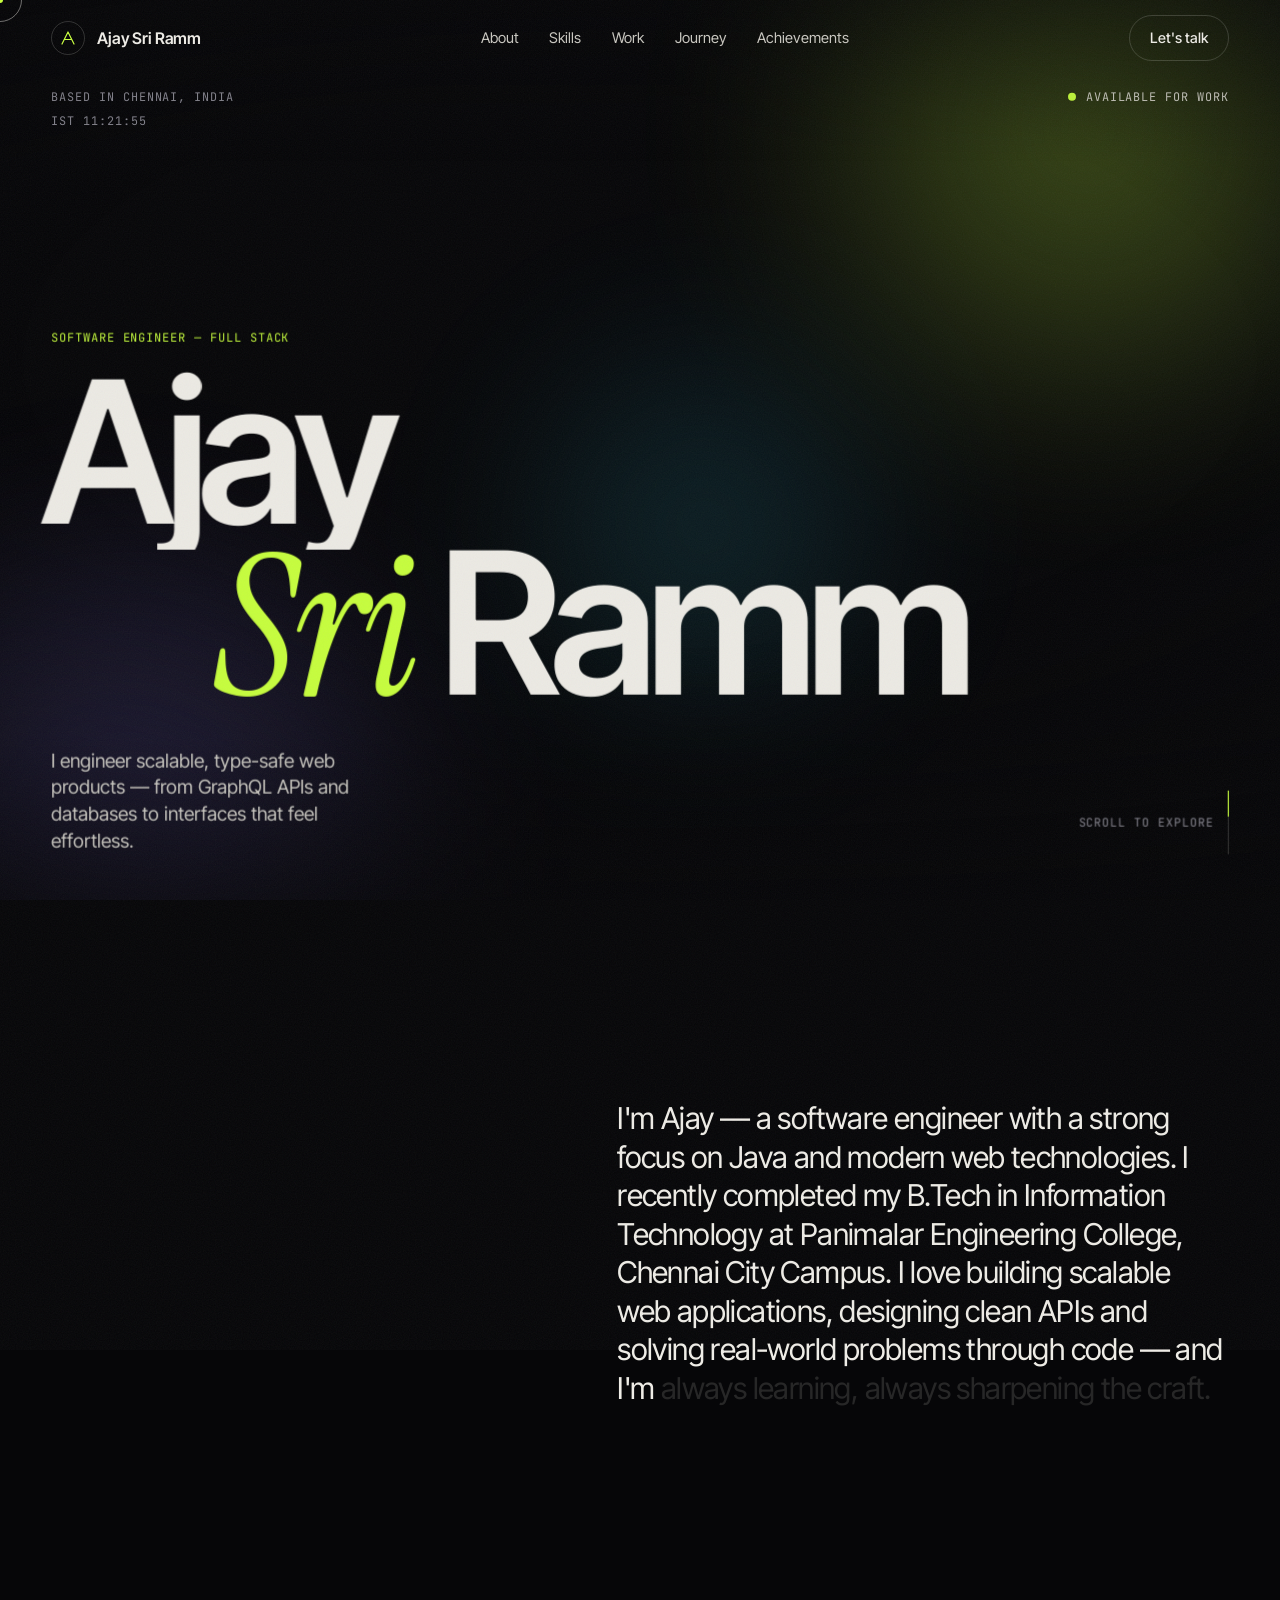
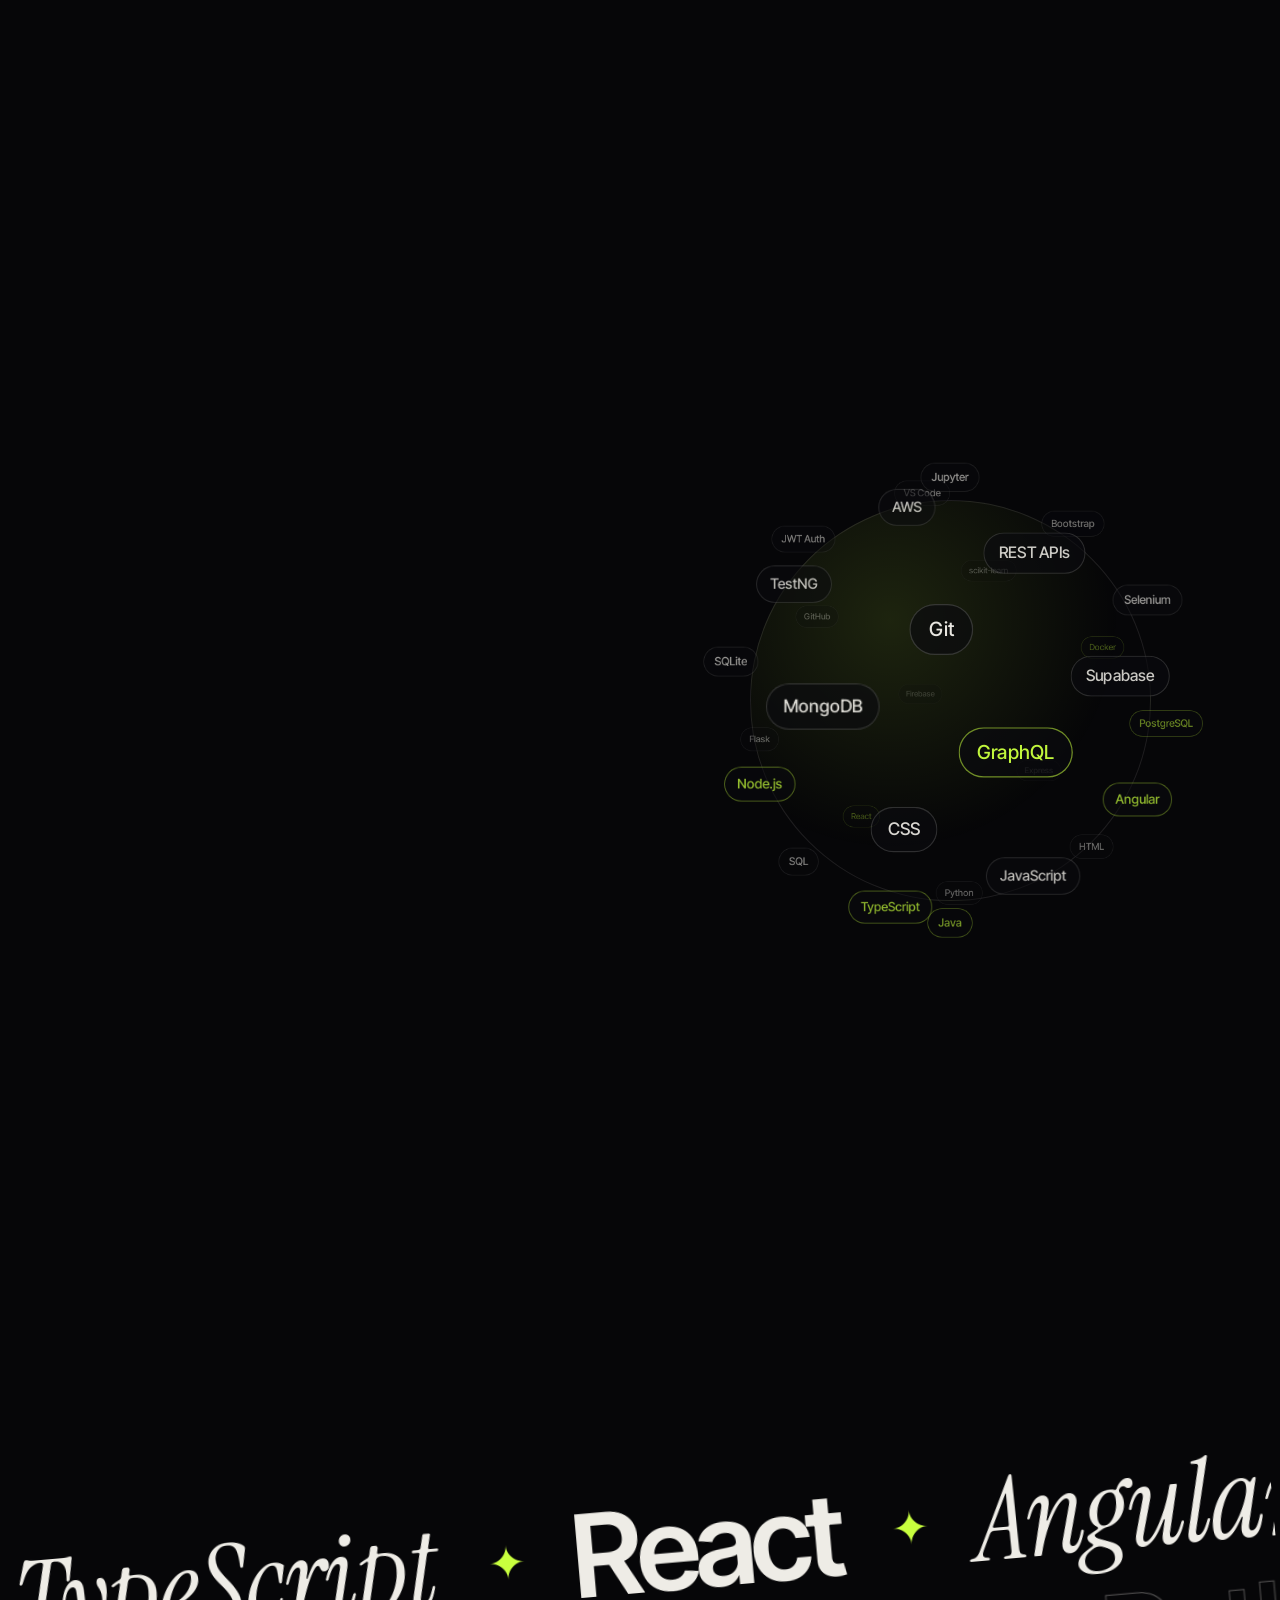
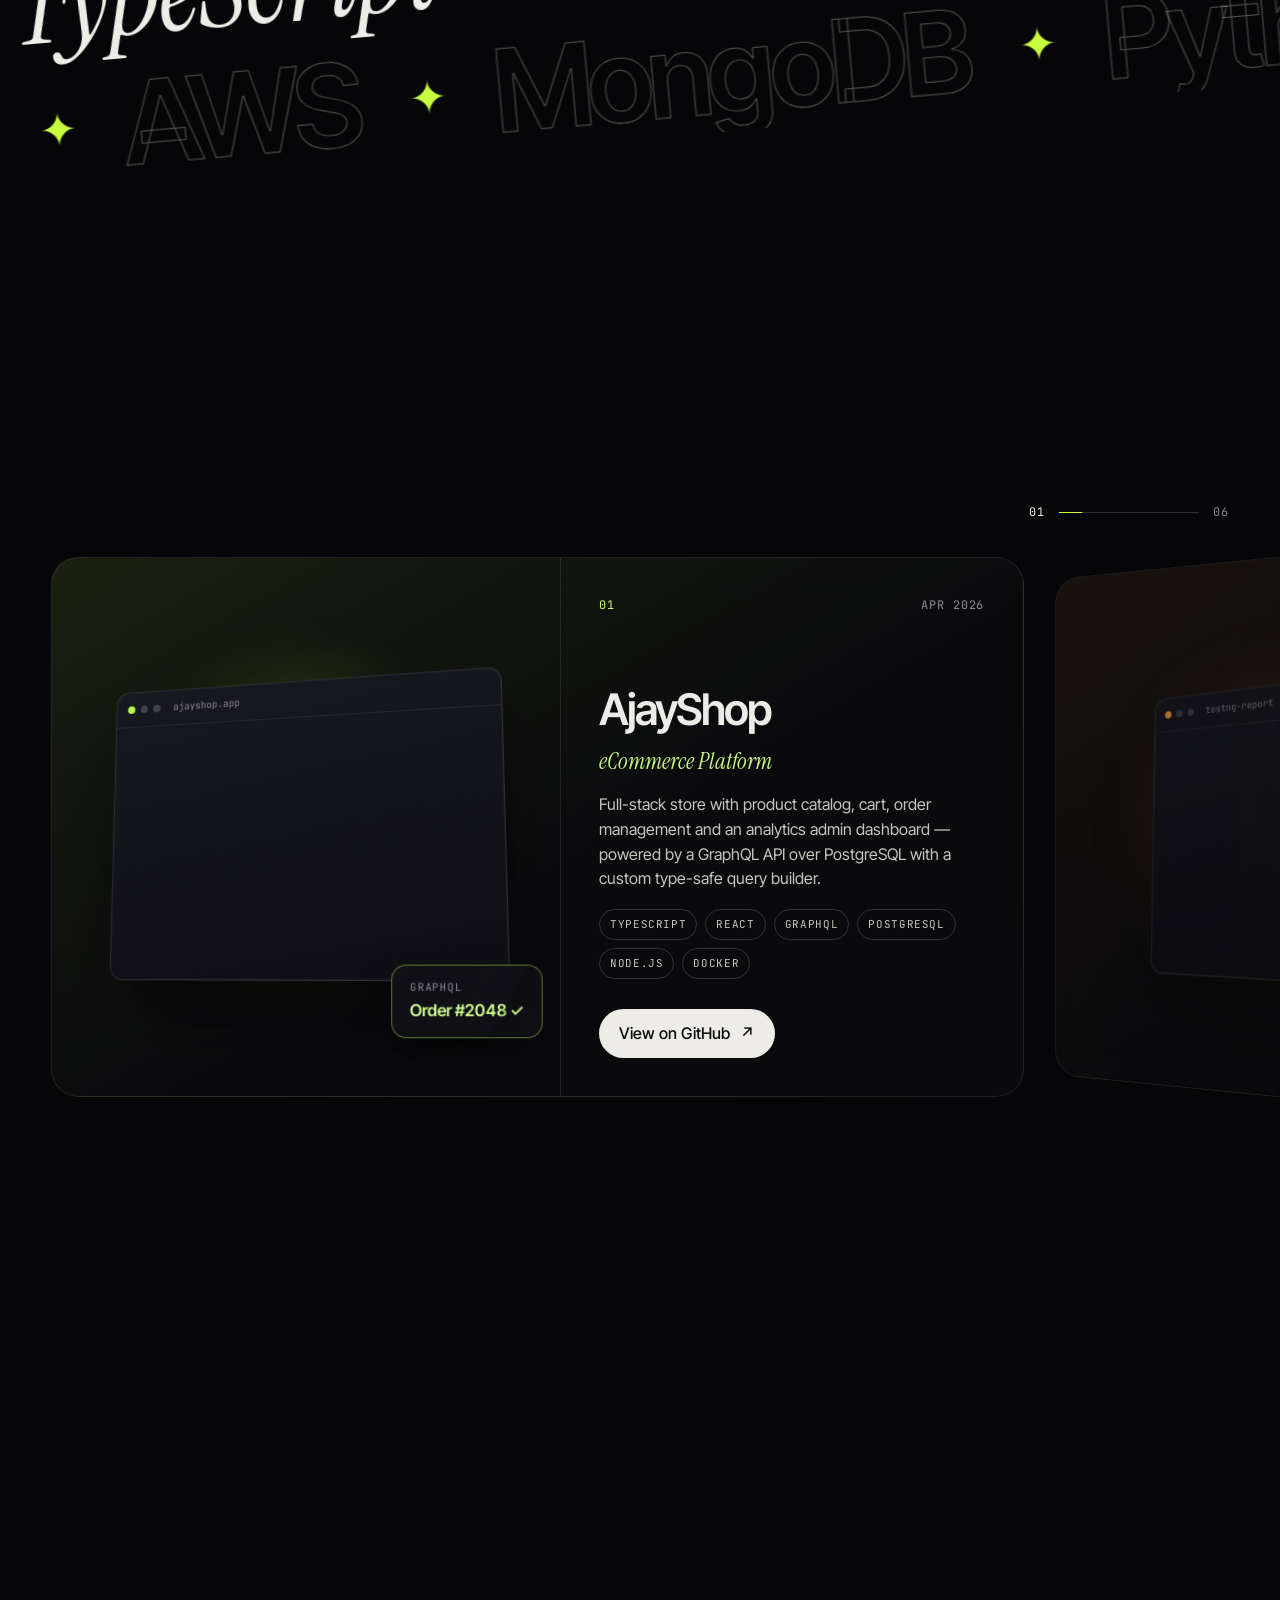
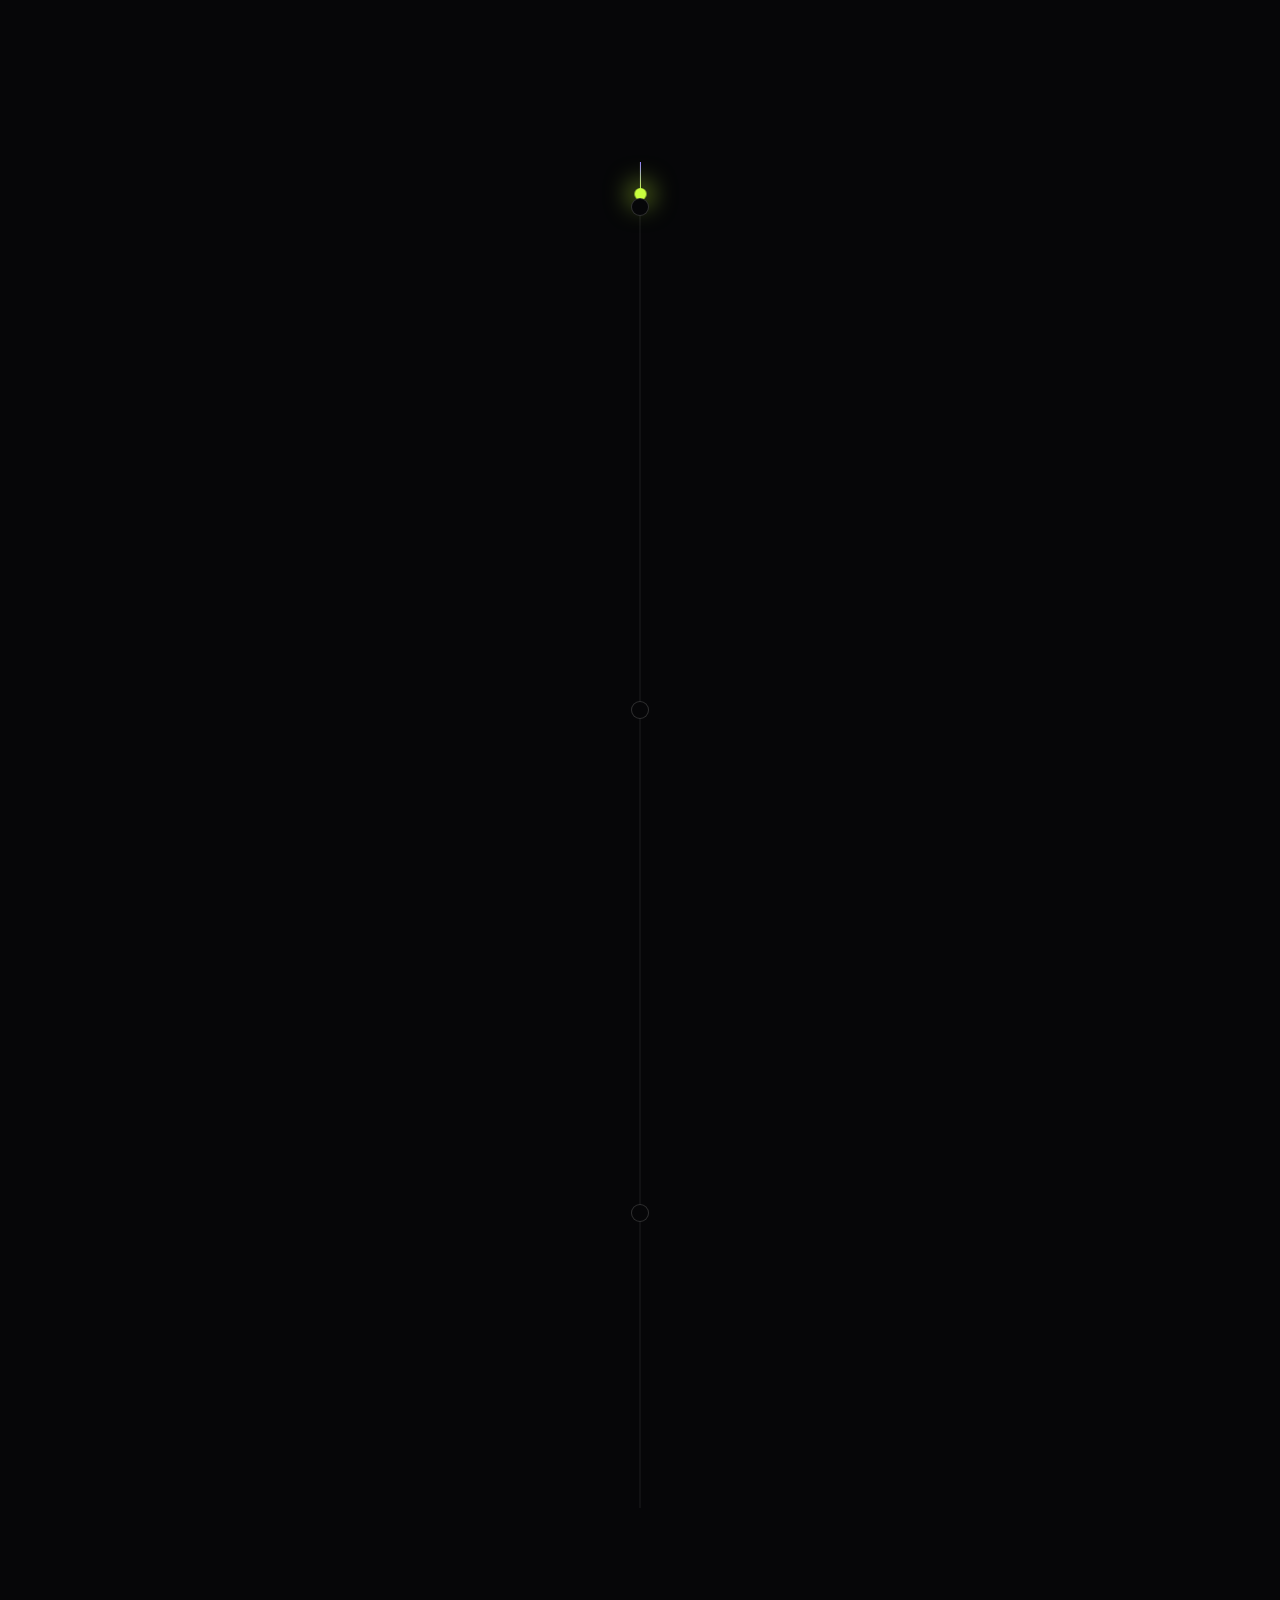
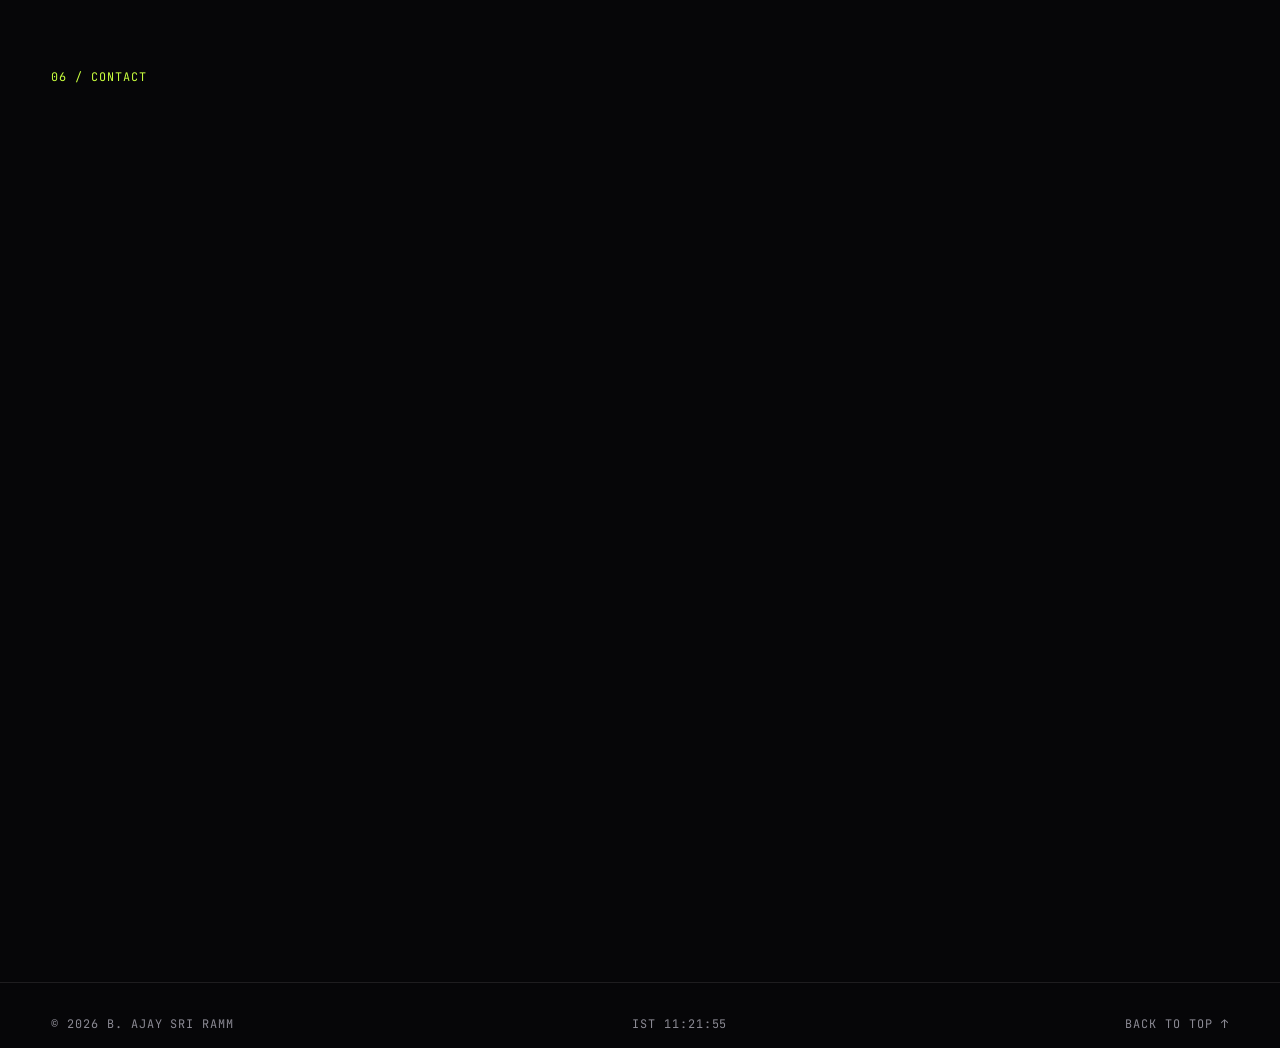
==== index.html @ 09fc5e27 "Build cinematic 3D scroll-animated portfolio site Static site for Cloudflare Pages: Three.js scroll-" ====
<!doctype html>
<html lang="en">
<head>
  <meta charset="utf-8" />
  <meta name="viewport" content="width=device-width, initial-scale=1, viewport-fit=cover" />
  <title>Ajay Sri Ramm — Software Engineer</title>
  <meta name="description" content="B. Ajay Sri Ramm — Software Engineer building scalable full-stack products with Java, TypeScript and modern web technologies." />
  <meta name="theme-color" content="#060608" />
  <meta property="og:title" content="Ajay Sri Ramm — Software Engineer" />
  <meta property="og:description" content="Full-stack software engineer. Java, TypeScript, React, Angular, Node.js, PostgreSQL." />
  <meta property="og:type" content="website" />
  <link rel="icon" href="/favicon.svg" type="image/svg+xml" />

  <link rel="preconnect" href="https://fonts.googleapis.com" />
  <link rel="preconnect" href="https://fonts.gstatic.com" crossorigin />
  <link href="https://fonts.googleapis.com/css2?family=Inter+Tight:wght@300;400;500;600;700&family=Instrument+Serif:ital@0;1&family=JetBrains+Mono:wght@400;500&display=swap" rel="stylesheet" />
  <link rel="stylesheet" href="/assets/css/style.css" />

  <script>
    // Boot flags: run before paint so hidden initial states never flash.
    (function () {
      var d = document.documentElement;
      d.classList.add('js');
      var reduce = window.matchMedia('(prefers-reduced-motion: reduce)').matches;
      if (reduce) d.classList.add('reduced-motion');
      // Safety net: if scripts fail, never leave the visitor stuck behind the loader.
      window.__bootTimer = setTimeout(function () {
        if (!window.__booted) { d.classList.remove('js'); d.classList.add('no-boot'); }
      }, 9000);
    })();
  </script>

  <script type="importmap">
    {
      "imports": {
        "three": "/assets/vendor/three-0.170.0/three.module.min.js",
        "three/addons/": "/assets/vendor/three-0.170.0/addons/"
      }
    }
  </script>
  <link rel="modulepreload" href="/assets/js/main.js" />
</head>
<body>
  <a class="skip-link" href="#main">Skip to content</a>

  <!-- ===== Loader ===== -->
  <div class="loader" id="loader" aria-hidden="true">
    <div class="loader__panels">
      <span></span><span></span><span></span><span></span><span></span>
    </div>
    <div class="loader__inner">
      <div class="loader__top">
        <span class="mono">Portfolio / 2026</span>
        <span class="mono">Software Engineer</span>
      </div>
      <div class="loader__name">
        <span class="loader__word">Ajay</span>
        <span class="loader__word loader__word--serif">Sri&nbsp;Ramm</span>
      </div>
      <div class="loader__bottom">
        <div class="loader__bar"><i></i></div>
        <div class="loader__count"><span id="loaderCount">000</span><sup>%</sup></div>
      </div>
    </div>
  </div>

  <!-- ===== WebGL stage & ambience ===== -->
  <canvas class="stage" id="stage" aria-hidden="true"></canvas>
  <div class="fallback-bg" aria-hidden="true"><i></i><i></i><i></i></div>
  <div class="vignette" aria-hidden="true"></div>
  <div class="grain" aria-hidden="true"></div>

  <!-- ===== Cursor ===== -->
  <div class="cursor" aria-hidden="true">
    <div class="cursor__ring"><span class="cursor__label"></span></div>
    <div class="cursor__dot"></div>
  </div>

  <div class="scroll-progress" aria-hidden="true"><i></i></div>

  <!-- ===== Navigation ===== -->
  <header class="nav" id="nav">
    <a href="#hero" class="nav__logo" data-magnetic aria-label="Back to top">
      <svg viewBox="0 0 40 40" aria-hidden="true"><path d="M8 32 L20 8 L32 32 M13 23 H27" fill="none" stroke="currentColor" stroke-width="2.4" stroke-linecap="round" stroke-linejoin="round"/></svg>
      <span>Ajay&nbsp;Sri&nbsp;Ramm</span>
    </a>
    <nav class="nav__links" aria-label="Primary">
      <a href="#about" data-scramble>About</a>
      <a href="#skills" data-scramble>Skills</a>
      <a href="#work" data-scramble>Work</a>
      <a href="#journey" data-scramble>Journey</a>
      <a href="#achievements" data-scramble>Achievements</a>
    </nav>
    <a href="#contact" class="nav__cta" data-magnetic><span>Let's talk</span><i></i></a>
    <button class="nav__burger" id="burger" aria-label="Open menu" aria-expanded="false" aria-controls="menu">
      <span></span><span></span>
    </button>
  </header>

  <!-- ===== Mobile menu ===== -->
  <div class="menu" id="menu" aria-hidden="true">
    <div class="menu__bg"></div>
    <div class="menu__inner">
      <span class="mono menu__label">Navigation</span>
      <ul class="menu__list">
        <li><a href="#hero"><em>01</em><span>Home</span></a></li>
        <li><a href="#about"><em>02</em><span>About</span></a></li>
        <li><a href="#skills"><em>03</em><span>Skills</span></a></li>
        <li><a href="#work"><em>04</em><span>Work</span></a></li>
        <li><a href="#journey"><em>05</em><span>Journey</span></a></li>
        <li><a href="#achievements"><em>06</em><span>Achievements</span></a></li>
        <li><a href="#contact"><em>07</em><span>Contact</span></a></li>
      </ul>
      <div class="menu__foot">
        <a href="mailto:ajaysriramm90@gmail.com">ajaysriramm90@gmail.com</a>
        <div class="menu__socials">
          <a href="https://www.linkedin.com/in/ajaysriramm" target="_blank" rel="noopener">LinkedIn</a>
          <a href="https://github.com/ajaysriramm90-droid" target="_blank" rel="noopener">GitHub</a>
        </div>
      </div>
    </div>
  </div>

  <main id="main">

    <!-- ===== 01 HERO ===== -->
    <section class="hero" id="hero" data-scene="hero">
      <div class="hero__meta hero__meta--tl mono">
        <span data-intro-fade>Based in Chennai, India</span>
        <span data-intro-fade class="clock" data-clock>IST 00:00:00</span>
      </div>
      <div class="hero__meta hero__meta--tr mono">
        <span data-intro-fade class="status"><i></i>Available for work</span>
      </div>

      <div class="hero__content">
        <p class="hero__eyebrow mono" data-intro-scramble>Software Engineer — Full Stack</p>
        <h1 class="hero__title" aria-label="Ajay Sri Ramm">
          <span class="hero__line"><span class="hero__word" data-hero-split>Ajay</span></span>
          <span class="hero__line hero__line--indent"><span class="hero__word serif" data-hero-split>Sri</span><span class="hero__word" data-hero-split>Ramm</span></span>
        </h1>
        <div class="hero__bottom">
          <p class="hero__lead" data-intro-lines>I engineer scalable, type-safe web products — from GraphQL APIs and databases to interfaces that feel effortless.</p>
          <a href="#work" class="hero__scroll" data-intro-fade data-magnetic>
            <span class="mono">Scroll to explore</span>
            <span class="hero__scroll-track"><i></i></span>
          </a>
        </div>
      </div>
    </section>

    <!-- ===== 02 ABOUT ===== -->
    <section class="section about" id="about" data-scene="about">
      <div class="container">
        <header class="section__head">
          <span class="section__index mono" data-scramble-in>01 / About</span>
          <span class="section__rule" data-rule></span>
        </header>
        <div class="about__grid">
          <h2 class="about__heading" data-split-heading>
            Code with <em class="serif">intent.</em><br />Products with <em class="serif">soul.</em>
          </h2>
          <p class="about__text" data-word-fill>
            I'm Ajay — a software engineer with a strong focus on Java and modern web technologies. I recently completed my B.Tech in Information Technology at Panimalar Engineering College, Chennai City Campus. I love building scalable web applications, designing clean APIs and solving real-world problems through code — and I'm always learning, always sharpening the craft.
          </p>
        </div>
        <div class="about__cards">
          <article class="mini-card" data-reveal data-tilt>
            <span class="mono">Focus</span>
            <strong>Full-stack engineering</strong>
            <p>Java · TypeScript · Node.js · GraphQL · REST</p>
          </article>
          <article class="mini-card" data-reveal data-tilt>
            <span class="mono">Approach</span>
            <strong>Scalable by design</strong>
            <p>Type-safe data layers, clean architecture, tested flows.</p>
          </article>
          <article class="mini-card" data-reveal data-tilt>
            <span class="mono">Currently</span>
            <strong>Open to SDE roles</strong>
            <p>Graduating 2026 · Chennai · Remote-friendly</p>
          </article>
        </div>
      </div>
    </section>

    <!-- ===== 03 SKILLS ===== -->
    <section class="section skills" id="skills" data-scene="skills">
      <div class="container">
        <header class="section__head">
          <span class="section__index mono" data-scramble-in>02 / Skills &amp; Expertise</span>
          <span class="section__rule" data-rule></span>
        </header>
        <div class="skills__grid">
          <div class="skills__intro">
            <h2 class="section__title" data-split-heading>A toolkit built for <em class="serif">shipping.</em></h2>
            <p class="muted" data-reveal>Drag, hover or tap the sphere — every node is a technology I've used to build real products.</p>
          </div>
          <div class="sphere" id="sphere" data-cursor="Drag" aria-label="Interactive skills sphere" role="img"></div>
        </div>

        <div class="skill-cards">
          <article class="skill-card" data-reveal data-spotlight>
            <span class="skill-card__no mono">/01</span>
            <h3>Languages</h3>
            <ul><li>Java</li><li>Python</li><li>TypeScript</li><li>JavaScript</li><li>SQL</li><li>HTML</li><li>CSS</li></ul>
          </article>
          <article class="skill-card" data-reveal data-spotlight>
            <span class="skill-card__no mono">/02</span>
            <h3>Frameworks</h3>
            <ul><li>React</li><li>Angular</li><li>Node.js</li><li>Express</li><li>GraphQL</li><li>Flask</li><li>Bootstrap</li></ul>
          </article>
          <article class="skill-card" data-reveal data-spotlight>
            <span class="skill-card__no mono">/03</span>
            <h3>Databases</h3>
            <ul><li>PostgreSQL</li><li>MongoDB</li><li>SQL</li><li>Firebase</li><li>Supabase</li><li>SQLite</li></ul>
          </article>
          <article class="skill-card" data-reveal data-spotlight>
            <span class="skill-card__no mono">/04</span>
            <h3>Tools &amp; QA</h3>
            <ul><li>Git</li><li>GitHub</li><li>Docker</li><li>VS Code</li><li>Eclipse</li><li>Jupyter</li><li>Selenium</li><li>TestNG</li></ul>
          </article>
        </div>
      </div>

      <div class="marquee" data-marquee aria-hidden="true">
        <div class="marquee__row" data-dir="1">
          <span>Java</span><b>✦</b><span class="serif">TypeScript</span><b>✦</b><span>React</span><b>✦</b><span class="serif">Angular</span><b>✦</b><span>Node.js</span><b>✦</b><span class="serif">GraphQL</span><b>✦</b><span>PostgreSQL</span><b>✦</b><span class="serif">Docker</span><b>✦</b>
        </div>
        <div class="marquee__row marquee__row--outline" data-dir="-1">
          <span>MongoDB</span><b>✦</b><span>Python</span><b>✦</b><span>Flask</span><b>✦</b><span>scikit-learn</span><b>✦</b><span>Selenium</span><b>✦</b><span>Supabase</span><b>✦</b><span>Express</span><b>✦</b><span>AWS</span><b>✦</b>
        </div>
      </div>
    </section>

    <!-- ===== 04 WORK ===== -->
    <section class="section work" id="work" data-scene="work">
      <div class="work__pin">
        <div class="container work__head">
          <header class="section__head">
            <span class="section__index mono" data-scramble-in>03 / Selected Work</span>
            <span class="section__rule" data-rule></span>
          </header>
          <div class="work__title-row">
            <h2 class="section__title" data-split-heading>Featured <em class="serif">projects.</em></h2>
            <div class="work__progress mono" aria-hidden="true"><span id="workCurrent">01</span><i><b id="workBar"></b></i><span>06</span></div>
          </div>
        </div>

        <div class="work__track" id="workTrack">
          <article class="project" style="--h:84" data-cursor="View">
            <div class="project__inner">
              <div class="project__visual" aria-hidden="true">
                <div class="pv pv--shop">
                  <i class="pv__glow"></i>
                  <div class="pv__window"><div class="pv__chrome"><b></b><b></b><b></b><span>ajayshop.app</span></div>
                    <div class="pv__grid"><i></i><i></i><i></i><i></i><i></i><i></i></div></div>
                  <div class="pv__chip"><span>GraphQL</span><strong>Order #2048 ✓</strong></div>
                </div>
              </div>
              <div class="project__body">
                <div class="project__top mono"><span>01</span><span>Apr 2026</span></div>
                <h3 class="project__title">AjayShop</h3>
                <p class="project__kind">eCommerce Platform</p>
                <p class="project__desc">Full-stack store with product catalog, cart, order management and an analytics admin dashboard — powered by a GraphQL API over PostgreSQL with a custom type-safe query builder.</p>
                <div class="tags"><span>TypeScript</span><span>React</span><span>GraphQL</span><span>PostgreSQL</span><span>Node.js</span><span>Docker</span></div>
                <a class="project__link" href="https://github.com/ajaysriramm90-droid/my-shop" target="_blank" rel="noopener"><span>View on GitHub</span><i>↗</i></a>
              </div>
            </div>
          </article>

          <article class="project" style="--h:28" data-cursor="View">
            <div class="project__inner">
              <div class="project__visual" aria-hidden="true">
                <div class="pv pv--tests">
                  <i class="pv__glow"></i>
                  <div class="pv__window"><div class="pv__chrome"><b></b><b></b><b></b><span>testng-report</span></div>
                    <div class="pv__list"><i></i><i></i><i></i><i></i><i></i></div></div>
                  <div class="pv__chip"><span>Selenium</span><strong>48 / 48 passed</strong></div>
                </div>
              </div>
              <div class="project__body">
                <div class="project__top mono"><span>02</span><span>Mar 2026</span></div>
                <h3 class="project__title">IPL Test Automation</h3>
                <p class="project__kind">QA Automation Framework</p>
                <p class="project__desc">An automated testing framework for IPL web applications — validating match data, team details and dynamic content with Selenium and TestNG for reliable, repeatable results.</p>
                <div class="tags"><span>Java</span><span>Selenium</span><span>TestNG</span></div>
                <a class="project__link" href="https://github.com/ajaysriramm90-droid/IPL-testing" target="_blank" rel="noopener"><span>View on GitHub</span><i>↗</i></a>
              </div>
            </div>
          </article>

          <article class="project" style="--h:190" data-cursor="View">
            <div class="project__inner">
              <div class="project__visual" aria-hidden="true">
                <div class="pv pv--cal">
                  <i class="pv__glow"></i>
                  <div class="pv__window"><div class="pv__chrome"><b></b><b></b><b></b><span>hms / appointments</span></div>
                    <div class="pv__cal"><i></i><i></i><i></i><i></i><i></i><i></i><i></i><i></i><i></i><i></i><i></i><i></i><i></i><i></i></div></div>
                  <div class="pv__chip"><span>Flask</span><strong>Dr. Rao · 10:30</strong></div>
                </div>
              </div>
              <div class="project__body">
                <div class="project__top mono"><span>03</span><span>Feb 2026</span></div>
                <h3 class="project__title">Hospital Management</h3>
                <p class="project__kind">Healthcare System</p>
                <p class="project__desc">Streamlines patient registration, appointment scheduling and medical records, with modules for doctors, bookings and billing to improve operational efficiency.</p>
                <div class="tags"><span>Python</span><span>Flask</span><span>PostgreSQL</span><span>HTML</span><span>CSS</span></div>
                <a class="project__link" href="https://github.com/ajaysriramm90-droid/HMS" target="_blank" rel="noopener"><span>View on GitHub</span><i>↗</i></a>
              </div>
            </div>
          </article>

          <article class="project" style="--h:150" data-cursor="View">
            <div class="project__inner">
              <div class="project__visual" aria-hidden="true">
                <div class="pv pv--chart">
                  <i class="pv__glow"></i>
                  <div class="pv__window"><div class="pv__chrome"><b></b><b></b><b></b><span>finance / overview</span></div>
                    <div class="pv__bars"><i style="--v:.45"></i><i style="--v:.7"></i><i style="--v:.35"></i><i style="--v:.85"></i><i style="--v:.6"></i><i style="--v:.95"></i><i style="--v:.5"></i></div></div>
                  <div class="pv__chip"><span>Savings</span><strong>+24.6% ↑</strong></div>
                </div>
              </div>
              <div class="project__body">
                <div class="project__top mono"><span>04</span><span>Jan 2026</span></div>
                <h3 class="project__title">Finance &amp; Expense Tracker</h3>
                <p class="project__kind">MEAN Stack App</p>
                <p class="project__desc">Manage income, expenses and overall financial activity with real-time tracking and analytics, behind a modern Angular frontend with JWT auth and role-based access control.</p>
                <div class="tags"><span>TypeScript</span><span>Angular</span><span>Node.js</span><span>Express</span><span>MongoDB</span><span>Docker</span></div>
                <a class="project__link" href="https://github.com/ajaysriramm90-droid/Personal-Finance-Expense-Tracker" target="_blank" rel="noopener"><span>View on GitHub</span><i>↗</i></a>
              </div>
            </div>
          </article>

          <article class="project" style="--h:255" data-cursor="View">
            <div class="project__inner">
              <div class="project__visual" aria-hidden="true">
                <div class="pv pv--table">
                  <i class="pv__glow"></i>
                  <div class="pv__window"><div class="pv__chrome"><b></b><b></b><b></b><span>inventory / stock</span></div>
                    <div class="pv__table"><i></i><i></i><i></i><i></i><i></i><i></i></div></div>
                  <div class="pv__chip"><span>Low stock</span><strong>3 items ⚑</strong></div>
                </div>
              </div>
              <div class="project__body">
                <div class="project__top mono"><span>05</span><span>Jan 2026</span></div>
                <h3 class="project__title">Inventory &amp; Mini CRM</h3>
                <p class="project__kind">Business Dashboard</p>
                <p class="project__desc">A MEAN stack dashboard for small businesses to manage inventory, track products, monitor stock and customers — with powerful search &amp; filters and secure JWT authentication.</p>
                <div class="tags"><span>TypeScript</span><span>Angular</span><span>Node.js</span><span>MongoDB</span><span>Bootstrap</span><span>Docker</span></div>
                <a class="project__link" href="https://github.com/ajaysriramm90-droid/Inventory-Management-System" target="_blank" rel="noopener"><span>View on GitHub</span><i>↗</i></a>
              </div>
            </div>
          </article>

          <article class="project" style="--h:320" data-cursor="View">
            <div class="project__inner">
              <div class="project__visual" aria-hidden="true">
                <div class="pv pv--nodes">
                  <i class="pv__glow"></i>
                  <div class="pv__window"><div class="pv__chrome"><b></b><b></b><b></b><span>model / predict</span></div>
                    <div class="pv__nodes"><i></i><i></i><i></i><i></i><i></i><i></i><i></i><i></i><i></i></div></div>
                  <div class="pv__chip"><span>Confidence</span><strong>92.4%</strong></div>
                </div>
              </div>
              <div class="project__body">
                <div class="project__top mono"><span>06</span><span>Dec 2025</span></div>
                <h3 class="project__title">Disease Prediction</h3>
                <p class="project__kind">Machine Learning System</p>
                <p class="project__desc">Analyses user-provided symptoms and predicts possible diseases using machine-learning algorithms, with an intuitive UI that collects inputs and presents results clearly.</p>
                <div class="tags"><span>Python</span><span>scikit-learn</span><span>HTML</span><span>CSS</span></div>
                <a class="project__link" href="https://github.com/ajaysriramm90-droid/Disease-prediction-Model" target="_blank" rel="noopener"><span>View on GitHub</span><i>↗</i></a>
              </div>
            </div>
          </article>
        </div>
      </div>
    </section>

    <!-- ===== 05 JOURNEY ===== -->
    <section class="section journey" id="journey" data-scene="journey">
      <div class="container">
        <header class="section__head">
          <span class="section__index mono" data-scramble-in>04 / Experience &amp; Education</span>
          <span class="section__rule" data-rule></span>
        </header>
        <h2 class="section__title" data-split-heading>The <em class="serif">journey</em> so far.</h2>

        <div class="timeline" id="timeline">
          <div class="timeline__line"><i class="timeline__fill"></i><i class="timeline__head"></i></div>

          <article class="t-item" data-side="left">
            <div class="t-item__dot"></div>
            <div class="t-item__card" data-tilt>
              <span class="t-item__date mono">Jul 2025 — Aug 2025</span>
              <h3>Full Stack Development Intern</h3>
              <p class="t-item__org">Data Reef Technologies</p>
              <ul>
                <li>Developed responsive full-stack web applications using Java, HTML, CSS, JavaScript and SQL.</li>
                <li>Collaborated with the team to implement features, debug issues and optimise application performance.</li>
                <li>Designed and integrated RESTful APIs, managed databases and followed best coding practices.</li>
              </ul>
              <div class="tags"><span>Java</span><span>REST APIs</span><span>SQL</span><span>JavaScript</span></div>
            </div>
          </article>

          <article class="t-item" data-side="right">
            <div class="t-item__dot"></div>
            <div class="t-item__card" data-tilt>
              <span class="t-item__date mono">Jul 2025 — Aug 2025</span>
              <h3>Webpage UI Design Intern</h3>
              <p class="t-item__org">TCS iON</p>
              <ul>
                <li>Developed responsive web interfaces using HTML, CSS and JavaScript.</li>
                <li>Applied UI/UX principles to design user-friendly, visually consistent web pages.</li>
                <li>Gained hands-on experience with modern front-end tools and frameworks.</li>
              </ul>
              <div class="tags"><span>UI/UX</span><span>HTML</span><span>CSS</span><span>JavaScript</span></div>
            </div>
          </article>

          <article class="t-item" data-side="left">
            <div class="t-item__dot"></div>
            <div class="t-item__card" data-tilt>
              <span class="t-item__date mono">2022 — 2026</span>
              <h3>B.Tech, Information Technology</h3>
              <p class="t-item__org">Panimalar Engineering College, Chennai City Campus</p>
              <div class="t-item__gpa">
                <span class="t-item__gpa-num"><span data-count="8.19" data-decimals="2">8.19</span><small>/ 10</small></span>
                <span class="mono">CGPA</span>
              </div>
              <div class="tags"><span>Chennai, Tamil Nadu</span><span>Class of 2026</span></div>
            </div>
          </article>
        </div>
      </div>
    </section>

    <!-- ===== 06 ACHIEVEMENTS ===== -->
    <section class="section achievements" id="achievements" data-scene="achievements">
      <div class="container">
        <header class="section__head">
          <span class="section__index mono" data-scramble-in>05 / Achievements &amp; Certifications</span>
          <span class="section__rule" data-rule></span>
        </header>
        <h2 class="section__title" data-split-heading>Proof of <em class="serif">craft.</em></h2>

        <div class="stats">
          <div class="stat" data-reveal>
            <span class="stat__num"><span data-count="8.19" data-decimals="2">8.19</span></span>
            <span class="stat__label mono">CGPA in B.Tech IT</span>
          </div>
          <div class="stat" data-reveal>
            <span class="stat__num"><span data-count="6">6</span><sup>+</sup></span>
            <span class="stat__label mono">Full-stack projects</span>
          </div>
          <div class="stat" data-reveal>
            <span class="stat__num"><span data-count="2">2</span></span>
            <span class="stat__label mono">Industry internships</span>
          </div>
          <div class="stat" data-reveal>
            <span class="stat__num"><span data-count="7">7</span></span>
            <span class="stat__label mono">Certifications earned</span>
          </div>
        </div>

        <ul class="certs" id="certs">
          <li class="cert" data-issuer="NASSCOM" data-hue="150"><span class="cert__no mono">01</span><span class="cert__name">Cybersecurity Analysis &amp; Design</span><span class="cert__issuer">NASSCOM · IT-ITES SSC</span><span class="cert__tag mono">Govt. Approved</span></li>
          <li class="cert" data-issuer="TCS iON" data-hue="210"><span class="cert__no mono">02</span><span class="cert__name">Information Security: Practitioner's Perspective</span><span class="cert__issuer">TCS iON</span><span class="cert__tag mono">Security</span></li>
          <li class="cert" data-issuer="Naan Mudhalvan" data-hue="30"><span class="cert__no mono">03</span><span class="cert__name">Full Stack with Java</span><span class="cert__issuer">Naan Mudhalvan</span><span class="cert__tag mono">Govt. Certification</span></li>
          <li class="cert" data-issuer="Google" data-hue="80"><span class="cert__no mono">04</span><span class="cert__name">5-Day AI Agents Intensive Course</span><span class="cert__issuer">Google</span><span class="cert__tag mono">Golden Certification</span></li>
          <li class="cert" data-issuer="NLP" data-hue="280"><span class="cert__no mono">05</span><span class="cert__name">NLP and Text Mining for Beginners</span><span class="cert__issuer">Government Certification</span><span class="cert__tag mono">AI / ML</span></li>
          <li class="cert" data-issuer="TCS iON" data-hue="190"><span class="cert__no mono">06</span><span class="cert__name">Webpage UI Design</span><span class="cert__issuer">TCS iON</span><span class="cert__tag mono">UI / UX</span></li>
          <li class="cert" data-issuer="AWS" data-hue="40"><span class="cert__no mono">07</span><span class="cert__name">AWS Academy Cloud Foundations</span><span class="cert__issuer">AWS Academy Graduate</span><span class="cert__tag mono">Cloud</span></li>
        </ul>
      </div>
      <div class="cert-preview" id="certPreview" aria-hidden="true">
        <div class="cert-preview__inner">
          <span class="mono">Certified by</span>
          <strong id="certPreviewIssuer">—</strong>
          <i class="cert-preview__seal"></i>
        </div>
      </div>
    </section>

    <!-- ===== 07 CONTACT ===== -->
    <section class="section contact" id="contact" data-scene="contact">
      <div class="container contact__inner">
        <header class="section__head">
          <span class="section__index mono" data-scramble-in>06 / Contact</span>
          <span class="section__rule" data-rule></span>
        </header>
        <h2 class="contact__title" data-split-heading>
          Let's build something <em class="serif">remarkable</em> together.
        </h2>
        <div class="contact__row">
          <a class="cta" href="mailto:ajaysriramm90@gmail.com" data-magnetic data-cursor="Say hi">
            <span class="cta__fill"></span>
            <span class="cta__text">Get in<br />touch</span>
            <svg class="cta__ring" viewBox="0 0 200 200" aria-hidden="true">
              <defs><path id="circlePath" d="M100,100 m-78,0 a78,78 0 1,1 156,0 a78,78 0 1,1 -156,0" /></defs>
              <text><textPath href="#circlePath">OPEN TO OPPORTUNITIES ✦ SOFTWARE ENGINEER ✦ 2026 ✦ </textPath></text>
            </svg>
          </a>
          <div class="contact__details">
            <button class="contact__email" id="copyEmail" data-cursor="Copy" type="button">
              <span class="mono">Email — click to copy</span>
              <strong>ajaysriramm90@gmail.com</strong>
            </button>
            <div class="contact__links">
              <a href="https://www.linkedin.com/in/ajaysriramm" target="_blank" rel="noopener" data-magnetic class="pill"><span>LinkedIn</span><i>↗</i></a>
              <a href="https://github.com/ajaysriramm90-droid" target="_blank" rel="noopener" data-magnetic class="pill"><span>GitHub</span><i>↗</i></a>
            </div>
          </div>
        </div>
      </div>

      <div class="big-marquee" data-marquee aria-hidden="true">
        <div class="marquee__row" data-dir="-1">
          <span>Available for work</span><b>✦</b><span class="serif">Let's talk</span><b>✦</b><span>Available for work</span><b>✦</b><span class="serif">Let's talk</span><b>✦</b>
        </div>
      </div>

      <footer class="footer container">
        <span class="mono">© 2026 B. Ajay Sri Ramm</span>
        <span class="mono" data-clock>IST 00:00:00</span>
        <a href="#hero" class="mono footer__top" data-magnetic>Back to top ↑</a>
      </footer>
    </section>
  </main>

  <div class="toast" id="toast" role="status" aria-live="polite"></div>

  <script src="/assets/vendor/gsap-3.13.0/gsap.min.js" defer></script>
  <script src="/assets/vendor/gsap-3.13.0/ScrollTrigger.min.js" defer></script>
  <script src="/assets/vendor/gsap-3.13.0/SplitText.min.js" defer></script>
  <script src="/assets/vendor/gsap-3.13.0/ScrambleTextPlugin.min.js" defer></script>
  <script src="/assets/vendor/lenis-1.3.4/lenis.min.js" defer></script>
  <script type="module" src="/assets/js/main.js"></script>
</body>
</html>
---- assets/css/style.css ----
/* =========================================================
   Ajay Sri Ramm — Portfolio
   Visual direction: Futuristic 3D × Abstract (dark chrome, volt accent)
   ========================================================= */

:root {
  --bg: #060608;
  --bg-2: #0c0c11;
  --bg-3: #13131a;
  --ink: #eeece6;
  --ink-2: #c9c7c0;
  --muted: #8b8a94;
  --line: rgba(238, 236, 230, 0.1);
  --line-2: rgba(238, 236, 230, 0.18);
  --glass: rgba(18, 18, 24, 0.55);
  --accent: #c8ff3e;
  --accent-ink: #0a0c03;
  --accent-2: #8f7dff;

  --f-sans: "Inter Tight", ui-sans-serif, system-ui, -apple-system, "Segoe UI", Roboto, sans-serif;
  --f-serif: "Instrument Serif", ui-serif, Georgia, serif;
  --f-mono: "JetBrains Mono", ui-monospace, SFMono-Regular, Menlo, monospace;

  --gutter: clamp(16px, 4vw, 64px);
  --radius: 22px;
  --ease: cubic-bezier(0.16, 1, 0.3, 1);
  --nav-h: 76px;
  color-scheme: dark;
}

/* ---------- Reset ---------- */
*, *::before, *::after { box-sizing: border-box; }
* { margin: 0; padding: 0; }
html { -webkit-text-size-adjust: 100%; scroll-behavior: smooth; }
html.lenis, html.lenis body { height: auto; }
.lenis.lenis-smooth { scroll-behavior: auto !important; }
.lenis.lenis-smooth [data-lenis-prevent] { overscroll-behavior: contain; }
.lenis.lenis-stopped { overflow: clip; }
body {
  background: var(--bg);
  color: var(--ink);
  font-family: var(--f-sans);
  font-size: 16px;
  line-height: 1.55;
  -webkit-font-smoothing: antialiased;
  -moz-osx-font-smoothing: grayscale;
  overflow-x: clip;
  text-rendering: optimizeLegibility;
}
img, svg, canvas { display: block; max-width: 100%; }
a { color: inherit; text-decoration: none; }
button { font: inherit; color: inherit; background: none; border: 0; cursor: pointer; }
ul { list-style: none; }
::selection { background: var(--accent); color: var(--accent-ink); }

.serif { font-family: var(--f-serif); font-style: italic; font-weight: 400; letter-spacing: -0.01em; }
em.serif { font-style: italic; }
.mono { font-family: var(--f-mono); font-size: 0.74rem; letter-spacing: 0.08em; text-transform: uppercase; }
.muted { color: var(--muted); }

.skip-link {
  position: fixed; left: 16px; top: -60px; z-index: 200;
  background: var(--accent); color: var(--accent-ink); padding: 10px 16px; border-radius: 999px; font-weight: 600;
  transition: top .3s var(--ease);
}
.skip-link:focus { top: 16px; }
:focus-visible { outline: 2px solid var(--accent); outline-offset: 4px; border-radius: 6px; }

.container { width: 100%; max-width: 1480px; margin-inline: auto; padding-inline: var(--gutter); }

/* ---------- Stage / ambience ---------- */
.stage {
  position: fixed; inset: 0; width: 100vw; height: 100vh; height: 100lvh;
  z-index: 0; pointer-events: none;
  opacity: 0; transition: opacity 1.6s var(--ease);
}
.stage.is-ready { opacity: 1; }

.fallback-bg { position: fixed; inset: 0; z-index: 0; pointer-events: none; display: none; overflow: hidden; }
.no-webgl .fallback-bg, .no-boot .fallback-bg { display: block; }
.fallback-bg i {
  position: absolute; width: 60vmax; height: 60vmax; border-radius: 50%; filter: blur(90px); opacity: .32;
  animation: blob 22s ease-in-out infinite alternate;
}
.fallback-bg i:nth-child(1) { background: radial-gradient(circle, #c8ff3e 0%, transparent 65%); top: -20vmax; right: -15vmax; }
.fallback-bg i:nth-child(2) { background: radial-gradient(circle, #8f7dff 0%, transparent 65%); bottom: -25vmax; left: -20vmax; animation-delay: -7s; }
.fallback-bg i:nth-child(3) { background: radial-gradient(circle, #3ee0ff 0%, transparent 65%); top: 30vh; left: 35vw; width: 40vmax; height: 40vmax; opacity: .18; animation-delay: -14s; }
@keyframes blob { to { transform: translate3d(8vw, 10vh, 0) scale(1.15); } }

.vignette {
  position: fixed; inset: 0; z-index: 1; pointer-events: none;
  background:
    radial-gradient(120% 80% at 50% 40%, transparent 40%, rgba(6, 6, 8, 0.75) 100%),
    linear-gradient(to bottom, rgba(6,6,8,.35), transparent 18%, transparent 82%, rgba(6,6,8,.5));
}
.grain {
  position: fixed; inset: -50%; z-index: 80; pointer-events: none; opacity: .055;
  background-image: url("data:image/svg+xml;utf8,<svg xmlns='http://www.w3.org/2000/svg' width='200' height='200'><filter id='n'><feTurbulence type='fractalNoise' baseFrequency='.85' numOctaves='3' stitchTiles='stitch'/></filter><rect width='100%' height='100%' filter='url(%23n)'/></svg>");
  animation: grain 1.2s steps(6) infinite;
}
@keyframes grain {
  0% { transform: translate(0, 0); } 20% { transform: translate(-3%, 2%); } 40% { transform: translate(2%, -3%); }
  60% { transform: translate(-2%, -1%); } 80% { transform: translate(3%, 3%); } 100% { transform: translate(0, 0); }
}

main { position: relative; z-index: 2; overflow-x: clip; }

/* ---------- Loader ---------- */
.loader { position: fixed; inset: 0; z-index: 150; display: grid; color: var(--ink); }
.no-boot .loader { display: none; }
html:not(.js) .loader { display: none; }
.loader__panels { position: absolute; inset: 0; display: grid; grid-template-columns: repeat(5, 1fr); }
.loader__panels span { background: #0a0a0e; border-right: 1px solid rgba(255,255,255,.03); }
.loader__inner {
  position: relative; display: flex; flex-direction: column; justify-content: space-between;
  padding: clamp(20px, 4vw, 48px);
}
.loader__top { display: flex; justify-content: space-between; color: var(--muted); }
.loader__name {
  display: flex; flex-wrap: wrap; gap: 0 .25em; align-items: baseline;
  font-size: clamp(3rem, 11vw, 11rem); font-weight: 600; letter-spacing: -0.05em; line-height: .9;
}
.loader__word { display: inline-block; overflow: hidden; padding-bottom: .06em; }
.loader__word--serif { font-family: var(--f-serif); font-style: italic; font-weight: 400; letter-spacing: -0.02em; color: var(--accent); }
.loader__bottom { display: flex; align-items: flex-end; gap: 24px; }
.loader__bar { flex: 1; height: 1px; background: var(--line); position: relative; overflow: hidden; margin-bottom: .9em; }
.loader__bar i { position: absolute; inset: 0; background: var(--accent); transform-origin: left; transform: scaleX(0); }
.loader__count { font-size: clamp(3rem, 8vw, 7rem); font-weight: 300; line-height: .8; font-variant-numeric: tabular-nums; letter-spacing: -0.04em; }
.loader__count sup { font-size: .3em; color: var(--muted); margin-left: .1em; vertical-align: top; }

/* ---------- Cursor ---------- */
.cursor { position: fixed; inset: 0; z-index: 120; pointer-events: none; display: none; }
.has-cursor .cursor { display: block; }
.has-cursor, .has-cursor a, .has-cursor button { cursor: none; }
.cursor__dot, .cursor__ring { position: fixed; top: 0; left: 0; border-radius: 50%; will-change: transform; }
.cursor__dot { width: 6px; height: 6px; margin: -3px 0 0 -3px; background: var(--accent); }
.cursor__ring {
  width: 44px; height: 44px; margin: -22px 0 0 -22px; border: 1px solid rgba(238,236,230,.45);
  display: grid; place-items: center;
  transition: width .45s var(--ease), height .45s var(--ease), margin .45s var(--ease), background-color .45s var(--ease), border-color .45s var(--ease);
}
.cursor__label { font-family: var(--f-mono); font-size: 11px; letter-spacing: .1em; text-transform: uppercase; color: var(--accent-ink); opacity: 0; transform: scale(.6); transition: opacity .3s, transform .45s var(--ease); }
.cursor.is-hover .cursor__ring { width: 64px; height: 64px; margin: -32px 0 0 -32px; border-color: var(--accent); background: rgba(200,255,62,.08); }
.cursor.is-label .cursor__ring { width: 96px; height: 96px; margin: -48px 0 0 -48px; background: var(--accent); border-color: var(--accent); }
.cursor.is-label .cursor__label { opacity: 1; transform: scale(1); }
.cursor.is-label .cursor__dot, .cursor.is-hover .cursor__dot { opacity: 0; }
.cursor.is-down .cursor__ring { transform: scale(.85); }

.scroll-progress { position: fixed; top: 0; left: 0; right: 0; height: 2px; z-index: 70; pointer-events: none; }
.scroll-progress i { display: block; height: 100%; background: linear-gradient(90deg, var(--accent), var(--accent-2)); transform-origin: left; transform: scaleX(0); }

/* ---------- Navigation ---------- */
.nav {
  position: fixed; top: 0; left: 0; right: 0; z-index: 60; height: var(--nav-h);
  display: flex; align-items: center; justify-content: space-between; gap: 24px;
  padding-inline: var(--gutter);
  transition: transform .6s var(--ease), background-color .5s, backdrop-filter .5s;
}
.nav::after {
  content: ""; position: absolute; inset: 0; z-index: -1; opacity: 0; transition: opacity .5s;
  background: linear-gradient(to bottom, rgba(6,6,8,.82), rgba(6,6,8,.4));
  backdrop-filter: blur(14px) saturate(140%); -webkit-backdrop-filter: blur(14px) saturate(140%);
  border-bottom: 1px solid var(--line);
}
.nav.is-scrolled::after { opacity: 1; }
.nav.is-hidden { transform: translateY(-110%); }
.nav__logo { display: inline-flex; align-items: center; gap: 12px; font-weight: 600; letter-spacing: -0.01em; }
.nav__logo svg { width: 34px; height: 34px; padding: 6px; border-radius: 50%; border: 1px solid var(--line-2); color: var(--accent); }
.nav__links { display: flex; gap: clamp(18px, 2.4vw, 40px); }
.nav__links a { position: relative; font-size: .92rem; color: var(--ink-2); padding: 6px 0; transition: color .3s; }
.nav__links a::after {
  content: ""; position: absolute; left: 0; right: 0; bottom: 0; height: 1px; background: var(--accent);
  transform: scaleX(0); transform-origin: right; transition: transform .5s var(--ease);
}
.nav__links a:hover, .nav__links a.is-active { color: var(--ink); }
.nav__links a:hover::after, .nav__links a.is-active::after { transform: scaleX(1); transform-origin: left; }
.nav__cta {
  position: relative; overflow: hidden; display: inline-flex; align-items: center;
  padding: 11px 20px; border-radius: 999px; border: 1px solid var(--line-2); font-size: .9rem; font-weight: 500;
}
.nav__cta span { position: relative; z-index: 1; transition: color .4s; }
.nav__cta i { position: absolute; inset: 0; background: var(--accent); border-radius: inherit; transform: translateY(101%); transition: transform .5s var(--ease); }
.nav__cta:hover span { color: var(--accent-ink); }
.nav__cta:hover i { transform: translateY(0); }
.nav__burger { display: none; width: 48px; height: 48px; border-radius: 50%; border: 1px solid var(--line-2); position: relative; z-index: 70; background: rgba(6,6,8,.4); backdrop-filter: blur(8px); -webkit-backdrop-filter: blur(8px); }
.nav__burger span { position: absolute; left: 14px; right: 14px; height: 1.5px; background: var(--ink); transition: transform .5s var(--ease), top .5s var(--ease); }
.nav__burger span:nth-child(1) { top: 20px; }
.nav__burger span:nth-child(2) { top: 27px; }
.menu-open .nav__burger span:nth-child(1) { top: 23.5px; transform: rotate(45deg); }
.menu-open .nav__burger span:nth-child(2) { top: 23.5px; transform: rotate(-45deg); }

/* ---------- Mobile menu ---------- */
.menu { position: fixed; inset: 0; z-index: 58; visibility: hidden; pointer-events: none; }
.menu-open .menu { visibility: visible; pointer-events: auto; }
.menu__bg {
  position: absolute; inset: 0; background: radial-gradient(120% 90% at 100% 0%, #15161d 0%, #08080b 60%);
  clip-path: circle(0% at calc(100% - var(--gutter) - 24px) 38px);
}
.menu__inner { position: relative; height: 100%; display: flex; flex-direction: column; justify-content: space-between; padding: calc(var(--nav-h) + 24px) var(--gutter) max(28px, env(safe-area-inset-bottom)); }
.menu__label { color: var(--muted); }
.menu__list { display: flex; flex-direction: column; gap: 2px; margin: 24px 0; }
.menu__list li { overflow: hidden; border-bottom: 1px solid var(--line); }
.menu__list a { display: flex; align-items: baseline; gap: 16px; padding: 10px 0; font-size: clamp(2.2rem, 9vw, 3.6rem); font-weight: 500; letter-spacing: -0.04em; line-height: 1.05; }
.menu__list a em { font-family: var(--f-mono); font-style: normal; font-size: .75rem; color: var(--accent); letter-spacing: .1em; }
.menu__list a span { display: inline-block; }
.menu__foot { display: flex; flex-direction: column; gap: 14px; color: var(--ink-2); }
.menu__socials { display: flex; gap: 20px; }
.menu__socials a { border-bottom: 1px solid var(--line-2); padding-bottom: 2px; }

/* ---------- Hero ---------- */
.hero {
  position: relative; min-height: 100vh; min-height: 100svh;
  display: flex; flex-direction: column; justify-content: flex-end;
  padding: calc(var(--nav-h) + 24px) var(--gutter) clamp(28px, 5vh, 56px);
}
.hero__meta { position: absolute; top: calc(var(--nav-h) + 16px); display: flex; flex-direction: column; gap: 6px; color: var(--muted); }
.hero__meta--tl { left: var(--gutter); }
.hero__meta--tr { right: var(--gutter); text-align: right; }
.status { display: inline-flex; align-items: center; gap: 10px; color: var(--ink-2); }
.status i { width: 8px; height: 8px; border-radius: 50%; background: var(--accent); box-shadow: 0 0 0 0 rgba(200,255,62,.6); animation: pulse 2.2s infinite; }
@keyframes pulse { 0% { box-shadow: 0 0 0 0 rgba(200,255,62,.55); } 70% { box-shadow: 0 0 0 12px rgba(200,255,62,0); } 100% { box-shadow: 0 0 0 0 rgba(200,255,62,0); } }

.hero__content { position: relative; will-change: transform; }
.hero__eyebrow { color: var(--accent); margin-bottom: clamp(12px, 2vh, 24px); }
.hero__title {
  font-size: clamp(4.2rem, 15.5vw, 16.5rem); font-weight: 600; line-height: .84; letter-spacing: -0.055em;
  display: flex; flex-direction: column;
}
.hero__line { display: block; overflow: hidden; padding: .02em 0 .07em; margin-bottom: -.07em; }
.hero__line--indent { padding-left: 12vw; }
.hero__word { display: inline-block; margin-right: .18em; }
.hero__word.serif { font-weight: 400; color: var(--accent); letter-spacing: -0.02em; margin-right: .12em; }
.hero__word .char { display: inline-block; will-change: transform; }
.hero__bottom { display: flex; justify-content: space-between; align-items: flex-end; gap: 32px; margin-top: clamp(20px, 4vh, 48px); }
.hero__lead { max-width: 30ch; font-size: clamp(1.05rem, 1.5vw, 1.4rem); line-height: 1.4; color: var(--ink-2); }
.hero__scroll { display: inline-flex; align-items: center; gap: 14px; color: var(--muted); }
.hero__scroll-track { width: 1px; height: 64px; background: var(--line-2); position: relative; overflow: hidden; }
.hero__scroll-track i { position: absolute; left: 0; top: 0; width: 100%; height: 40%; background: var(--accent); animation: scrollLine 2s var(--ease) infinite; }
@keyframes scrollLine { 0% { transform: translateY(-100%); } 100% { transform: translateY(260%); } }

/* ---------- Generic section ---------- */
.section { position: relative; padding-block: clamp(6rem, 16vh, 12rem); }
.section__head { display: flex; align-items: center; gap: 20px; margin-bottom: clamp(32px, 6vh, 72px); }
.section__index { color: var(--accent); white-space: nowrap; }
.section__rule { flex: 1; height: 1px; background: var(--line-2); transform-origin: left; }
.section__title { font-size: clamp(2.6rem, 7vw, 7rem); font-weight: 600; line-height: .95; letter-spacing: -0.05em; }
.section__title em, .about__heading em, .contact__title em { color: var(--accent); font-weight: 400; letter-spacing: -0.02em; padding-right: .06em; }
[data-split-heading] .line-mask, .about__heading .line-mask { padding-bottom: .08em; margin-bottom: -.08em; }

/* ---------- About ---------- */
.about__grid { display: grid; grid-template-columns: 1fr 1.25fr; gap: clamp(32px, 6vw, 120px); align-items: start; }
.about__heading { font-size: clamp(2.4rem, 5.4vw, 5.4rem); font-weight: 600; line-height: .98; letter-spacing: -0.05em; position: sticky; top: calc(var(--nav-h) + 40px); }
.about__text { font-size: clamp(1.35rem, 2.35vw, 2.35rem); line-height: 1.28; letter-spacing: -0.02em; font-weight: 400; }
.about__text .word { opacity: .14; transition: none; }
.about__cards { display: grid; grid-template-columns: repeat(3, 1fr); gap: 18px; margin-top: clamp(56px, 10vh, 120px); }
.mini-card {
  position: relative; padding: 28px; border-radius: var(--radius); border: 1px solid var(--line);
  background: linear-gradient(160deg, rgba(255,255,255,.05), rgba(255,255,255,.01)); backdrop-filter: blur(12px); -webkit-backdrop-filter: blur(12px);
  display: flex; flex-direction: column; gap: 10px; transform-style: preserve-3d;
}
.mini-card .mono { color: var(--accent); }
.mini-card strong { font-size: 1.45rem; font-weight: 500; letter-spacing: -0.03em; }
.mini-card p { color: var(--muted); }

/* ---------- Skills ---------- */
.skills__grid { display: grid; grid-template-columns: 1fr 1fr; gap: clamp(24px, 5vw, 80px); align-items: center; }
.skills__intro p { margin-top: 24px; max-width: 38ch; font-size: 1.1rem; }
.sphere { position: relative; width: 100%; max-width: 620px; aspect-ratio: 1; margin-inline: auto; touch-action: pan-y; user-select: none; -webkit-user-select: none; }
.sphere::before {
  content: ""; position: absolute; inset: 14%; border-radius: 50%;
  background: radial-gradient(circle at 35% 30%, rgba(200,255,62,.12), transparent 60%);
  border: 1px solid var(--line);
}
.sphere__tag {
  position: absolute; left: 50%; top: 50%; white-space: nowrap;
  font-size: clamp(.8rem, 1.2vw, 1.05rem); font-weight: 500; padding: 7px 14px; border-radius: 999px;
  border: 1px solid var(--line-2); background: rgba(12,12,17,.7); color: var(--ink);
  will-change: transform, opacity; transition: background-color .3s, color .3s, border-color .3s;
}
.sphere__tag:hover { background: var(--accent); color: var(--accent-ink); border-color: var(--accent); }
.sphere__tag.is-accent { border-color: rgba(200,255,62,.55); color: var(--accent); }

.skill-cards { display: grid; grid-template-columns: repeat(4, 1fr); gap: 18px; margin-top: clamp(48px, 9vh, 110px); }
.skill-card {
  --mx: 50%; --my: 50%;
  position: relative; overflow: hidden; padding: 28px; border-radius: var(--radius); border: 1px solid var(--line);
  background: rgba(12,12,17,.6); backdrop-filter: blur(10px); -webkit-backdrop-filter: blur(10px);
  min-height: 300px; display: flex; flex-direction: column; transition: border-color .4s;
}
.skill-card::before {
  content: ""; position: absolute; inset: 0; opacity: 0; transition: opacity .4s; pointer-events: none;
  background: radial-gradient(420px circle at var(--mx) var(--my), rgba(200,255,62,.16), transparent 45%);
}
.skill-card:hover { border-color: rgba(200,255,62,.35); }
.skill-card:hover::before { opacity: 1; }
.skill-card__no { color: var(--muted); }
.skill-card h3 { font-size: 1.9rem; font-weight: 500; letter-spacing: -0.04em; margin: 14px 0 22px; }
.skill-card ul { display: flex; flex-wrap: wrap; gap: 8px; margin-top: auto; }
.skill-card li { font-size: .85rem; padding: 6px 12px; border-radius: 999px; border: 1px solid var(--line-2); color: var(--ink-2); transition: transform .4s var(--ease), border-color .3s, color .3s; }
.skill-card li:hover { transform: translateY(-3px); border-color: var(--accent); color: var(--accent); }

/* ---------- Marquee ---------- */
.marquee, .big-marquee { margin-top: clamp(64px, 12vh, 140px); overflow: hidden; display: flex; flex-direction: column; gap: 6px; transform: rotate(-2deg); }
.marquee__row { display: flex; width: max-content; align-items: center; gap: .45em; font-size: clamp(3rem, 9vw, 9rem); font-weight: 600; letter-spacing: -0.05em; line-height: 1.05; white-space: nowrap; will-change: transform; }
.marquee__row b { color: var(--accent); font-size: .4em; font-weight: 400; }
.marquee__row .serif { font-weight: 400; }
.marquee__row--outline { color: transparent; -webkit-text-stroke: 1px rgba(238,236,230,.35); }
.marquee__row--outline b { -webkit-text-stroke: 0; }

/* ---------- Work ---------- */
.work { padding-bottom: 0; }
.work__pin { position: relative; }
.work__title-row { display: flex; justify-content: space-between; align-items: flex-end; gap: 24px; }
.work__progress { display: flex; align-items: center; gap: 14px; color: var(--muted); }
.work__progress i { width: 140px; height: 1px; background: var(--line-2); position: relative; overflow: hidden; }
.work__progress b { position: absolute; inset: 0; background: var(--accent); transform-origin: left; transform: scaleX(.1667); }
.work__progress span:first-child { color: var(--ink); }

.work__track { display: flex; gap: clamp(20px, 2.4vw, 40px); padding: clamp(32px, 6vh, 64px) var(--gutter) clamp(6rem, 14vh, 10rem); }
.project { flex: 0 0 auto; width: min(76vw, 1080px); perspective: 1600px; }
.project__inner {
  --mx: 50%; --my: 50%;
  position: relative; height: 100%; display: grid; grid-template-columns: 1.1fr 1fr; gap: 0;
  border-radius: 28px; overflow: hidden; border: 1px solid var(--line);
  background: linear-gradient(150deg, hsl(var(--h) 40% 12% / .7), rgba(10,10,14,.8) 55%);
  backdrop-filter: blur(16px); -webkit-backdrop-filter: blur(16px);
  transform-style: preserve-3d; will-change: transform;
}
.project__inner::after {
  content: ""; position: absolute; inset: 0; pointer-events: none; opacity: 0; transition: opacity .5s;
  background: radial-gradient(600px circle at var(--mx) var(--my), hsl(var(--h) 100% 70% / .12), transparent 45%);
}
.project:hover .project__inner::after { opacity: 1; }
.project__visual { position: relative; min-height: 100%; perspective: 1000px; overflow: hidden; border-right: 1px solid var(--line); }
.project__body { padding: clamp(24px, 3vw, 48px); display: flex; flex-direction: column; gap: 12px; }
.project__top { display: flex; justify-content: space-between; color: var(--muted); margin-bottom: auto; padding-bottom: 28px; }
.project__top span:first-child { color: hsl(var(--h) 100% 72%); }
.project__title { font-size: clamp(2rem, 3.4vw, 3.4rem); font-weight: 600; letter-spacing: -0.05em; line-height: 1; }
.project__kind { font-family: var(--f-serif); font-style: italic; font-size: 1.45rem; color: hsl(var(--h) 90% 75%); }
.project__desc { color: var(--ink-2); max-width: 48ch; }
.tags { display: flex; flex-wrap: wrap; gap: 8px; margin-top: 6px; }
.tags span { font-family: var(--f-mono); font-size: .68rem; letter-spacing: .06em; text-transform: uppercase; padding: 6px 10px; border-radius: 999px; border: 1px solid var(--line-2); color: var(--ink-2); }
.project__link { margin-top: 18px; display: inline-flex; align-items: center; gap: 10px; align-self: flex-start; padding: 12px 20px; border-radius: 999px; background: var(--ink); color: var(--bg); font-weight: 500; transition: background-color .3s, transform .5s var(--ease); }
.project__link i { font-style: normal; transition: transform .5s var(--ease); }
.project__link:hover { background: var(--accent); }
.project__link:hover i { transform: translate(3px, -3px) rotate(45deg); }

/* Project visuals — layered faux-3D product shots */
.pv { position: absolute; inset: 0; display: grid; place-items: center; transform-style: preserve-3d; }
.pv__glow { position: absolute; width: 80%; aspect-ratio: 1; border-radius: 50%; background: radial-gradient(circle, hsl(var(--h) 100% 60% / .45), transparent 65%); filter: blur(30px); transform: translateZ(-80px); }
.pv__window {
  position: relative; width: 78%; aspect-ratio: 4 / 3; border-radius: 14px; overflow: hidden;
  background: linear-gradient(170deg, #17171f, #0d0d13); border: 1px solid rgba(255,255,255,.1);
  box-shadow: 0 40px 80px -20px rgba(0,0,0,.8), 0 0 0 1px rgba(255,255,255,.03) inset;
  transform: translateZ(20px) rotateX(8deg) rotateY(-14deg); transform-style: preserve-3d;
}
.pv__chrome { display: flex; align-items: center; gap: 6px; padding: 10px 12px; border-bottom: 1px solid rgba(255,255,255,.07); }
.pv__chrome b { width: 8px; height: 8px; border-radius: 50%; background: rgba(255,255,255,.18); }
.pv__chrome b:first-child { background: hsl(var(--h) 100% 65%); }
.pv__chrome span { margin-left: 8px; font-family: var(--f-mono); font-size: 10px; color: var(--muted); }
.pv__chip {
  position: absolute; right: 6%; bottom: 14%; padding: 12px 16px; border-radius: 14px;
  background: rgba(16,16,22,.85); border: 1px solid hsl(var(--h) 100% 70% / .4); backdrop-filter: blur(10px);
  display: flex; flex-direction: column; gap: 2px; transform: translateZ(90px);
  box-shadow: 0 20px 40px -10px rgba(0,0,0,.7);
}
.pv__chip span { font-family: var(--f-mono); font-size: 10px; color: var(--muted); text-transform: uppercase; letter-spacing: .08em; }
.pv__chip strong { font-size: .95rem; font-weight: 600; color: hsl(var(--h) 100% 78%); }
.pv__grid { display: grid; grid-template-columns: repeat(3, 1fr); gap: 8px; padding: 12px; height: calc(100% - 32px); }
.pv__grid i { border-radius: 8px; background: linear-gradient(160deg, hsl(var(--h) 60% 40% / .5), rgba(255,255,255,.04)); }
.pv__list { display: flex; flex-direction: column; gap: 10px; padding: 14px; }
.pv__list i { height: 22px; border-radius: 6px; background: rgba(255,255,255,.05); position: relative; }
.pv__list i::before { content: "✓"; position: absolute; left: 8px; top: 3px; font-size: 11px; font-style: normal; color: hsl(var(--h) 100% 65%); }
.pv__list i::after { content: ""; position: absolute; left: 26px; top: 9px; height: 4px; width: 55%; border-radius: 4px; background: rgba(255,255,255,.14); }
.pv__cal { display: grid; grid-template-columns: repeat(7, 1fr); gap: 6px; padding: 14px; }
.pv__cal i { aspect-ratio: 1; border-radius: 6px; background: rgba(255,255,255,.05); }
.pv__cal i:nth-child(3n) { background: hsl(var(--h) 80% 55% / .45); }
.pv__cal i:nth-child(5) { background: hsl(var(--h) 100% 65%); }
.pv__bars { display: flex; align-items: flex-end; gap: 8px; padding: 14px 16px; height: calc(100% - 32px); }
.pv__bars i { flex: 1; height: calc(var(--v) * 100%); border-radius: 6px 6px 2px 2px; background: linear-gradient(to top, hsl(var(--h) 80% 45% / .5), hsl(var(--h) 100% 65%)); transform-origin: bottom; }
.pv__table { display: flex; flex-direction: column; gap: 6px; padding: 14px; }
.pv__table i { height: 20px; border-radius: 5px; background: linear-gradient(90deg, rgba(255,255,255,.08) 30%, rgba(255,255,255,.03) 30% 62%, hsl(var(--h) 80% 60% / .35) 62% 74%, rgba(255,255,255,.03) 74%); }
.pv__nodes { position: relative; height: calc(100% - 32px); display: grid; grid-template-columns: repeat(3, 1fr); place-items: center; padding: 14px 24px; }
.pv__nodes i { width: 18px; height: 18px; border-radius: 50%; background: hsl(var(--h) 100% 70%); box-shadow: 0 0 18px hsl(var(--h) 100% 65% / .8); }
.pv__nodes i:nth-child(even) { background: rgba(255,255,255,.25); box-shadow: none; }
.pv__nodes::before { content: ""; position: absolute; inset: 22% 18%; border: 1px dashed rgba(255,255,255,.15); border-radius: 12px; transform: rotate(8deg); }

/* ---------- Journey / timeline ---------- */
.timeline { position: relative; margin-top: clamp(48px, 9vh, 110px); display: flex; flex-direction: column; gap: clamp(40px, 8vh, 96px); }
.timeline__line { position: absolute; left: 50%; top: 0; bottom: 0; width: 1px; background: var(--line); transform: translateX(-50%); }
.timeline__fill { position: absolute; inset: 0; background: linear-gradient(to bottom, var(--accent-2), var(--accent)); transform-origin: top; transform: scaleY(0); }
.timeline__head { position: absolute; left: 50%; top: 0; width: 12px; height: 12px; margin-left: -6px; margin-top: -6px; border-radius: 50%; background: var(--accent); box-shadow: 0 0 24px 6px rgba(200,255,62,.5); }
.t-item { position: relative; display: grid; grid-template-columns: 1fr 1fr; gap: clamp(40px, 8vw, 140px); }
.t-item[data-side="left"] .t-item__card { grid-column: 1; }
.t-item[data-side="right"] .t-item__card { grid-column: 2; }
.t-item__dot { position: absolute; left: 50%; top: 36px; width: 18px; height: 18px; margin-left: -9px; border-radius: 50%; border: 1px solid var(--line-2); background: var(--bg); }
.t-item__dot::after { content: ""; position: absolute; inset: 4px; border-radius: 50%; background: var(--accent); transform: scale(0); transition: transform .6s var(--ease); }
.t-item.is-active .t-item__dot::after { transform: scale(1); }
.t-item__card {
  padding: clamp(24px, 3vw, 40px); border-radius: var(--radius); border: 1px solid var(--line);
  background: linear-gradient(160deg, rgba(255,255,255,.05), rgba(255,255,255,.01)); backdrop-filter: blur(12px); -webkit-backdrop-filter: blur(12px);
  transform-style: preserve-3d;
}
.t-item__date { color: var(--accent); }
.t-item__card h3 { font-size: clamp(1.6rem, 2.6vw, 2.4rem); font-weight: 500; letter-spacing: -0.04em; line-height: 1.08; margin: 14px 0 6px; }
.t-item__org { font-family: var(--f-serif); font-style: italic; font-size: 1.35rem; color: var(--ink-2); margin-bottom: 18px; }
.t-item__card ul { display: flex; flex-direction: column; gap: 10px; margin-bottom: 20px; }
.t-item__card li { position: relative; padding-left: 22px; color: var(--ink-2); }
.t-item__card li::before { content: ""; position: absolute; left: 0; top: .72em; width: 10px; height: 1px; background: var(--accent); }
.t-item__gpa { display: flex; align-items: baseline; gap: 14px; margin: 8px 0 22px; }
.t-item__gpa-num { font-size: clamp(3.4rem, 6vw, 5.5rem); font-weight: 600; letter-spacing: -0.05em; line-height: 1; color: var(--accent); font-variant-numeric: tabular-nums; }
.t-item__gpa-num small { font-size: .35em; color: var(--muted); margin-left: 6px; font-weight: 400; letter-spacing: 0; }

/* ---------- Achievements ---------- */
.stats { display: grid; grid-template-columns: repeat(4, 1fr); margin-top: clamp(48px, 9vh, 100px); border-top: 1px solid var(--line); border-bottom: 1px solid var(--line); }
.stat { padding: clamp(24px, 4vw, 48px) clamp(12px, 2vw, 28px); display: flex; flex-direction: column; gap: 10px; border-right: 1px solid var(--line); }
.stat:last-child { border-right: 0; }
.stat__num { font-size: clamp(3.4rem, 7vw, 7rem); font-weight: 600; letter-spacing: -0.06em; line-height: .9; font-variant-numeric: tabular-nums; }
.stat__num sup { font-size: .4em; color: var(--accent); vertical-align: top; margin-left: 2px; }
.stat:first-child .stat__num { color: var(--accent); }
.stat__label { color: var(--muted); }

.certs { margin-top: clamp(56px, 10vh, 120px); border-top: 1px solid var(--line); }
.cert {
  position: relative; display: grid; grid-template-columns: 60px 1.6fr 1fr auto; gap: 24px; align-items: center;
  padding: clamp(20px, 3vh, 30px) 8px; border-bottom: 1px solid var(--line); overflow: hidden; isolation: isolate;
}
.cert::before { content: ""; position: absolute; inset: 0; z-index: -1; background: var(--accent); transform: scaleY(0); transform-origin: bottom; transition: transform .6s var(--ease); }
.cert__no { color: var(--muted); transition: color .4s; }
.cert__name { font-size: clamp(1.15rem, 2vw, 1.8rem); font-weight: 500; letter-spacing: -0.03em; transition: transform .6s var(--ease), color .4s; }
.cert__issuer { color: var(--ink-2); transition: color .4s; }
.cert__tag { padding: 6px 12px; border-radius: 999px; border: 1px solid var(--line-2); color: var(--ink-2); white-space: nowrap; transition: color .4s, border-color .4s; }
@media (hover: hover) {
  .cert:hover::before { transform: scaleY(1); }
  .cert:hover .cert__name { transform: translateX(16px); }
  .cert:hover .cert__name, .cert:hover .cert__issuer, .cert:hover .cert__no, .cert:hover .cert__tag { color: var(--accent-ink); }
  .cert:hover .cert__tag { border-color: rgba(10,12,3,.3); }
}
.cert-preview { position: fixed; left: 0; top: 0; z-index: 40; pointer-events: none; width: 260px; height: 170px; margin: -85px 0 0 -130px; transform: scale(0); opacity: 0; }
.cert-preview__inner {
  --hue: 80;
  position: relative; width: 100%; height: 100%; border-radius: 18px; overflow: hidden; padding: 20px;
  display: flex; flex-direction: column; justify-content: flex-end; gap: 4px;
  background: linear-gradient(140deg, hsl(var(--hue) 70% 22%), #0d0d12 70%); border: 1px solid hsl(var(--hue) 90% 60% / .5);
  box-shadow: 0 30px 60px -10px rgba(0,0,0,.8); transition: background .5s, border-color .5s;
}
.cert-preview__inner .mono { color: var(--muted); }
.cert-preview__inner strong { font-size: 1.6rem; letter-spacing: -0.04em; font-weight: 600; }
.cert-preview__seal { position: absolute; top: 16px; right: 16px; width: 54px; height: 54px; border-radius: 50%; border: 1px dashed hsl(var(--hue) 100% 70% / .8); animation: spin 8s linear infinite; }
.cert-preview__seal::after { content: "✦"; position: absolute; inset: 0; display: grid; place-items: center; font-style: normal; color: hsl(var(--hue) 100% 75%); }
@keyframes spin { to { transform: rotate(360deg); } }

/* ---------- Contact ---------- */
.contact { padding-bottom: 0; overflow: hidden; }
.contact__title { font-size: clamp(3rem, 8.6vw, 9rem); font-weight: 600; line-height: .92; letter-spacing: -0.055em; max-width: 14ch; }
.contact__row { display: flex; align-items: center; gap: clamp(32px, 6vw, 96px); margin-top: clamp(48px, 9vh, 100px); flex-wrap: wrap; }
.cta {
  position: relative; width: clamp(170px, 17vw, 230px); aspect-ratio: 1; border-radius: 50%;
  display: grid; place-items: center; background: var(--accent); color: var(--accent-ink); overflow: hidden; isolation: isolate;
  box-shadow: 0 0 80px -10px rgba(200,255,62,.45);
}
.cta__fill { position: absolute; inset: 0; z-index: -1; background: var(--ink); border-radius: 50%; transform: scale(0); transition: transform .7s var(--ease); }
.cta:hover .cta__fill { transform: scale(1); }
.cta__text { font-size: clamp(1.2rem, 1.6vw, 1.55rem); font-weight: 600; letter-spacing: -0.03em; line-height: 1.05; text-align: center; }
.cta__ring { position: absolute; inset: 4px; width: calc(100% - 8px); height: calc(100% - 8px); animation: spin 18s linear infinite; }
.cta__ring text { font-family: var(--f-mono); font-size: 11.5px; letter-spacing: 2.6px; fill: currentColor; }
.contact__details { display: flex; flex-direction: column; gap: 24px; }
.contact__email { text-align: left; display: flex; flex-direction: column; gap: 8px; }
.contact__email .mono { color: var(--muted); }
.contact__email strong {
  font-size: clamp(1.4rem, 3.2vw, 3rem); font-weight: 500; letter-spacing: -0.04em; overflow-wrap: anywhere;
  background-image: linear-gradient(90deg, var(--accent) 50%, var(--ink) 50%); background-size: 200% 100%; background-position: 100% 0; background-repeat: no-repeat;
  -webkit-background-clip: text; background-clip: text; color: transparent; transition: background-position .8s var(--ease);
}
.contact__email:hover strong { background-position: 0 0; }
.contact__links { display: flex; gap: 12px; flex-wrap: wrap; }
.pill { display: inline-flex; align-items: center; gap: 10px; padding: 14px 24px; border-radius: 999px; border: 1px solid var(--line-2); font-weight: 500; transition: border-color .3s, background-color .3s, color .3s; }
.pill i { font-style: normal; transition: transform .5s var(--ease); }
.pill:hover { background: var(--ink); color: var(--bg); border-color: var(--ink); }
.pill:hover i { transform: rotate(45deg); }
.big-marquee .marquee__row { font-size: clamp(4rem, 14vw, 15rem); }
.big-marquee { transform: none; margin-top: clamp(64px, 12vh, 140px); }
.footer { display: flex; justify-content: space-between; align-items: center; gap: 16px; padding-block: 32px max(32px, env(safe-area-inset-bottom)); border-top: 1px solid var(--line); margin-top: 40px; color: var(--muted); flex-wrap: wrap; }
.footer__top:hover { color: var(--accent); }

.toast { position: fixed; left: 50%; bottom: 28px; z-index: 130; transform: translate(-50%, calc(100% + 60px)); visibility: hidden; padding: 12px 20px; border-radius: 999px; background: var(--accent); color: var(--accent-ink); font-weight: 600; transition: transform .6s var(--ease); pointer-events: none; }
@media (prefers-reduced-motion: no-preference) { .toast { transition: transform .6s var(--ease), visibility 0s linear .6s; } .toast.is-show { transition: transform .6s var(--ease), visibility 0s; } }
.toast.is-show { transform: translate(-50%, 0); visibility: visible; }

/* SplitText helpers */
.line-mask { overflow: clip; }
.word, .char { display: inline-block; }

@media (min-width: 1024px) {
  .work { padding-block: 0; }
  .work__pin { height: 100vh; display: flex; flex-direction: column; justify-content: center; padding-top: calc(var(--nav-h) - 8px); overflow: hidden; }
  .work__head .section__head { margin-bottom: 20px; }
  .work__head .section__title { font-size: clamp(2.6rem, 5vw, 5.4rem); }
  .work__track { width: max-content; padding: 4vh var(--gutter) 0; will-change: transform; }
  .project { height: min(60vh, 620px); }
}

/* =========================================================
   Responsive
   ========================================================= */
@media (max-width: 1180px) {
  .skill-cards { grid-template-columns: repeat(2, 1fr); }
  .project { width: min(86vw, 980px); }
}

@media (max-width: 1023px) {
  :root { --nav-h: 68px; --radius: 18px; }
  .nav__links, .nav__cta { display: none; }
  .nav__burger { display: block; }
  .nav__logo span { display: none; }

  .hero__line--indent { padding-left: 0; }
  .hero__bottom { flex-direction: column; align-items: flex-start; }
  .hero__scroll { display: none; }

  .about__grid, .skills__grid { grid-template-columns: 1fr; }
  .about__heading { position: relative; top: 0; }
  .about__cards { grid-template-columns: 1fr; }
  .sphere { max-width: 460px; }

  /* Work becomes a stacked-card experience on touch / narrow screens */
  .work { padding-bottom: clamp(4rem, 10vh, 8rem); }
  .work__track { flex-direction: column; gap: 0; padding: 32px var(--gutter) 0; }
  .project { width: 100%; position: sticky; top: calc(var(--nav-h) + 12px); padding-bottom: 24px; }
  .project__inner { grid-template-columns: 1fr; transform-origin: center top; background: linear-gradient(160deg, hsl(var(--h) 40% 12%), #0b0b10 60%); }
  .project__visual { min-height: 0; aspect-ratio: 16 / 10; border-right: 0; border-bottom: 1px solid var(--line); }
  .project__top { padding-bottom: 8px; margin-bottom: 0; }
  .project__desc { font-size: .95rem; }
  .work__progress { display: none; }

  .timeline__line { left: 8px; }
  .timeline__head { left: 8px; }
  .t-item { grid-template-columns: 1fr; padding-left: 40px; }
  .t-item[data-side] .t-item__card { grid-column: 1; }
  .t-item__dot { left: 8px; top: 30px; }

  .stats { grid-template-columns: repeat(2, 1fr); }
  .stat:nth-child(2) { border-right: 0; }
  .stat:nth-child(-n+2) { border-bottom: 1px solid var(--line); }
  .cert { grid-template-columns: 36px 1fr; gap: 6px 14px; }
  .cert__issuer, .cert__tag { grid-column: 2; justify-self: start; }
  .cert-preview { display: none; }
}

@media (max-width: 640px) {
  .hero__meta--tr { display: none; }
  .hero__title { font-size: clamp(3.9rem, 22vw, 7rem); }
  .skill-cards { grid-template-columns: 1fr; }
  .skill-card { min-height: 0; }
  .skill-card h3 { margin-bottom: 18px; }
  .project__body { padding: 20px; }
  .project__title { font-size: 1.9rem; }
  .project__desc { display: -webkit-box; -webkit-line-clamp: 4; -webkit-box-orient: vertical; overflow: hidden; }
  .pv__window { width: 84%; }
  .contact__row { flex-direction: column; align-items: flex-start; }
  .footer { justify-content: center; text-align: center; }
  .loader__top span:last-child { display: none; }
}

/* =========================================================
   Reduced motion / no-JS
   ========================================================= */
@media (prefers-reduced-motion: reduce) {
  html { scroll-behavior: auto; }
  *, *::before, *::after { animation-duration: .001ms !important; animation-iteration-count: 1 !important; transition-duration: .001ms !important; }
  .grain { display: none; }
  .about__text .word { opacity: 1; }
}
html:not(.js) .about__text .word, .no-boot .about__text .word { opacity: 1; }
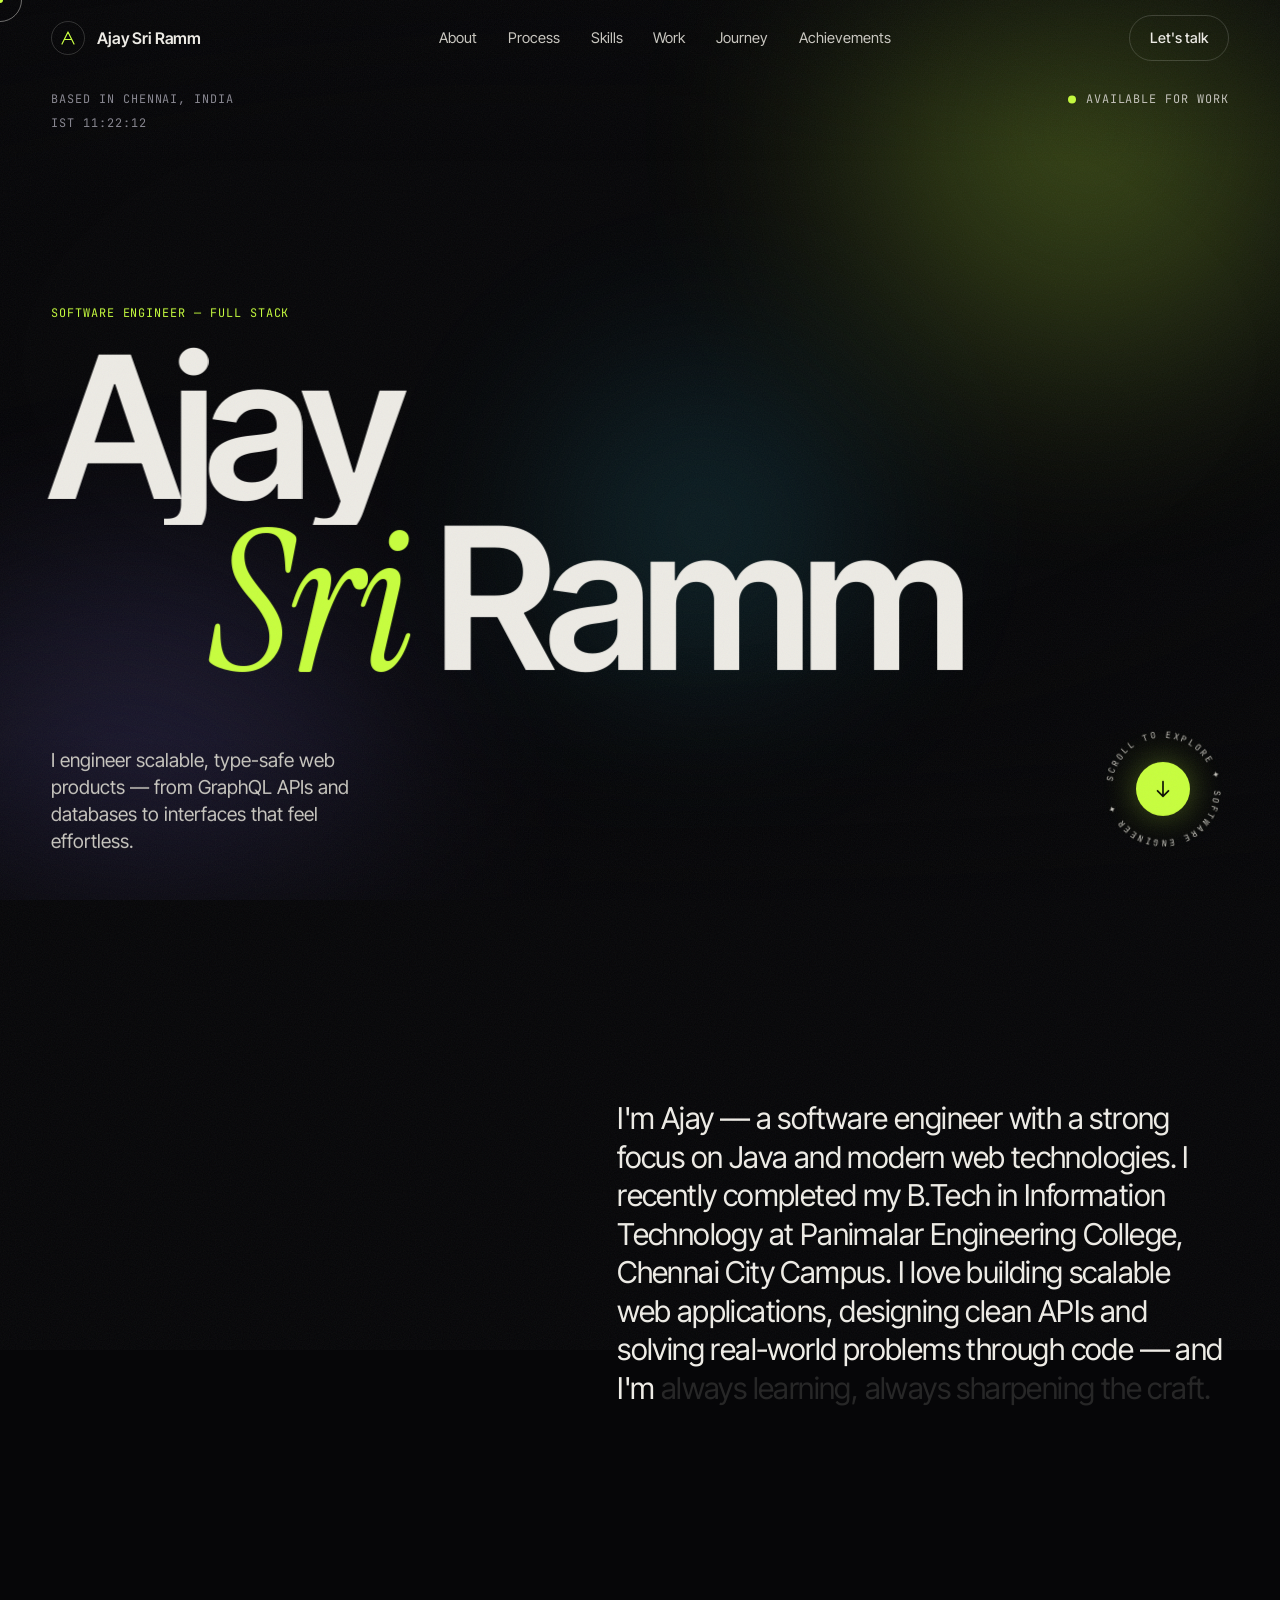
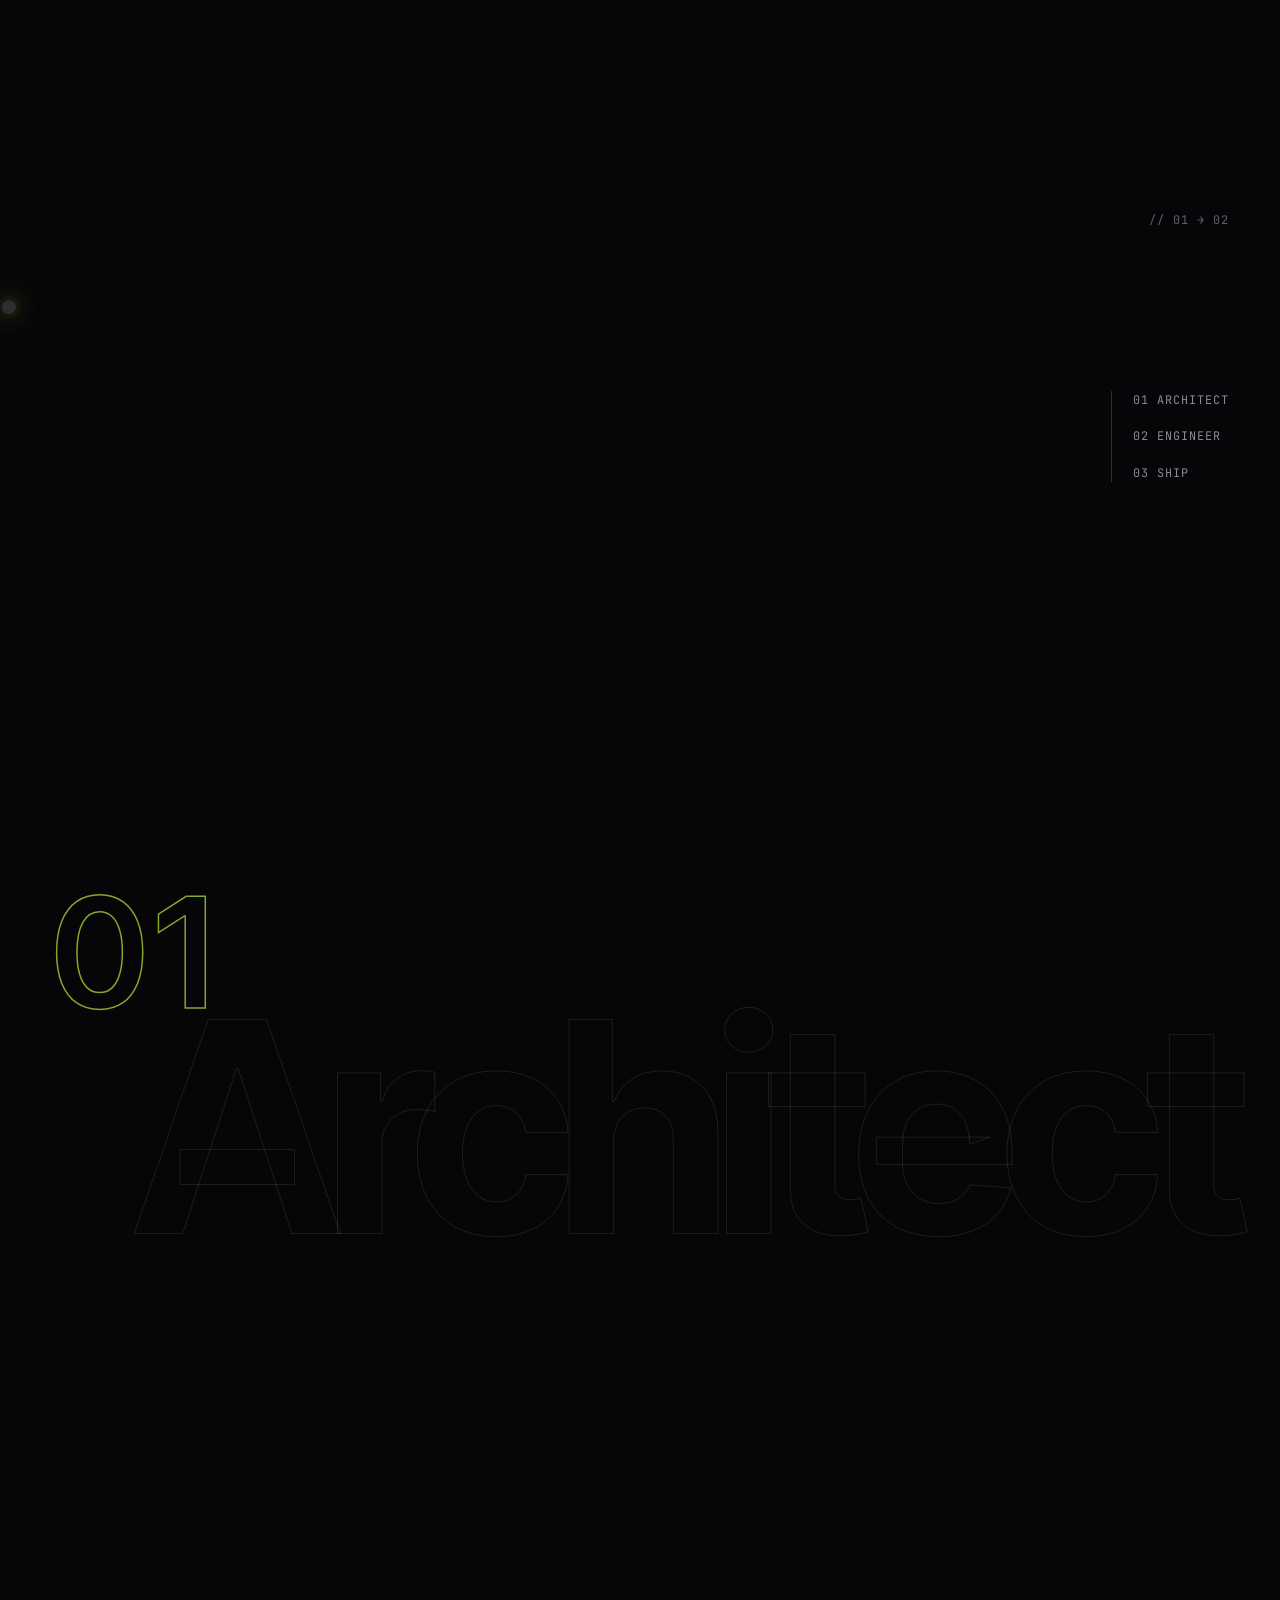
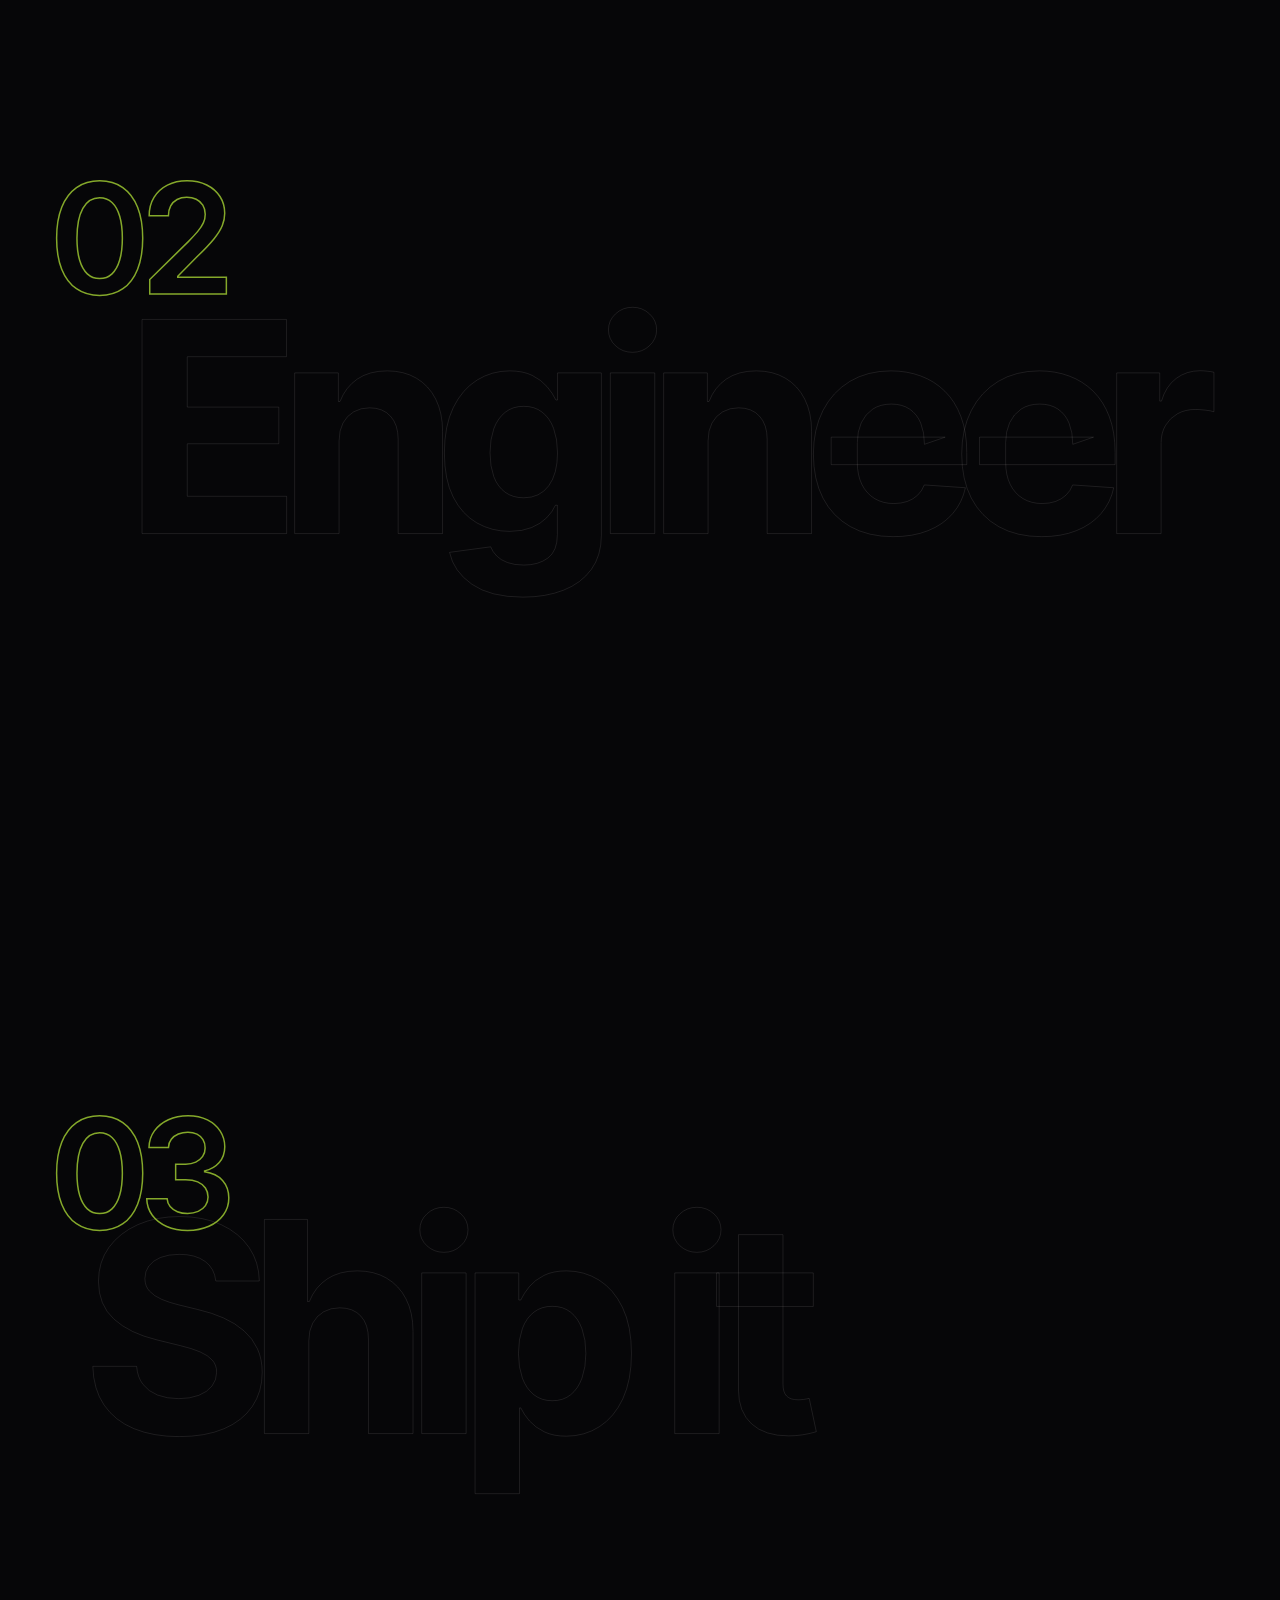
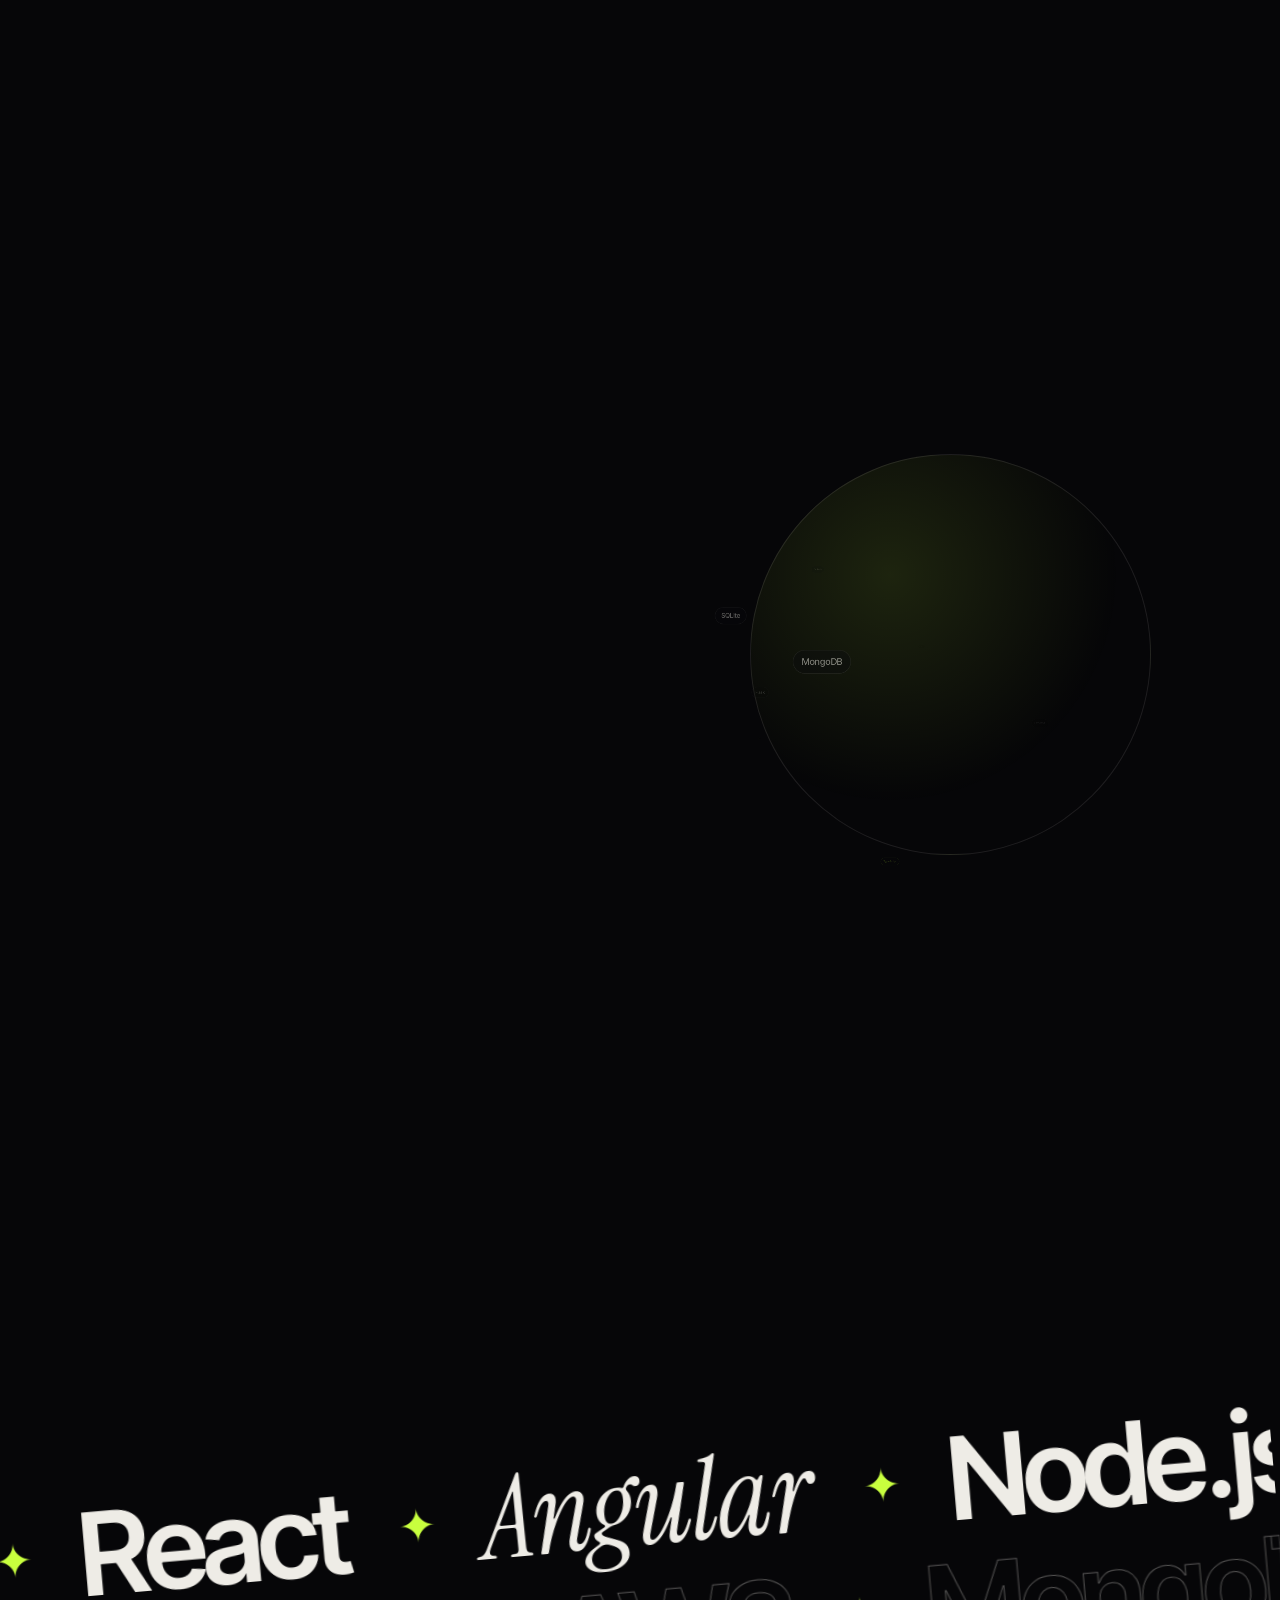
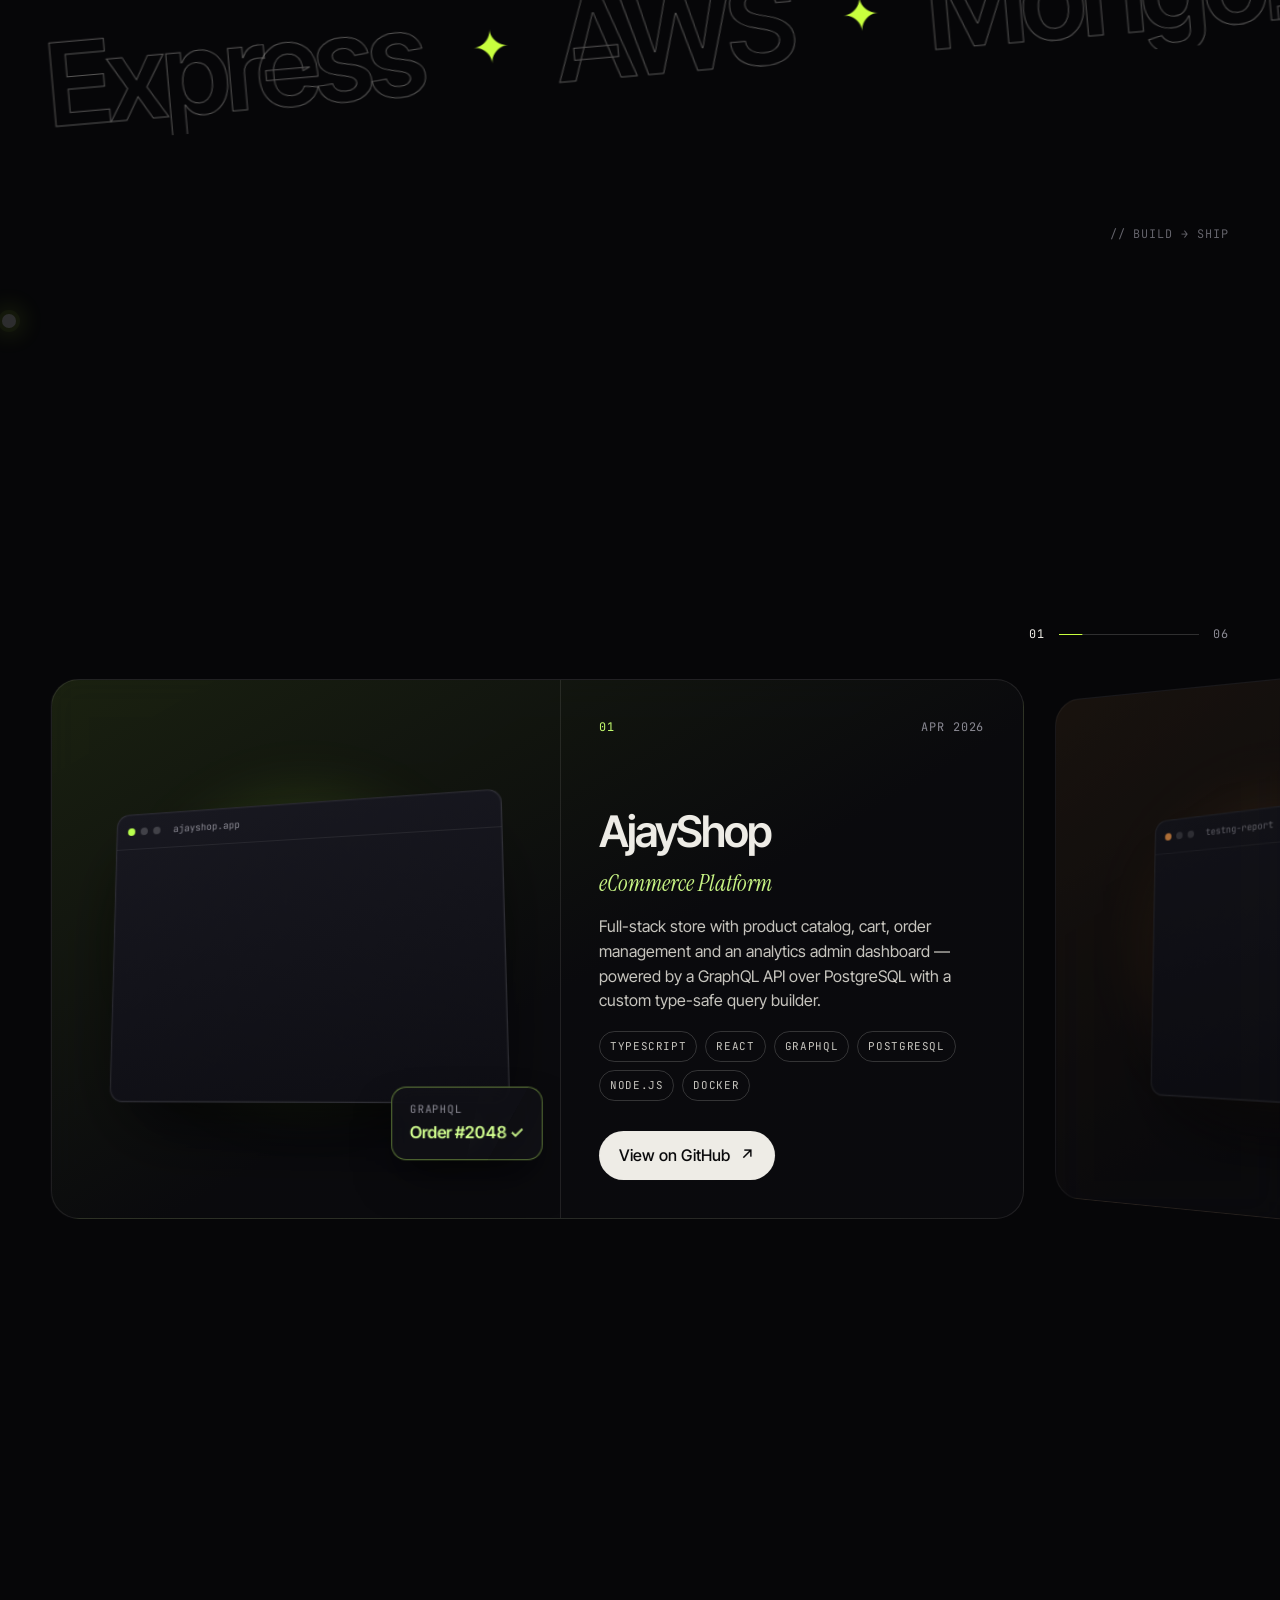
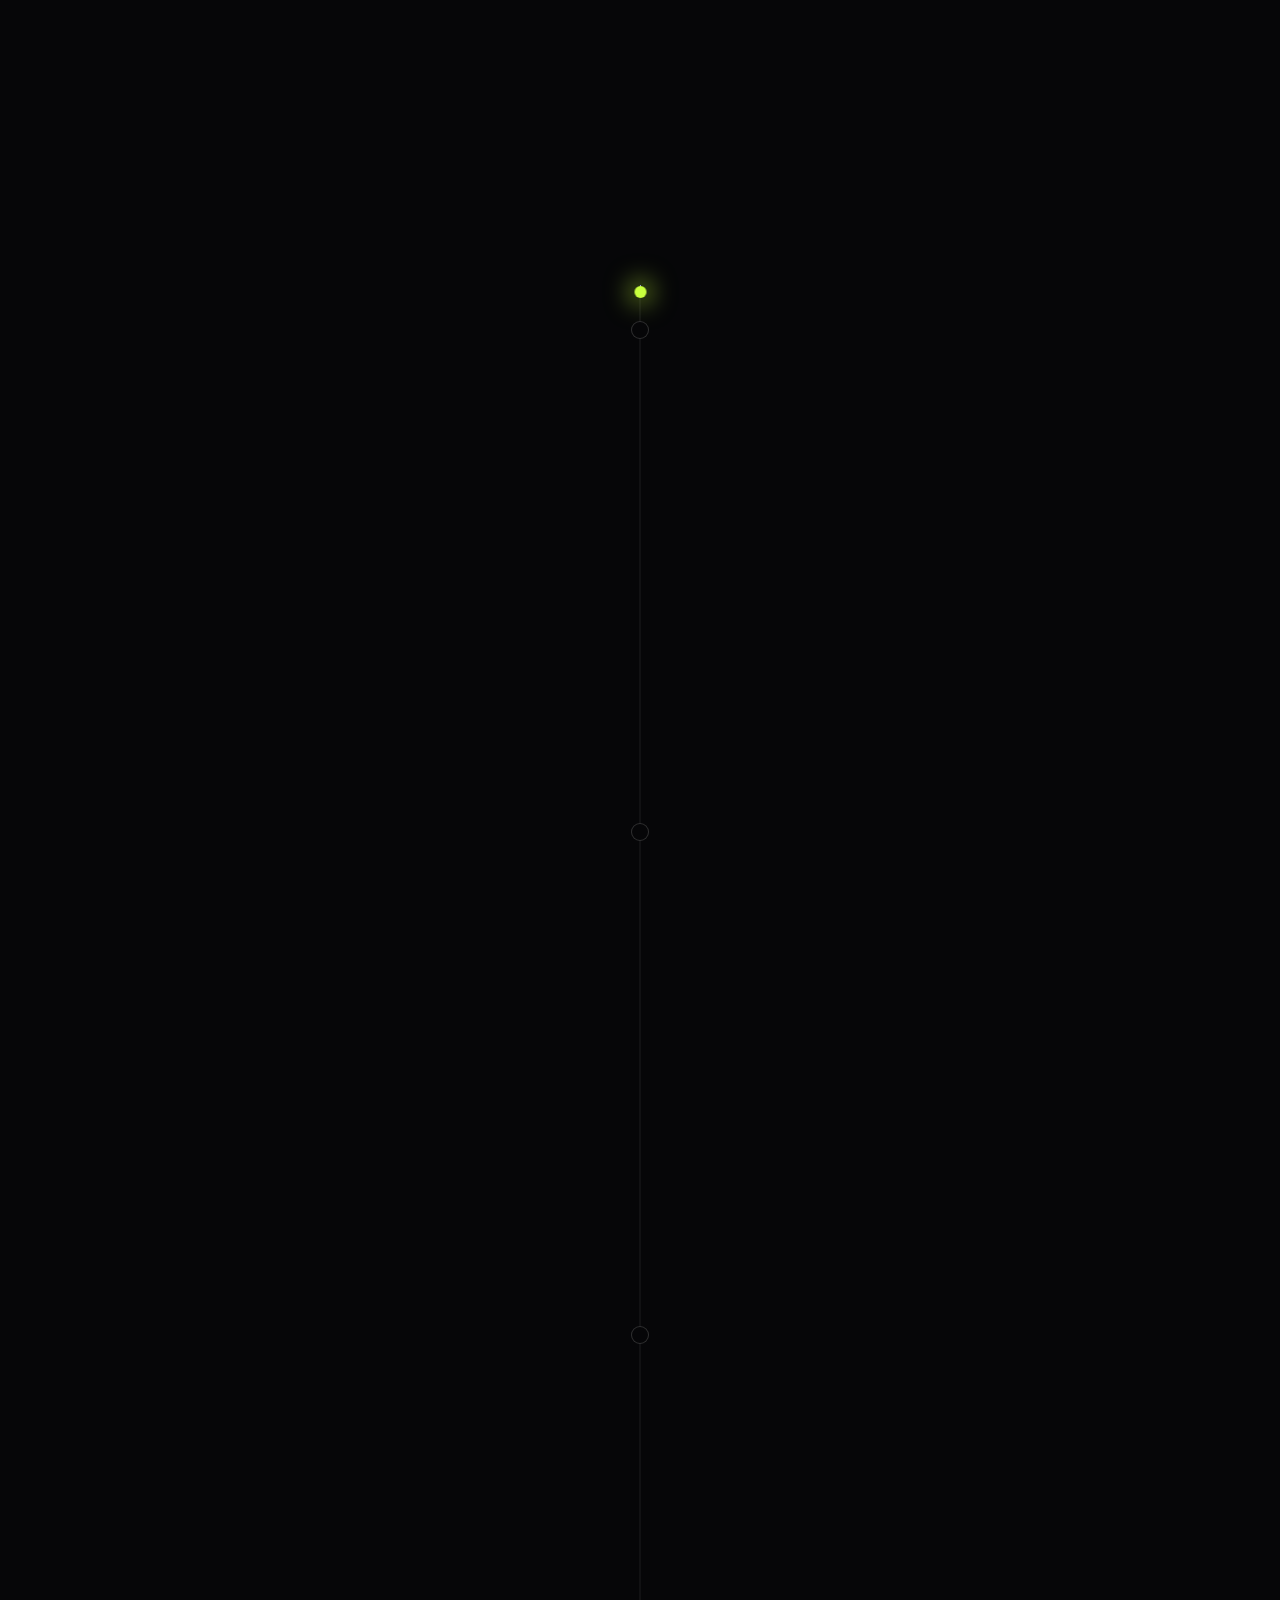
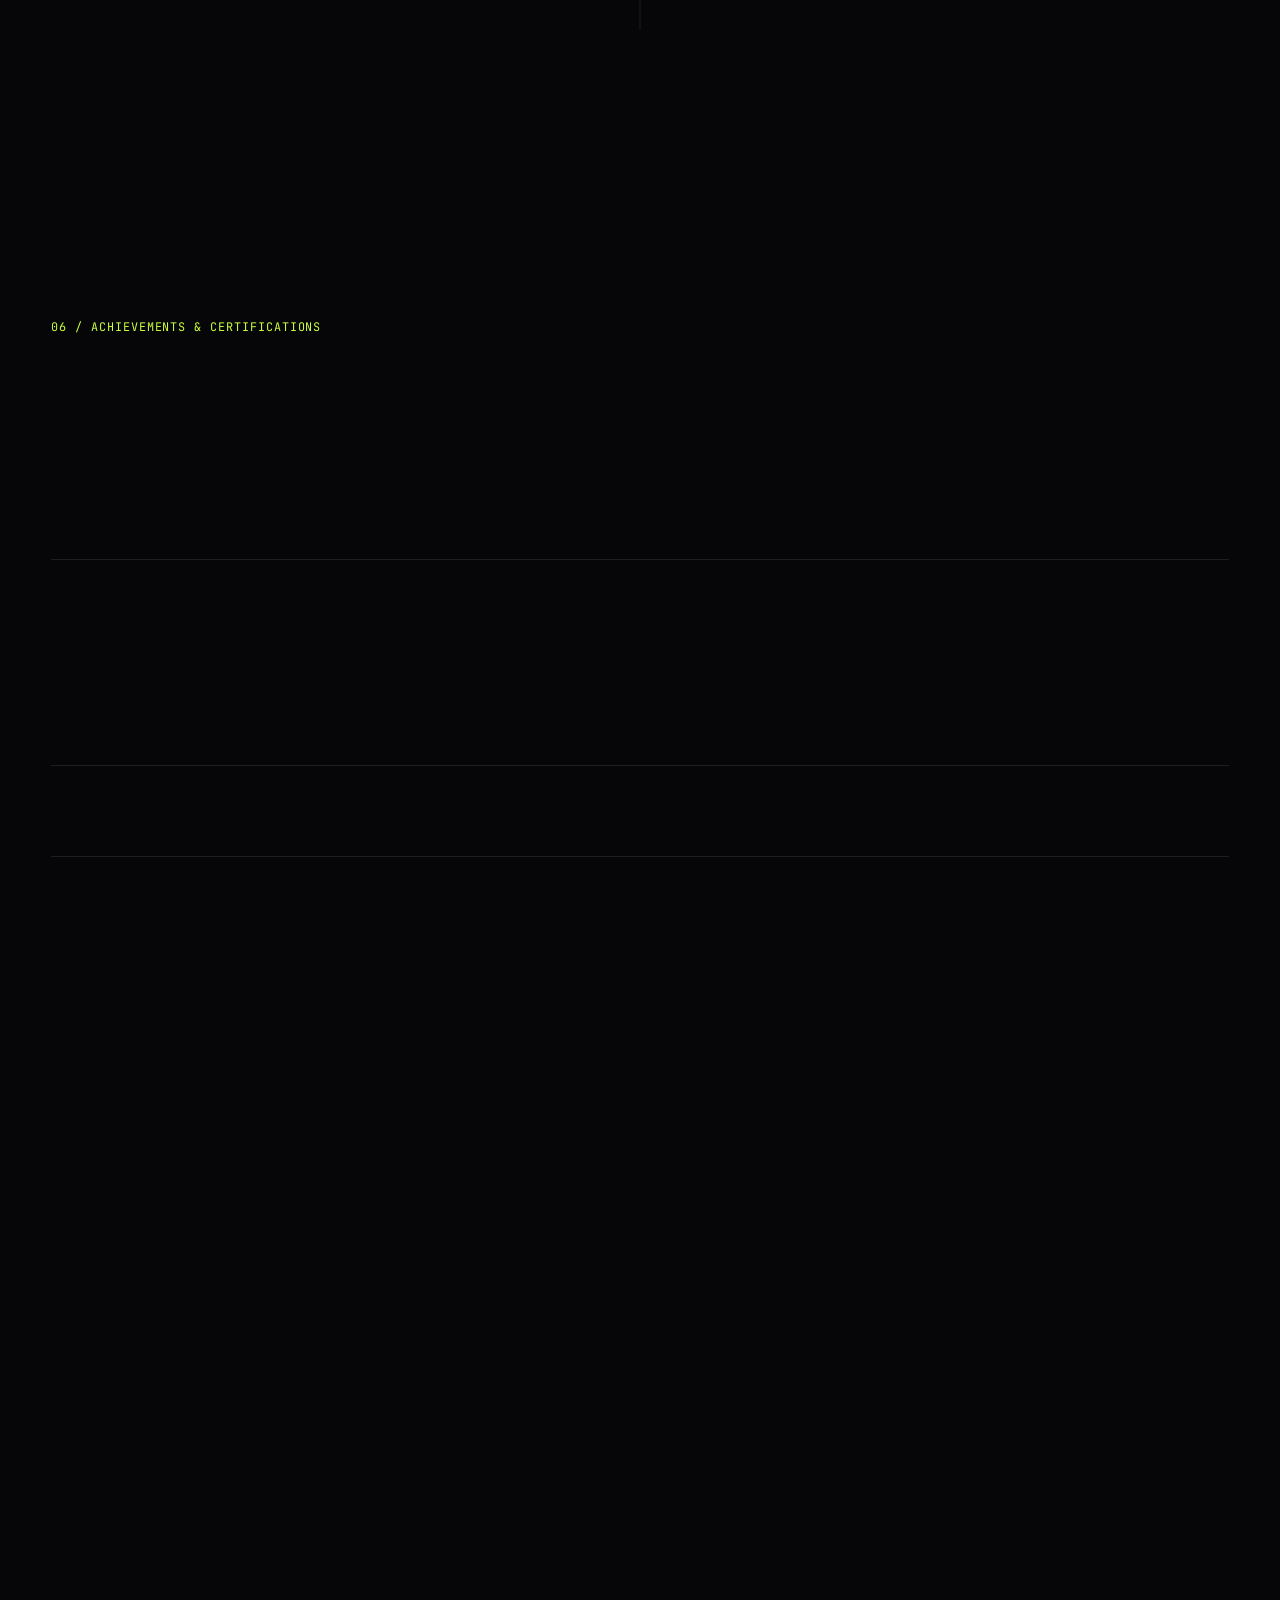
==== commit 131b4086: "Add morphing particle sculpture, Process chapter and scroll-drawn graphics - GPU particle system tha" ====
--- a/index.html
+++ b/index.html
@@ -86,6 +86,7 @@
     </a>
     <nav class="nav__links" aria-label="Primary">
       <a href="#about" data-scramble>About</a>
+      <a href="#process" data-scramble>Process</a>
       <a href="#skills" data-scramble>Skills</a>
       <a href="#work" data-scramble>Work</a>
       <a href="#journey" data-scramble>Journey</a>
@@ -105,11 +106,12 @@
       <ul class="menu__list">
         <li><a href="#hero"><em>01</em><span>Home</span></a></li>
         <li><a href="#about"><em>02</em><span>About</span></a></li>
-        <li><a href="#skills"><em>03</em><span>Skills</span></a></li>
-        <li><a href="#work"><em>04</em><span>Work</span></a></li>
-        <li><a href="#journey"><em>05</em><span>Journey</span></a></li>
-        <li><a href="#achievements"><em>06</em><span>Achievements</span></a></li>
-        <li><a href="#contact"><em>07</em><span>Contact</span></a></li>
+        <li><a href="#process"><em>03</em><span>Process</span></a></li>
+        <li><a href="#skills"><em>04</em><span>Skills</span></a></li>
+        <li><a href="#work"><em>05</em><span>Work</span></a></li>
+        <li><a href="#journey"><em>06</em><span>Journey</span></a></li>
+        <li><a href="#achievements"><em>07</em><span>Achievements</span></a></li>
+        <li><a href="#contact"><em>08</em><span>Contact</span></a></li>
       </ul>
       <div class="menu__foot">
         <a href="mailto:ajaysriramm90@gmail.com">ajaysriramm90@gmail.com</a>
@@ -141,9 +143,12 @@
         </h1>
         <div class="hero__bottom">
           <p class="hero__lead" data-intro-lines>I engineer scalable, type-safe web products — from GraphQL APIs and databases to interfaces that feel effortless.</p>
-          <a href="#work" class="hero__scroll" data-intro-fade data-magnetic>
-            <span class="mono">Scroll to explore</span>
-            <span class="hero__scroll-track"><i></i></span>
+          <a href="#about" class="hero__badge" data-intro-fade data-magnetic aria-label="Scroll to explore">
+            <svg class="hero__badge-ring" viewBox="0 0 160 160" aria-hidden="true">
+              <defs><path id="badgePath" d="M80,80 m-62,0 a62,62 0 1,1 124,0 a62,62 0 1,1 -124,0" /></defs>
+              <text><textPath href="#badgePath">SCROLL TO EXPLORE ✦ SOFTWARE ENGINEER ✦ </textPath></text>
+            </svg>
+            <span class="hero__badge-core"><svg viewBox="0 0 24 24" aria-hidden="true"><path d="M12 4v16m0 0l-6-6m6 6l6-6" fill="none" stroke="currentColor" stroke-width="1.8" stroke-linecap="round" stroke-linejoin="round"/></svg></span>
           </a>
         </div>
       </div>
@@ -184,16 +189,96 @@
       </div>
     </section>
 
+
+    <!-- Scroll-drawn circuit divider -->
+    <div class="divider" data-divider aria-hidden="true">
+      <svg viewBox="0 0 1440 200" preserveAspectRatio="none">
+        <path pathLength="1" class="divider__trace divider__trace--main" d="M0 100 H250 L300 55 H560 L605 100 H835 L880 150 H1115 L1160 100 H1440" />
+        <path pathLength="1" class="divider__trace" d="M0 132 H190 L235 172 H690 L735 132 H1000 L1045 88 H1440" />
+        <path pathLength="1" class="divider__trace" d="M0 68 H410 L455 26 H975 L1020 68 H1440" />
+      </svg>
+      <i class="divider__node" style="left:20.8%;top:27.5%"></i>
+      <i class="divider__node" style="left:42%;top:50%"></i>
+      <i class="divider__node" style="left:61.1%;top:75%"></i>
+      <i class="divider__node" style="left:80.5%;top:50%"></i>
+      <i class="divider__node divider__node--sm" style="left:16.3%;top:86%"></i>
+      <i class="divider__node divider__node--sm" style="left:72.6%;top:44%"></i>
+      <i class="divider__node divider__node--sm" style="left:31.6%;top:13%"></i>
+      <span class="divider__label mono">// 01 → 02</span>
+      <i class="divider__packet"></i>
+    </div>
+
+    <!-- ===== PROCESS (scroll-driven 3D chapter) ===== -->
+    <section class="process" id="process">
+      <div class="container">
+        <header class="section__head">
+          <span class="section__index mono" data-scramble-in>02 / Process</span>
+          <span class="section__rule" data-rule></span>
+        </header>
+        <h2 class="section__title process__title" data-split-heading data-skew>How I <em class="serif">build.</em></h2>
+      </div>
+
+      <aside class="process__rail" aria-hidden="true">
+        <div class="process__rail-inner">
+          <span class="mono" data-rail="0">01 Architect</span>
+          <span class="mono" data-rail="1">02 Engineer</span>
+          <span class="mono" data-rail="2">03 Ship</span>
+          <i class="process__rail-line"><b></b></i>
+        </div>
+      </aside>
+
+      <div class="process__steps">
+        <article class="step" data-scene="process1" data-step="0">
+          <span class="step__bg" aria-hidden="true">Architect</span>
+          <div class="container step__inner">
+            <div class="step__text">
+              <span class="step__no">01</span>
+              <h3 class="step__title" data-split-heading>Architect</h3>
+              <p class="step__lead serif" data-reveal>Model the domain before writing a line.</p>
+              <p class="step__desc" data-reveal>I start with the data — schemas, relationships and API contracts — so every layer above it stays predictable. GraphQL or REST, the shape of the system is decided first.</p>
+              <ul class="step__list" data-reveal><li>Data modelling</li><li>API design</li><li>PostgreSQL · MongoDB</li><li>Type-safe queries</li></ul>
+            </div>
+          </div>
+        </article>
+
+        <article class="step" data-scene="process2" data-step="1">
+          <span class="step__bg" aria-hidden="true">Engineer</span>
+          <div class="container step__inner">
+            <div class="step__text">
+              <span class="step__no">02</span>
+              <h3 class="step__title" data-split-heading>Engineer</h3>
+              <p class="step__lead serif" data-reveal>Clean code, tested hard.</p>
+              <p class="step__desc" data-reveal>Java and TypeScript across the stack — React or Angular on the front, Node.js, Express and Flask behind it — with authentication, role-based access and automated tests with Selenium and TestNG.</p>
+              <ul class="step__list" data-reveal><li>Java · TypeScript</li><li>React · Angular</li><li>JWT &amp; RBAC</li><li>Selenium · TestNG</li></ul>
+            </div>
+          </div>
+        </article>
+
+        <article class="step" data-scene="process3" data-step="2">
+          <span class="step__bg" aria-hidden="true">Ship&nbsp;it</span>
+          <div class="container step__inner">
+            <div class="step__text">
+              <span class="step__no">03</span>
+              <h3 class="step__title" data-split-heading>Ship</h3>
+              <p class="step__lead serif" data-reveal>Containerised, versioned, deployed.</p>
+              <p class="step__desc" data-reveal>Docker images, clean Git workflows and cloud foundations from AWS Academy — so what works on my machine works everywhere, and keeps improving release after release.</p>
+              <ul class="step__list" data-reveal><li>Docker</li><li>Git · GitHub</li><li>AWS Cloud</li><li>Performance tuning</li></ul>
+            </div>
+          </div>
+        </article>
+      </div>
+    </section>
+
     <!-- ===== 03 SKILLS ===== -->
     <section class="section skills" id="skills" data-scene="skills">
       <div class="container">
         <header class="section__head">
-          <span class="section__index mono" data-scramble-in>02 / Skills &amp; Expertise</span>
+          <span class="section__index mono" data-scramble-in>03 / Skills &amp; Expertise</span>
           <span class="section__rule" data-rule></span>
         </header>
         <div class="skills__grid">
           <div class="skills__intro">
-            <h2 class="section__title" data-split-heading>A toolkit built for <em class="serif">shipping.</em></h2>
+            <h2 class="section__title" data-split-heading data-skew>A toolkit built for <em class="serif">shipping.</em></h2>
             <p class="muted" data-reveal>Drag, hover or tap the sphere — every node is a technology I've used to build real products.</p>
           </div>
           <div class="sphere" id="sphere" data-cursor="Drag" aria-label="Interactive skills sphere" role="img"></div>
@@ -233,16 +318,35 @@
       </div>
     </section>
 
+
+    <!-- Scroll-drawn circuit divider -->
+    <div class="divider" data-divider aria-hidden="true">
+      <svg viewBox="0 0 1440 200" preserveAspectRatio="none">
+        <path pathLength="1" class="divider__trace divider__trace--main" d="M0 100 H250 L300 55 H560 L605 100 H835 L880 150 H1115 L1160 100 H1440" />
+        <path pathLength="1" class="divider__trace" d="M0 132 H190 L235 172 H690 L735 132 H1000 L1045 88 H1440" />
+        <path pathLength="1" class="divider__trace" d="M0 68 H410 L455 26 H975 L1020 68 H1440" />
+      </svg>
+      <i class="divider__node" style="left:20.8%;top:27.5%"></i>
+      <i class="divider__node" style="left:42%;top:50%"></i>
+      <i class="divider__node" style="left:61.1%;top:75%"></i>
+      <i class="divider__node" style="left:80.5%;top:50%"></i>
+      <i class="divider__node divider__node--sm" style="left:16.3%;top:86%"></i>
+      <i class="divider__node divider__node--sm" style="left:72.6%;top:44%"></i>
+      <i class="divider__node divider__node--sm" style="left:31.6%;top:13%"></i>
+      <span class="divider__label mono">// build → ship</span>
+      <i class="divider__packet"></i>
+    </div>
+
     <!-- ===== 04 WORK ===== -->
     <section class="section work" id="work" data-scene="work">
       <div class="work__pin">
         <div class="container work__head">
           <header class="section__head">
-            <span class="section__index mono" data-scramble-in>03 / Selected Work</span>
+            <span class="section__index mono" data-scramble-in>04 / Selected Work</span>
             <span class="section__rule" data-rule></span>
           </header>
           <div class="work__title-row">
-            <h2 class="section__title" data-split-heading>Featured <em class="serif">projects.</em></h2>
+            <h2 class="section__title" data-split-heading data-skew>Featured <em class="serif">projects.</em></h2>
             <div class="work__progress mono" aria-hidden="true"><span id="workCurrent">01</span><i><b id="workBar"></b></i><span>06</span></div>
           </div>
         </div>
@@ -381,10 +485,10 @@
     <section class="section journey" id="journey" data-scene="journey">
       <div class="container">
         <header class="section__head">
-          <span class="section__index mono" data-scramble-in>04 / Experience &amp; Education</span>
+          <span class="section__index mono" data-scramble-in>05 / Experience &amp; Education</span>
           <span class="section__rule" data-rule></span>
         </header>
-        <h2 class="section__title" data-split-heading>The <em class="serif">journey</em> so far.</h2>
+        <h2 class="section__title" data-split-heading data-skew>The <em class="serif">journey</em> so far.</h2>
 
         <div class="timeline" id="timeline">
           <div class="timeline__line"><i class="timeline__fill"></i><i class="timeline__head"></i></div>
@@ -440,10 +544,10 @@
     <section class="section achievements" id="achievements" data-scene="achievements">
       <div class="container">
         <header class="section__head">
-          <span class="section__index mono" data-scramble-in>05 / Achievements &amp; Certifications</span>
+          <span class="section__index mono" data-scramble-in>06 / Achievements &amp; Certifications</span>
           <span class="section__rule" data-rule></span>
         </header>
-        <h2 class="section__title" data-split-heading>Proof of <em class="serif">craft.</em></h2>
+        <h2 class="section__title" data-split-heading data-skew>Proof of <em class="serif">craft.</em></h2>
 
         <div class="stats">
           <div class="stat" data-reveal>
@@ -483,14 +587,33 @@
       </div>
     </section>
 
+
+    <!-- Scroll-drawn circuit divider -->
+    <div class="divider" data-divider aria-hidden="true">
+      <svg viewBox="0 0 1440 200" preserveAspectRatio="none">
+        <path pathLength="1" class="divider__trace divider__trace--main" d="M0 100 H250 L300 55 H560 L605 100 H835 L880 150 H1115 L1160 100 H1440" />
+        <path pathLength="1" class="divider__trace" d="M0 132 H190 L235 172 H690 L735 132 H1000 L1045 88 H1440" />
+        <path pathLength="1" class="divider__trace" d="M0 68 H410 L455 26 H975 L1020 68 H1440" />
+      </svg>
+      <i class="divider__node" style="left:20.8%;top:27.5%"></i>
+      <i class="divider__node" style="left:42%;top:50%"></i>
+      <i class="divider__node" style="left:61.1%;top:75%"></i>
+      <i class="divider__node" style="left:80.5%;top:50%"></i>
+      <i class="divider__node divider__node--sm" style="left:16.3%;top:86%"></i>
+      <i class="divider__node divider__node--sm" style="left:72.6%;top:44%"></i>
+      <i class="divider__node divider__node--sm" style="left:31.6%;top:13%"></i>
+      <span class="divider__label mono">// handshake.init()</span>
+      <i class="divider__packet"></i>
+    </div>
+
     <!-- ===== 07 CONTACT ===== -->
     <section class="section contact" id="contact" data-scene="contact">
       <div class="container contact__inner">
         <header class="section__head">
-          <span class="section__index mono" data-scramble-in>06 / Contact</span>
+          <span class="section__index mono" data-scramble-in>07 / Contact</span>
           <span class="section__rule" data-rule></span>
         </header>
-        <h2 class="contact__title" data-split-heading>
+        <h2 class="contact__title" data-split-heading data-skew>
           Let's build something <em class="serif">remarkable</em> together.
         </h2>
         <div class="contact__row">
@@ -521,6 +644,11 @@
         </div>
       </div>
 
+      <div class="signature" aria-hidden="true">
+        <span class="signature__outline">Ajay Sri Ramm</span>
+        <span class="signature__fill">Ajay Sri Ramm</span>
+      </div>
+
       <footer class="footer container">
         <span class="mono">© 2026 B. Ajay Sri Ramm</span>
         <span class="mono" data-clock>IST 00:00:00</span>
--- a/assets/css/style.css
+++ b/assets/css/style.css
@@ -491,6 +491,64 @@
 .line-mask { overflow: clip; }
 .word, .char { display: inline-block; }
 
+/* ---------- Hero badge (rotating seal) ---------- */
+.hero__badge { position: relative; width: 132px; height: 132px; flex: 0 0 auto; display: grid; place-items: center; color: var(--ink-2); }
+.hero__badge-ring { position: absolute; inset: 0; width: 100%; height: 100%; animation: spin 16s linear infinite; }
+.hero__badge-ring text { font-family: var(--f-mono); font-size: 10.5px; letter-spacing: 3.1px; fill: currentColor; }
+.hero__badge-core { width: 54px; height: 54px; border-radius: 50%; display: grid; place-items: center; background: var(--accent); color: var(--accent-ink); box-shadow: 0 0 40px -6px rgba(200,255,62,.6); transition: transform .6s var(--ease); }
+.hero__badge-core svg { width: 22px; height: 22px; animation: nudge 2s var(--ease) infinite; }
+.hero__badge:hover .hero__badge-core { transform: scale(1.12); }
+@keyframes nudge { 0%, 100% { transform: translateY(-2px); } 50% { transform: translateY(3px); } }
+
+/* ---------- Scroll-drawn circuit dividers ---------- */
+.divider { position: relative; height: clamp(110px, 16vw, 200px); margin-block: clamp(-1rem, -2vh, 0rem); z-index: 2; pointer-events: none; }
+.divider svg { position: absolute; inset: 0; width: 100%; height: 100%; overflow: visible; }
+.divider__trace { fill: none; stroke: rgba(238,236,230,.16); stroke-width: 1; vector-effect: non-scaling-stroke; stroke-dasharray: 1; stroke-dashoffset: 1; }
+.divider__trace--main { stroke: var(--accent); stroke-width: 1.5; filter: drop-shadow(0 0 6px rgba(200,255,62,.7)); }
+.divider__node { position: absolute; width: 10px; height: 10px; margin: -5px 0 0 -5px; border-radius: 50%; background: var(--bg); border: 1.5px solid var(--accent); box-shadow: 0 0 12px rgba(200,255,62,.6); transform: scale(0); }
+.divider__node--sm { width: 6px; height: 6px; margin: -3px 0 0 -3px; border-color: rgba(238,236,230,.5); box-shadow: none; }
+.divider__packet { position: absolute; left: 0; top: 50%; width: 14px; height: 14px; margin: -7px 0 0 -7px; border-radius: 50%; background: #fff; box-shadow: 0 0 0 4px rgba(200,255,62,.25), 0 0 24px 8px rgba(200,255,62,.65); opacity: 0; }
+.divider__label { position: absolute; right: var(--gutter); top: 4px; color: var(--muted); opacity: .7; }
+html:not(.js) .divider__trace, .no-boot .divider__trace, .reduced-motion .divider__trace { stroke-dashoffset: 0; }
+html:not(.js) .divider__node, .no-boot .divider__node, .reduced-motion .divider__node { transform: none; }
+
+/* ---------- Process chapter ---------- */
+.process { position: relative; padding-top: clamp(5rem, 12vh, 9rem); }
+.process__title { margin-bottom: clamp(16px, 4vh, 40px); }
+.process__steps { position: relative; }
+.step { position: relative; min-height: 100vh; min-height: 100svh; display: flex; align-items: center; overflow: clip; }
+.step__inner { position: relative; z-index: 1; }
+.step__text { max-width: 540px; }
+.step__no {
+  display: block; font-size: clamp(5.5rem, 12vw, 11.5rem); font-weight: 600; line-height: .8; letter-spacing: -0.06em; margin-bottom: 10px;
+  color: transparent; -webkit-text-stroke: 1.5px rgba(200,255,62,.65);
+  background-image: linear-gradient(to top, var(--accent) 50%, transparent 50%); background-size: 100% 200%; background-position: 0 0;
+  -webkit-background-clip: text; background-clip: text; font-variant-numeric: tabular-nums;
+}
+.step__title { font-size: clamp(3rem, 7.2vw, 7.4rem); font-weight: 600; letter-spacing: -0.055em; line-height: .95; }
+.step__lead { font-size: clamp(1.5rem, 2.4vw, 2.2rem); color: var(--accent); margin: 14px 0 18px; line-height: 1.15; }
+.step__desc { color: var(--ink-2); font-size: 1.08rem; max-width: 46ch; }
+.step__list { display: flex; flex-wrap: wrap; gap: 8px; margin-top: 26px; }
+.step__list li { font-family: var(--f-mono); font-size: .7rem; letter-spacing: .07em; text-transform: uppercase; padding: 8px 12px; border-radius: 999px; border: 1px solid var(--line-2); background: rgba(12,12,17,.55); backdrop-filter: blur(8px); -webkit-backdrop-filter: blur(8px); }
+.step__bg {
+  position: absolute; left: 0; top: 50%; z-index: 0; transform: translateY(-50%);
+  font-size: clamp(7rem, 23vw, 25rem); font-weight: 700; letter-spacing: -0.06em; line-height: 1; white-space: nowrap;
+  color: transparent; -webkit-text-stroke: 1px rgba(238,236,230,.1); pointer-events: none; user-select: none;
+}
+.process__rail { position: absolute; top: 0; bottom: 0; right: var(--gutter); z-index: 3; pointer-events: none; }
+.process__rail-inner { position: sticky; top: calc(50vh - 70px); display: flex; flex-direction: column; gap: 18px; padding-left: 22px; }
+.process__rail-inner span { color: var(--muted); transition: color .5s, transform .6s var(--ease); }
+.process__rail-inner span.is-active { color: var(--ink); transform: translateX(-6px); }
+.process__rail-line { position: absolute; left: 0; top: 0; bottom: 0; width: 1px; background: var(--line-2); }
+.process__rail-line b { position: absolute; inset: 0; background: var(--accent); transform-origin: top; transform: scaleY(0); box-shadow: 0 0 10px rgba(200,255,62,.7); }
+
+/* ---------- Footer signature ---------- */
+.signature { position: relative; margin-top: clamp(48px, 8vh, 100px); padding-inline: var(--gutter); font-size: clamp(3.4rem, 12.6vw, 14rem); font-weight: 600; letter-spacing: -0.06em; line-height: .88; white-space: nowrap; user-select: none; }
+.signature span { display: block; }
+.signature__outline { color: transparent; -webkit-text-stroke: 1px rgba(238,236,230,.22); }
+.signature__fill { position: absolute; inset: 0; padding-inline: var(--gutter); color: var(--ink); background: linear-gradient(100deg, var(--ink) 30%, var(--accent) 60%, var(--accent-2) 90%); -webkit-background-clip: text; background-clip: text; -webkit-text-fill-color: transparent; clip-path: inset(0 100% 0 0); }
+html:not(.js) .signature__fill, .no-boot .signature__fill, .reduced-motion .signature__fill { clip-path: none; }
+
 @media (min-width: 1024px) {
   .work { padding-block: 0; }
   .work__pin { height: 100vh; display: flex; flex-direction: column; justify-content: center; padding-top: calc(var(--nav-h) - 8px); overflow: hidden; }
@@ -517,6 +575,11 @@
   .hero__line--indent { padding-left: 0; }
   .hero__bottom { flex-direction: column; align-items: flex-start; }
   .hero__scroll { display: none; }
+  .hero__badge { display: none; }
+  .process__rail { display: none; }
+  .step { min-height: 92svh; align-items: flex-end; padding-bottom: 10svh; }
+  .step__text { padding-top: 34svh; }
+  .step__bg { top: 24%; font-size: 30vw; }
 
   .about__grid, .skills__grid { grid-template-columns: 1fr; }
   .about__heading { position: relative; top: 0; }
@@ -527,6 +590,7 @@
   .work { padding-bottom: clamp(4rem, 10vh, 8rem); }
   .work__track { flex-direction: column; gap: 0; padding: 32px var(--gutter) 0; }
   .project { width: 100%; position: sticky; top: calc(var(--nav-h) + 12px); padding-bottom: 24px; }
+  .project__inner::before { content: ""; position: absolute; inset: 0; z-index: 5; background: #050507; opacity: var(--shade, 0); pointer-events: none; border-radius: inherit; }
   .project__inner { grid-template-columns: 1fr; transform-origin: center top; background: linear-gradient(160deg, hsl(var(--h) 40% 12%), #0b0b10 60%); }
   .project__visual { min-height: 0; aspect-ratio: 16 / 10; border-right: 0; border-bottom: 1px solid var(--line); }
   .project__top { padding-bottom: 8px; margin-bottom: 0; }
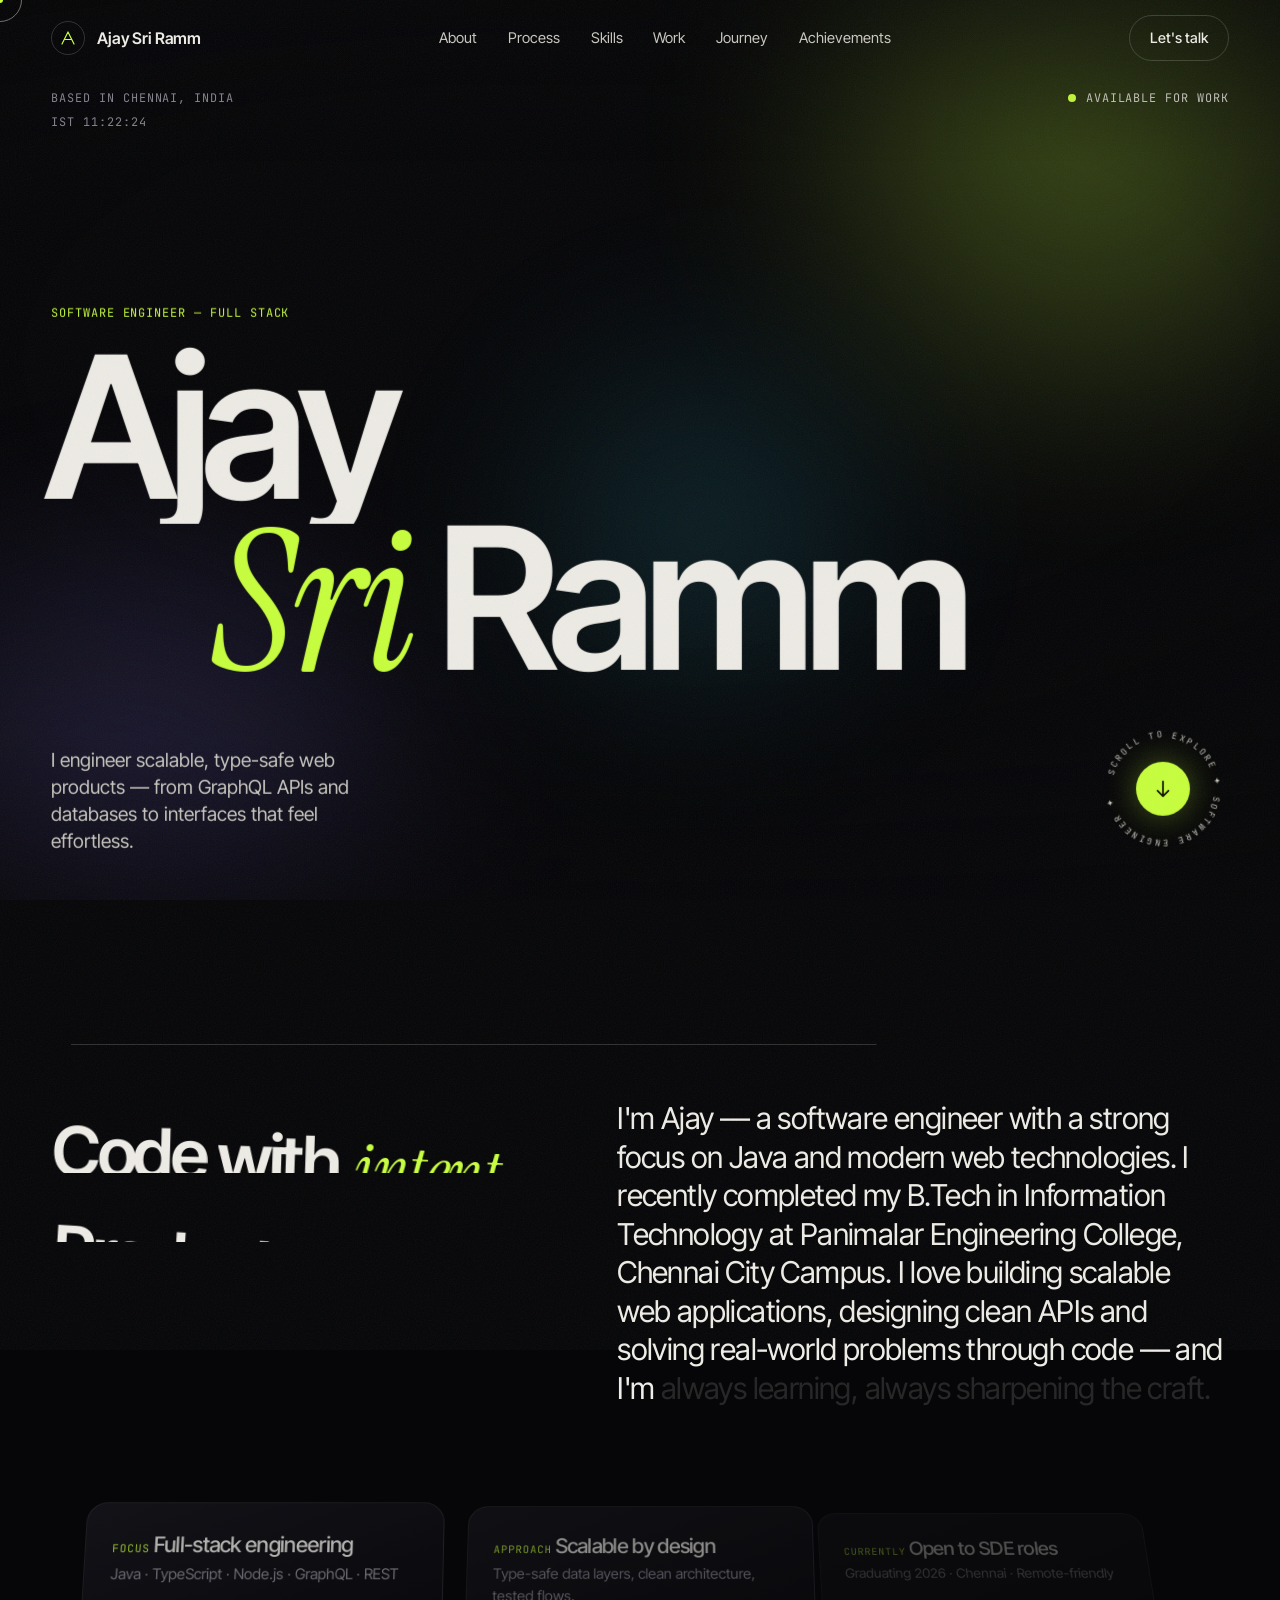
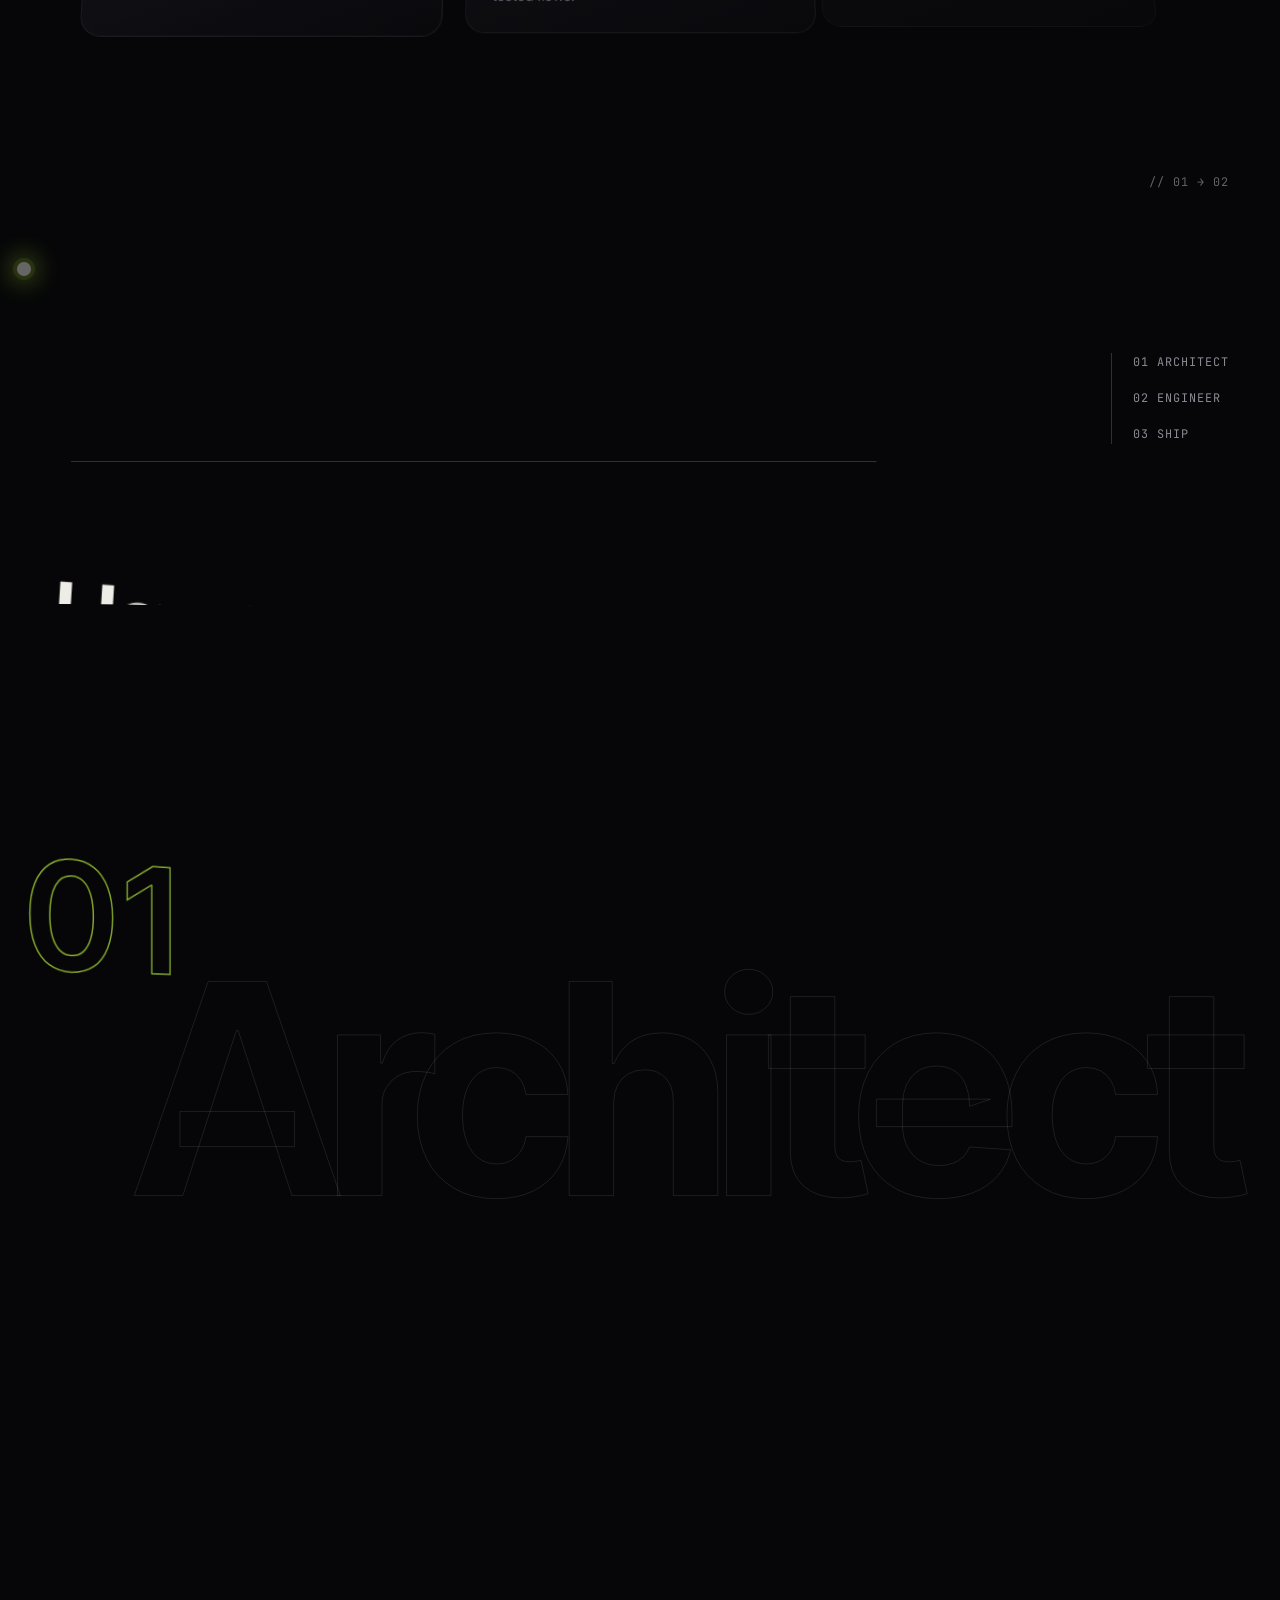
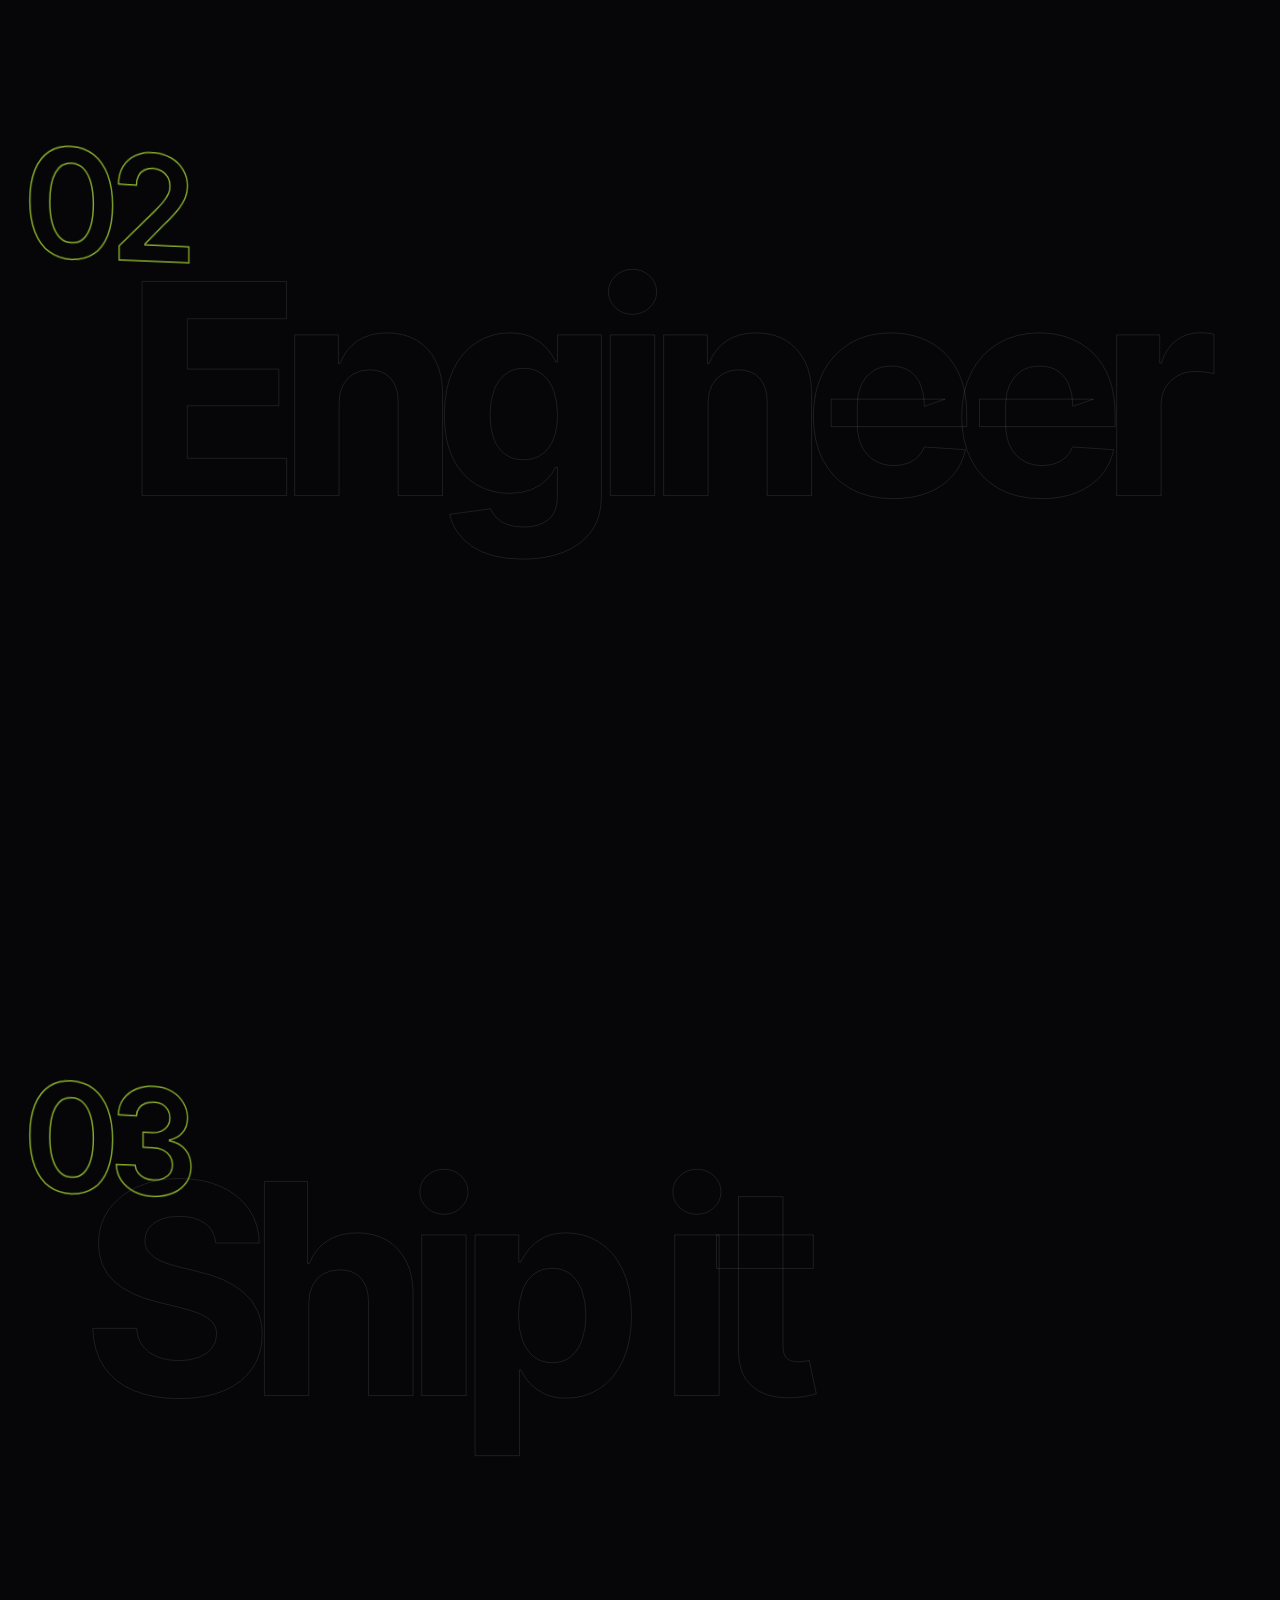
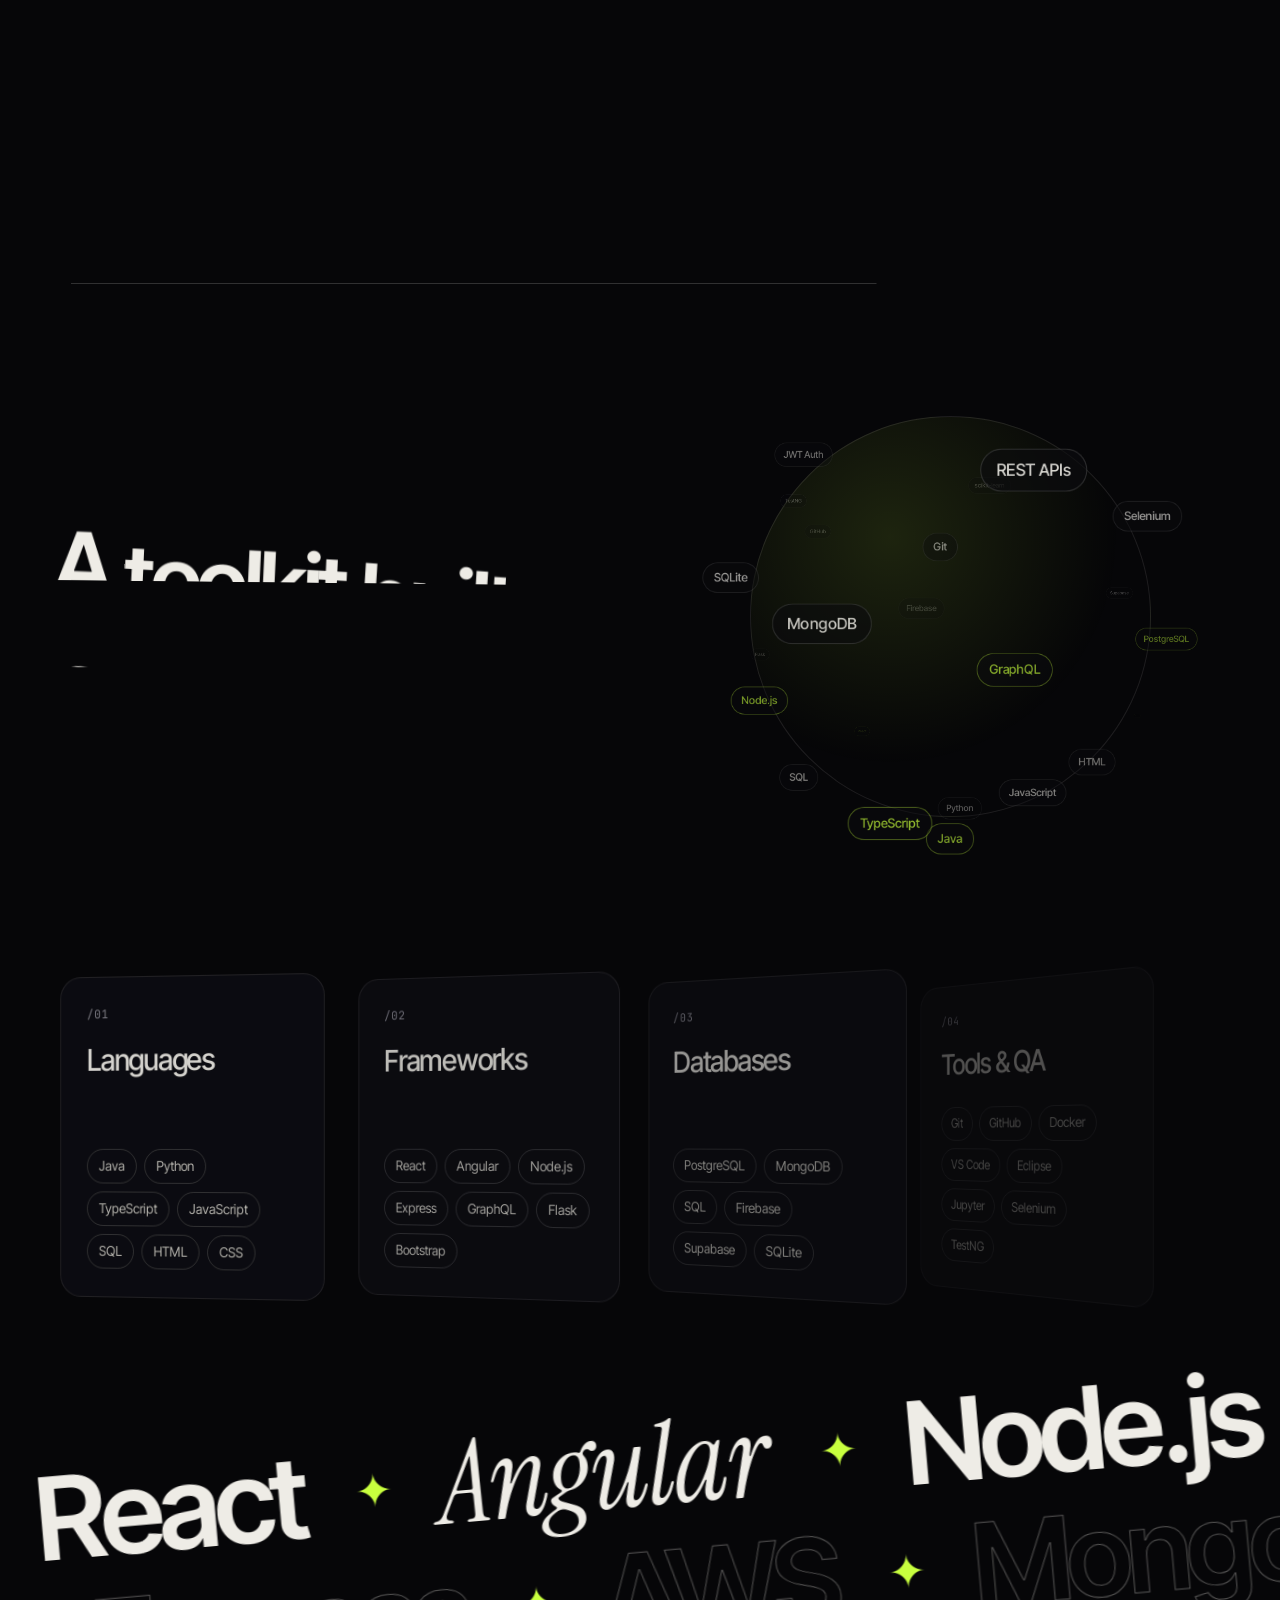
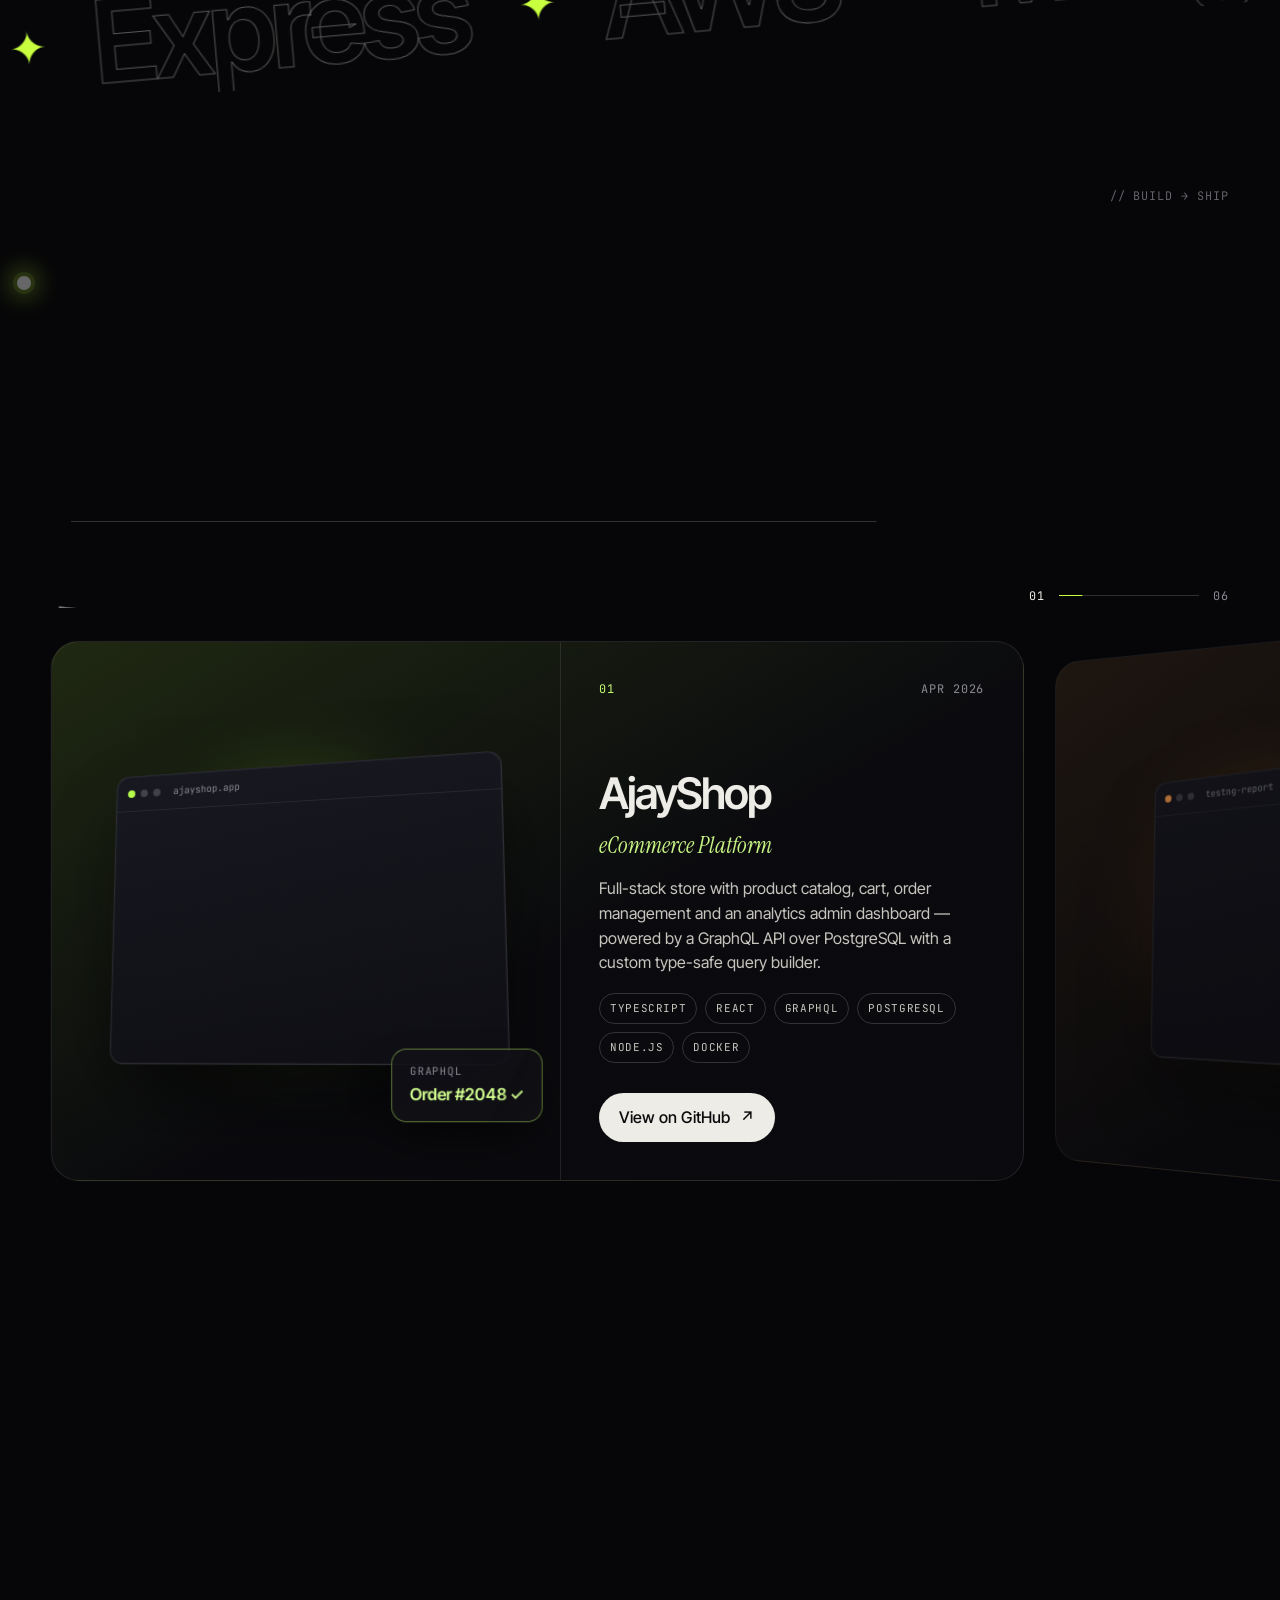
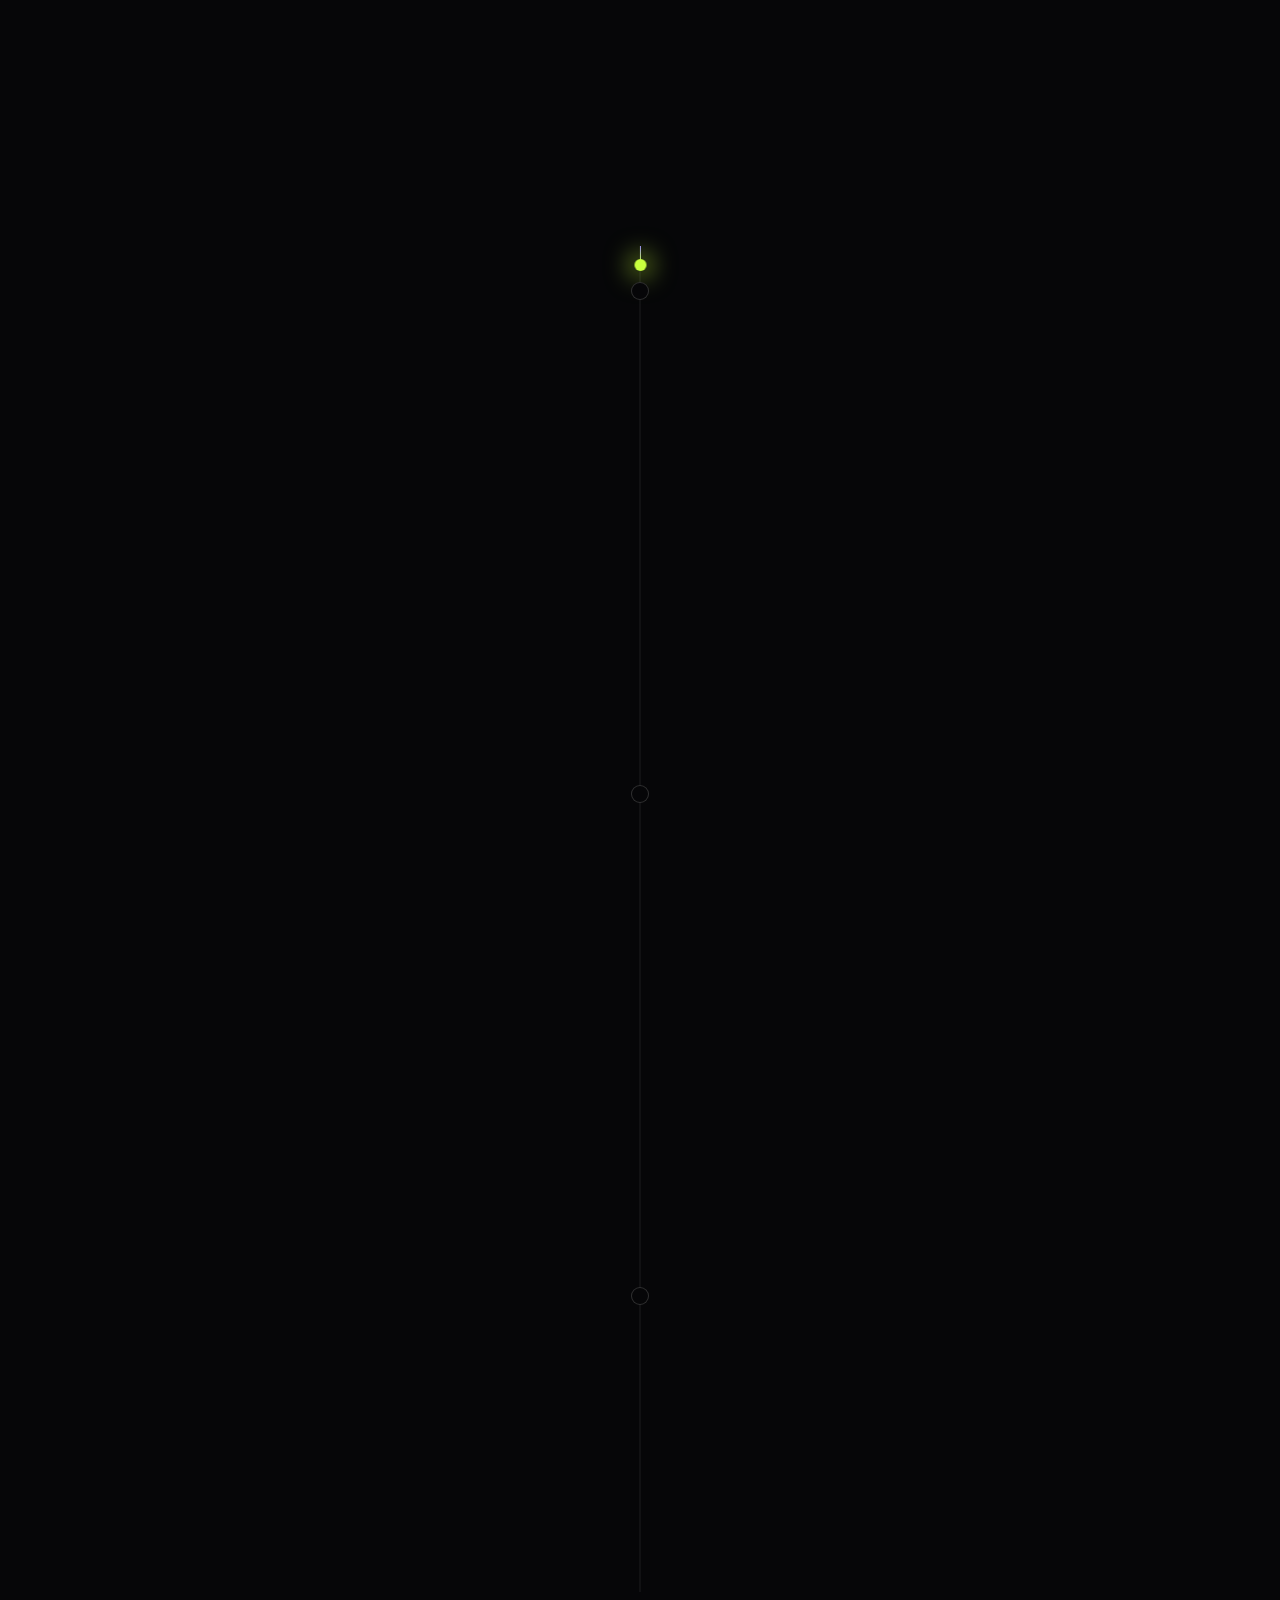
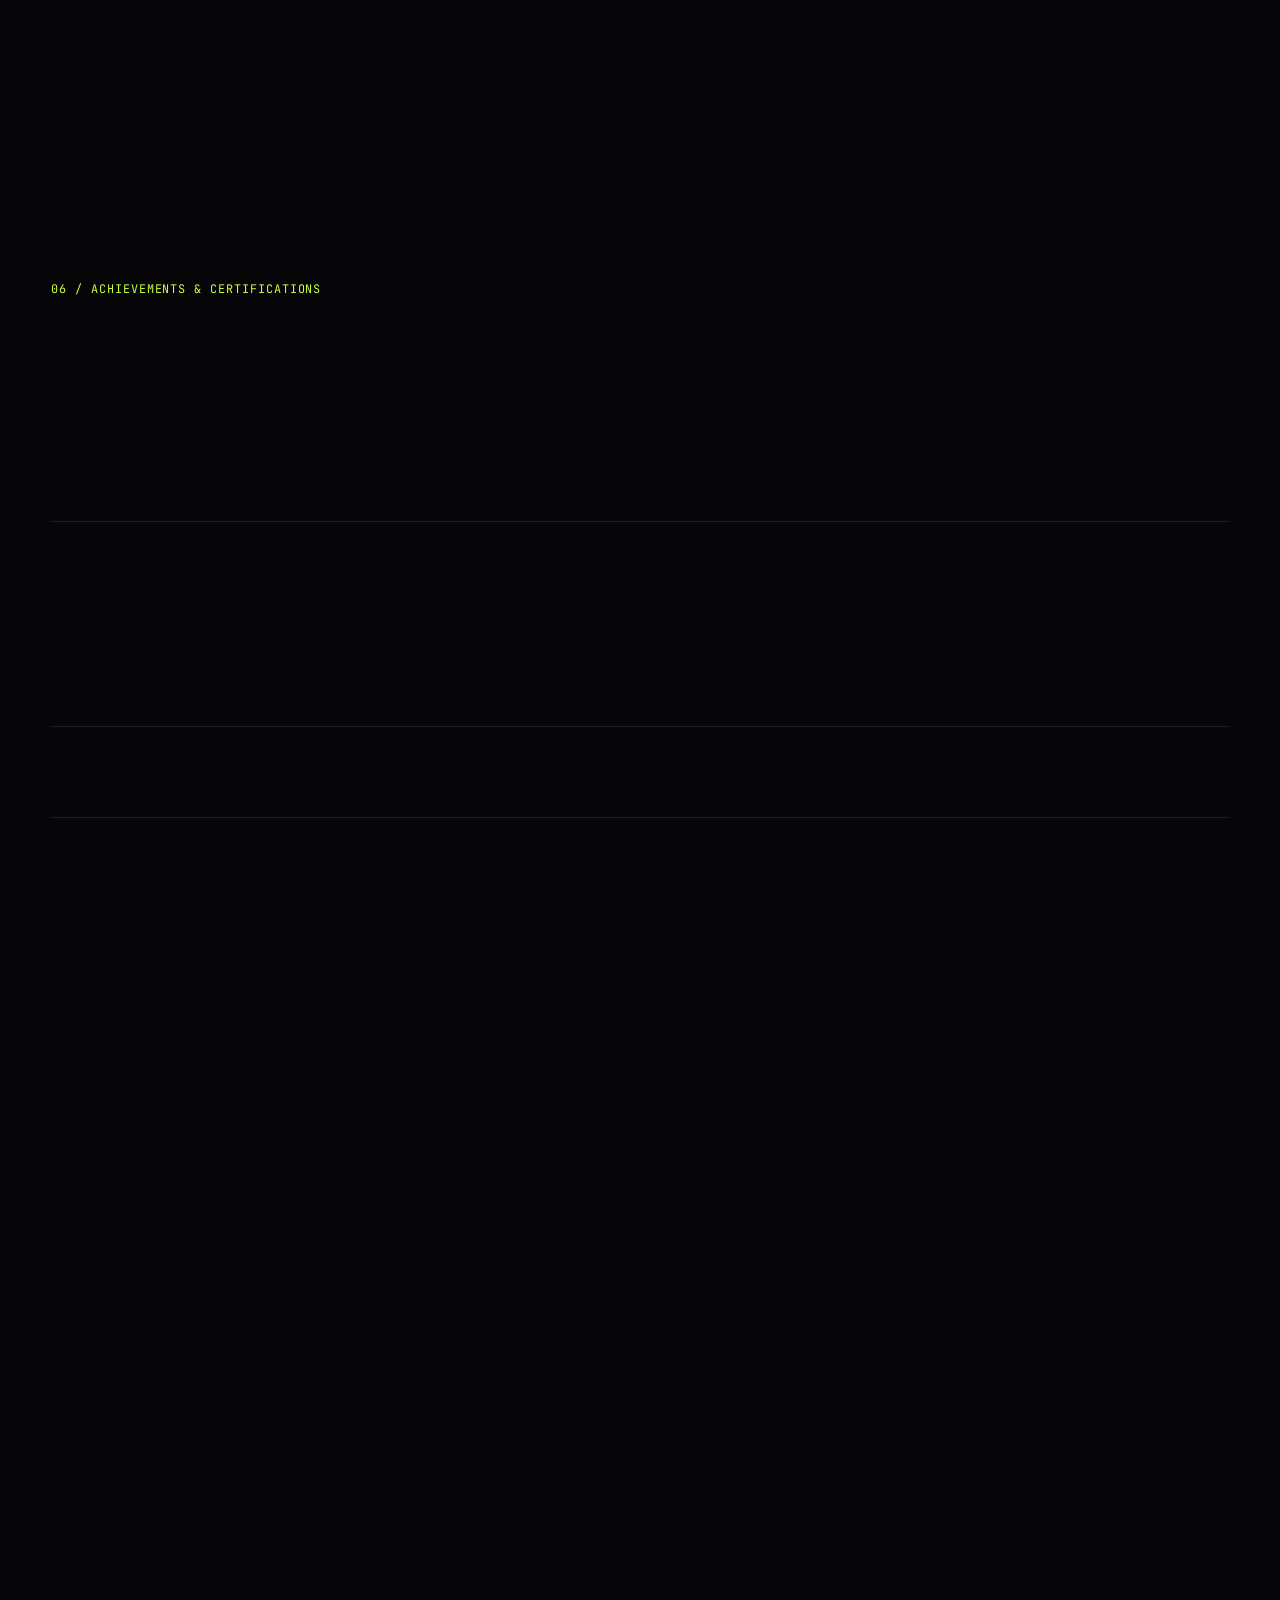
==== commit 464dff1b: "Smoother rendering and more 3D motion Performance: remove per-frame backdrop blurs over the WebGL ca" ====
--- a/index.html
+++ b/index.html
@@ -170,17 +170,17 @@
           </p>
         </div>
         <div class="about__cards">
-          <article class="mini-card" data-reveal data-tilt>
+          <article class="mini-card" data-tilt>
             <span class="mono">Focus</span>
             <strong>Full-stack engineering</strong>
             <p>Java · TypeScript · Node.js · GraphQL · REST</p>
           </article>
-          <article class="mini-card" data-reveal data-tilt>
+          <article class="mini-card" data-tilt>
             <span class="mono">Approach</span>
             <strong>Scalable by design</strong>
             <p>Type-safe data layers, clean architecture, tested flows.</p>
           </article>
-          <article class="mini-card" data-reveal data-tilt>
+          <article class="mini-card" data-tilt>
             <span class="mono">Currently</span>
             <strong>Open to SDE roles</strong>
             <p>Graduating 2026 · Chennai · Remote-friendly</p>
@@ -285,22 +285,22 @@
         </div>
 
         <div class="skill-cards">
-          <article class="skill-card" data-reveal data-spotlight>
+          <article class="skill-card" data-spotlight>
             <span class="skill-card__no mono">/01</span>
             <h3>Languages</h3>
             <ul><li>Java</li><li>Python</li><li>TypeScript</li><li>JavaScript</li><li>SQL</li><li>HTML</li><li>CSS</li></ul>
           </article>
-          <article class="skill-card" data-reveal data-spotlight>
+          <article class="skill-card" data-spotlight>
             <span class="skill-card__no mono">/02</span>
             <h3>Frameworks</h3>
             <ul><li>React</li><li>Angular</li><li>Node.js</li><li>Express</li><li>GraphQL</li><li>Flask</li><li>Bootstrap</li></ul>
           </article>
-          <article class="skill-card" data-reveal data-spotlight>
+          <article class="skill-card" data-spotlight>
             <span class="skill-card__no mono">/03</span>
             <h3>Databases</h3>
             <ul><li>PostgreSQL</li><li>MongoDB</li><li>SQL</li><li>Firebase</li><li>Supabase</li><li>SQLite</li></ul>
           </article>
-          <article class="skill-card" data-reveal data-spotlight>
+          <article class="skill-card" data-spotlight>
             <span class="skill-card__no mono">/04</span>
             <h3>Tools &amp; QA</h3>
             <ul><li>Git</li><li>GitHub</li><li>Docker</li><li>VS Code</li><li>Eclipse</li><li>Jupyter</li><li>Selenium</li><li>TestNG</li></ul>
--- a/assets/css/style.css
+++ b/assets/css/style.css
@@ -94,7 +94,7 @@
     linear-gradient(to bottom, rgba(6,6,8,.35), transparent 18%, transparent 82%, rgba(6,6,8,.5));
 }
 .grain {
-  position: fixed; inset: -50%; z-index: 80; pointer-events: none; opacity: .055;
+  position: fixed; inset: -50%; will-change: transform; z-index: 80; pointer-events: none; opacity: .055;
   background-image: url("data:image/svg+xml;utf8,<svg xmlns='http://www.w3.org/2000/svg' width='200' height='200'><filter id='n'><feTurbulence type='fractalNoise' baseFrequency='.85' numOctaves='3' stitchTiles='stitch'/></filter><rect width='100%' height='100%' filter='url(%23n)'/></svg>");
   animation: grain 1.2s steps(6) infinite;
 }
@@ -255,7 +255,7 @@
 .about__cards { display: grid; grid-template-columns: repeat(3, 1fr); gap: 18px; margin-top: clamp(56px, 10vh, 120px); }
 .mini-card {
   position: relative; padding: 28px; border-radius: var(--radius); border: 1px solid var(--line);
-  background: linear-gradient(160deg, rgba(255,255,255,.05), rgba(255,255,255,.01)); backdrop-filter: blur(12px); -webkit-backdrop-filter: blur(12px);
+  background: linear-gradient(160deg, rgba(24,24,32,.82), rgba(10,10,14,.78)); -webkit-
   display: flex; flex-direction: column; gap: 10px; transform-style: preserve-3d;
 }
 .mini-card .mono { color: var(--accent); }
@@ -284,7 +284,7 @@
 .skill-card {
   --mx: 50%; --my: 50%;
   position: relative; overflow: hidden; padding: 28px; border-radius: var(--radius); border: 1px solid var(--line);
-  background: rgba(12,12,17,.6); backdrop-filter: blur(10px); -webkit-backdrop-filter: blur(10px);
+  background: rgba(13,13,18,.84); -webkit-
   min-height: 300px; display: flex; flex-direction: column; transition: border-color .4s;
 }
 .skill-card::before {
@@ -322,8 +322,8 @@
   --mx: 50%; --my: 50%;
   position: relative; height: 100%; display: grid; grid-template-columns: 1.1fr 1fr; gap: 0;
   border-radius: 28px; overflow: hidden; border: 1px solid var(--line);
-  background: linear-gradient(150deg, hsl(var(--h) 40% 12% / .7), rgba(10,10,14,.8) 55%);
-  backdrop-filter: blur(16px); -webkit-backdrop-filter: blur(16px);
+  background: linear-gradient(150deg, hsl(var(--h) 40% 12% / .92), rgba(10,10,14,.94) 55%);
+ -webkit-
   transform-style: preserve-3d; will-change: transform;
 }
 .project__inner::after {
@@ -360,7 +360,7 @@
 .pv__chrome span { margin-left: 8px; font-family: var(--f-mono); font-size: 10px; color: var(--muted); }
 .pv__chip {
   position: absolute; right: 6%; bottom: 14%; padding: 12px 16px; border-radius: 14px;
-  background: rgba(16,16,22,.85); border: 1px solid hsl(var(--h) 100% 70% / .4); backdrop-filter: blur(10px);
+  background: rgba(16,16,22,.85); border: 1px solid hsl(var(--h) 100% 70% / .4);
   display: flex; flex-direction: column; gap: 2px; transform: translateZ(90px);
   box-shadow: 0 20px 40px -10px rgba(0,0,0,.7);
 }
@@ -398,7 +398,7 @@
 .t-item.is-active .t-item__dot::after { transform: scale(1); }
 .t-item__card {
   padding: clamp(24px, 3vw, 40px); border-radius: var(--radius); border: 1px solid var(--line);
-  background: linear-gradient(160deg, rgba(255,255,255,.05), rgba(255,255,255,.01)); backdrop-filter: blur(12px); -webkit-backdrop-filter: blur(12px);
+  background: linear-gradient(160deg, rgba(24,24,32,.82), rgba(10,10,14,.78)); -webkit-
   transform-style: preserve-3d;
 }
 .t-item__date { color: var(--accent); }
@@ -529,7 +529,7 @@
 .step__lead { font-size: clamp(1.5rem, 2.4vw, 2.2rem); color: var(--accent); margin: 14px 0 18px; line-height: 1.15; }
 .step__desc { color: var(--ink-2); font-size: 1.08rem; max-width: 46ch; }
 .step__list { display: flex; flex-wrap: wrap; gap: 8px; margin-top: 26px; }
-.step__list li { font-family: var(--f-mono); font-size: .7rem; letter-spacing: .07em; text-transform: uppercase; padding: 8px 12px; border-radius: 999px; border: 1px solid var(--line-2); background: rgba(12,12,17,.55); backdrop-filter: blur(8px); -webkit-backdrop-filter: blur(8px); }
+.step__list li { font-family: var(--f-mono); font-size: .7rem; letter-spacing: .07em; text-transform: uppercase; padding: 8px 12px; border-radius: 999px; border: 1px solid var(--line-2); background: rgba(12,12,17,.55); -webkit- }
 .step__bg {
   position: absolute; left: 0; top: 50%; z-index: 0; transform: translateY(-50%);
   font-size: clamp(7rem, 23vw, 25rem); font-weight: 700; letter-spacing: -0.06em; line-height: 1; white-space: nowrap;
@@ -636,3 +636,8 @@
   .about__text .word { opacity: 1; }
 }
 html:not(.js) .about__text .word, .no-boot .about__text .word { opacity: 1; }
+
+/* 3D presentation helpers */
+.skill-cards, .stats, .certs, .about__cards { perspective: 1400px; }
+.hero__title { transform-style: preserve-3d; will-change: transform; }
+@media (max-width: 1023px) { .grain { animation: none; } }
